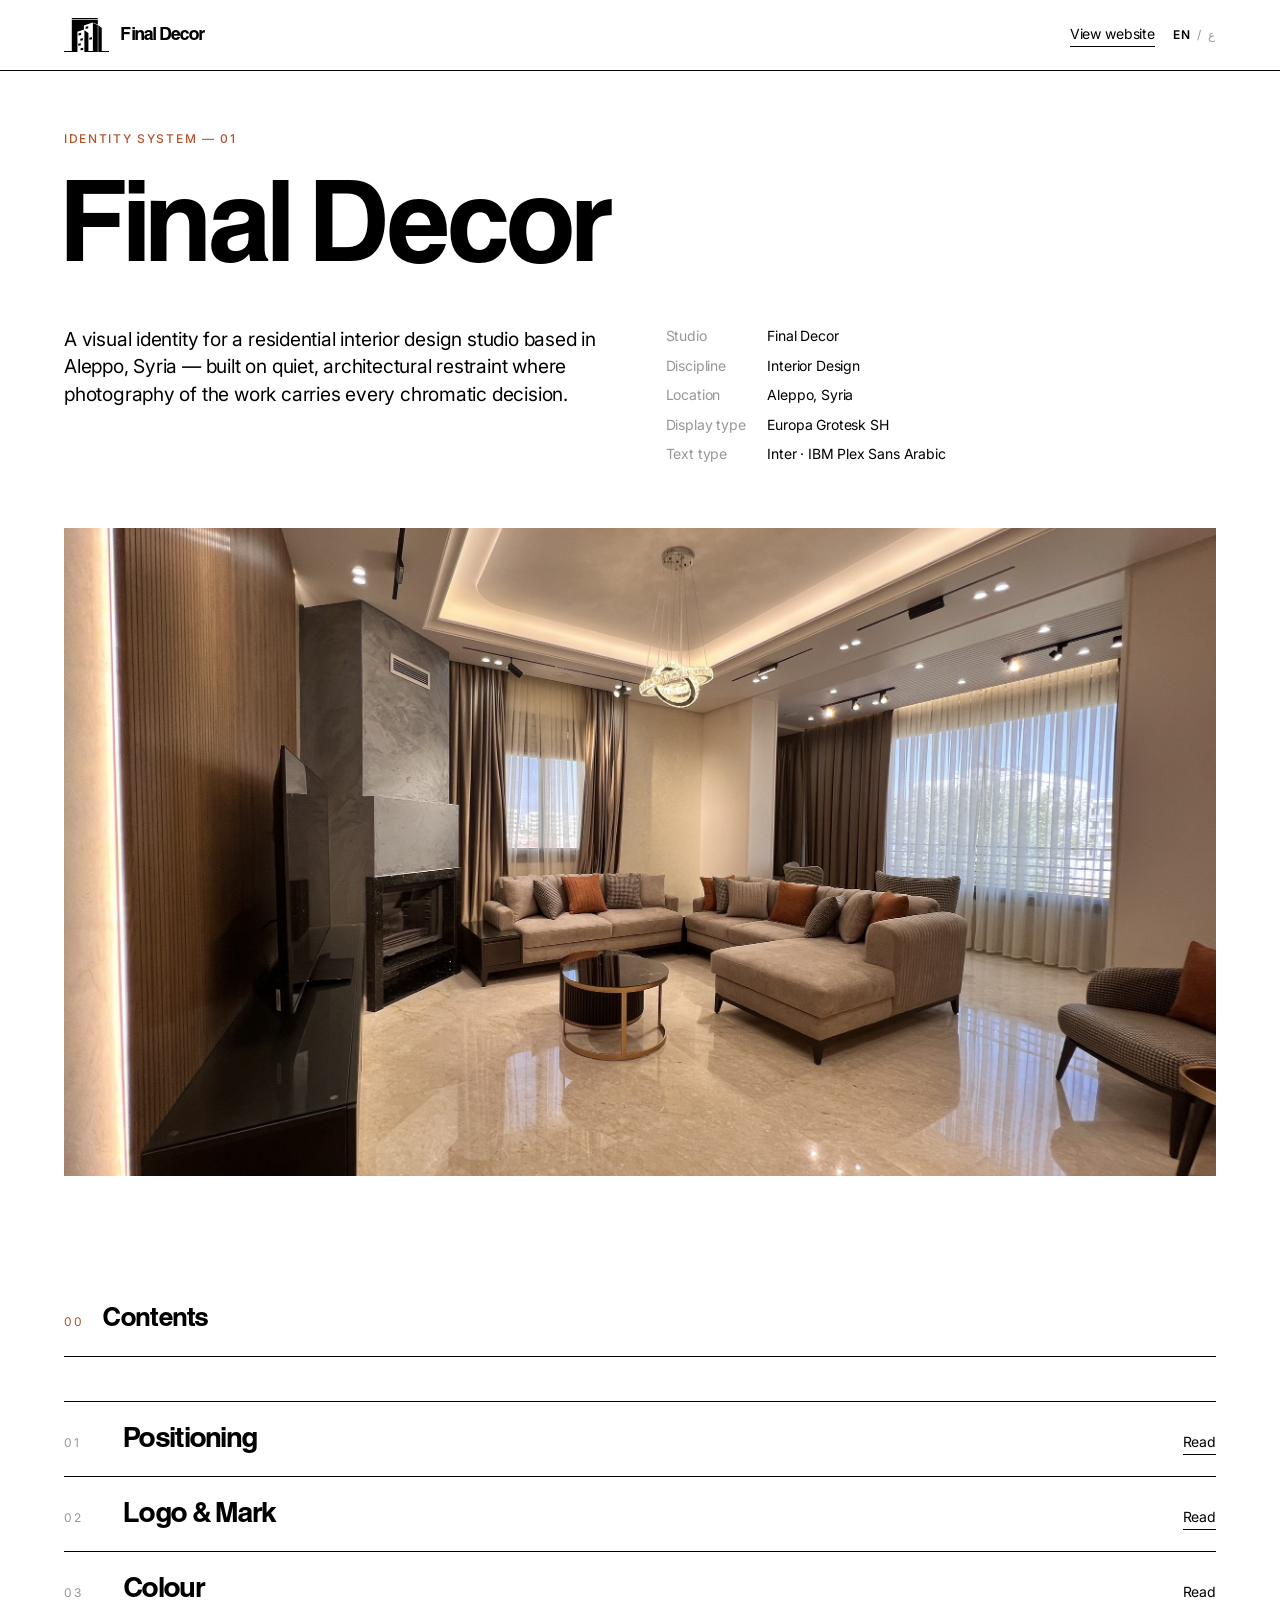
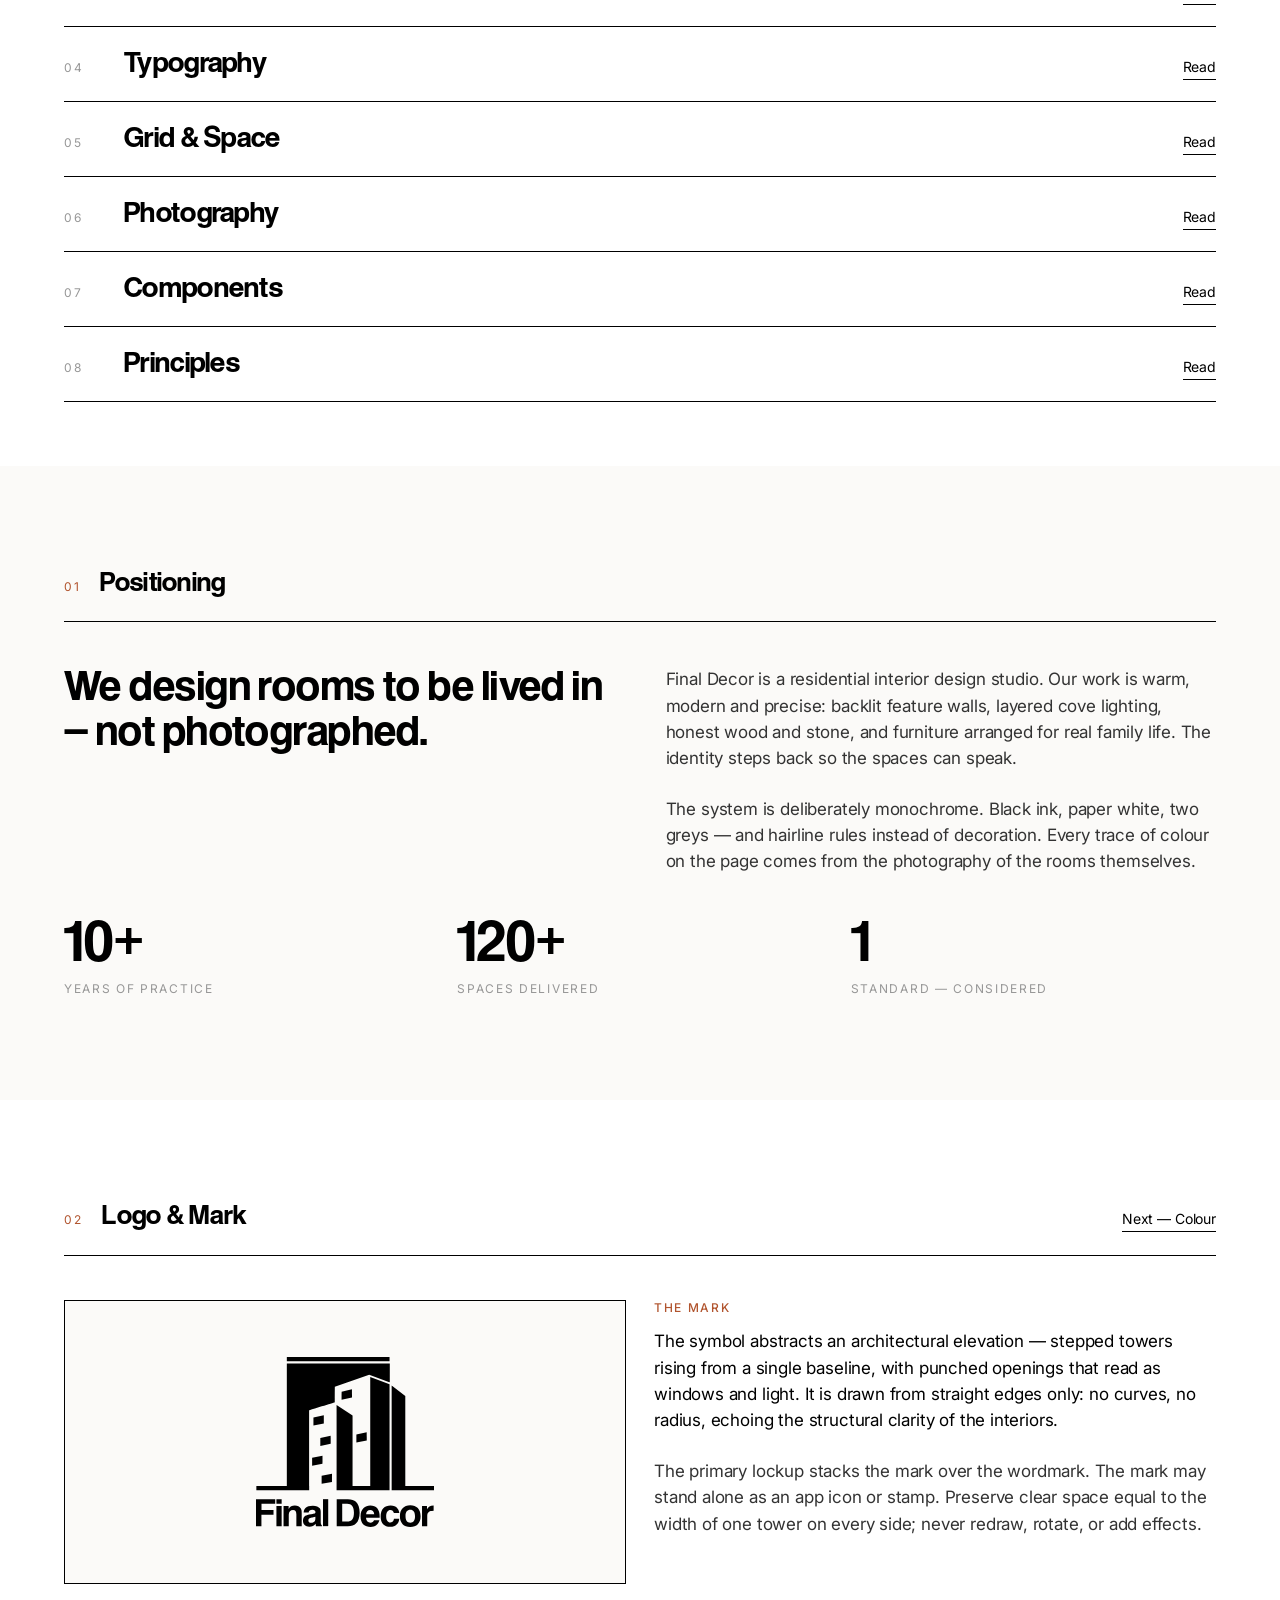
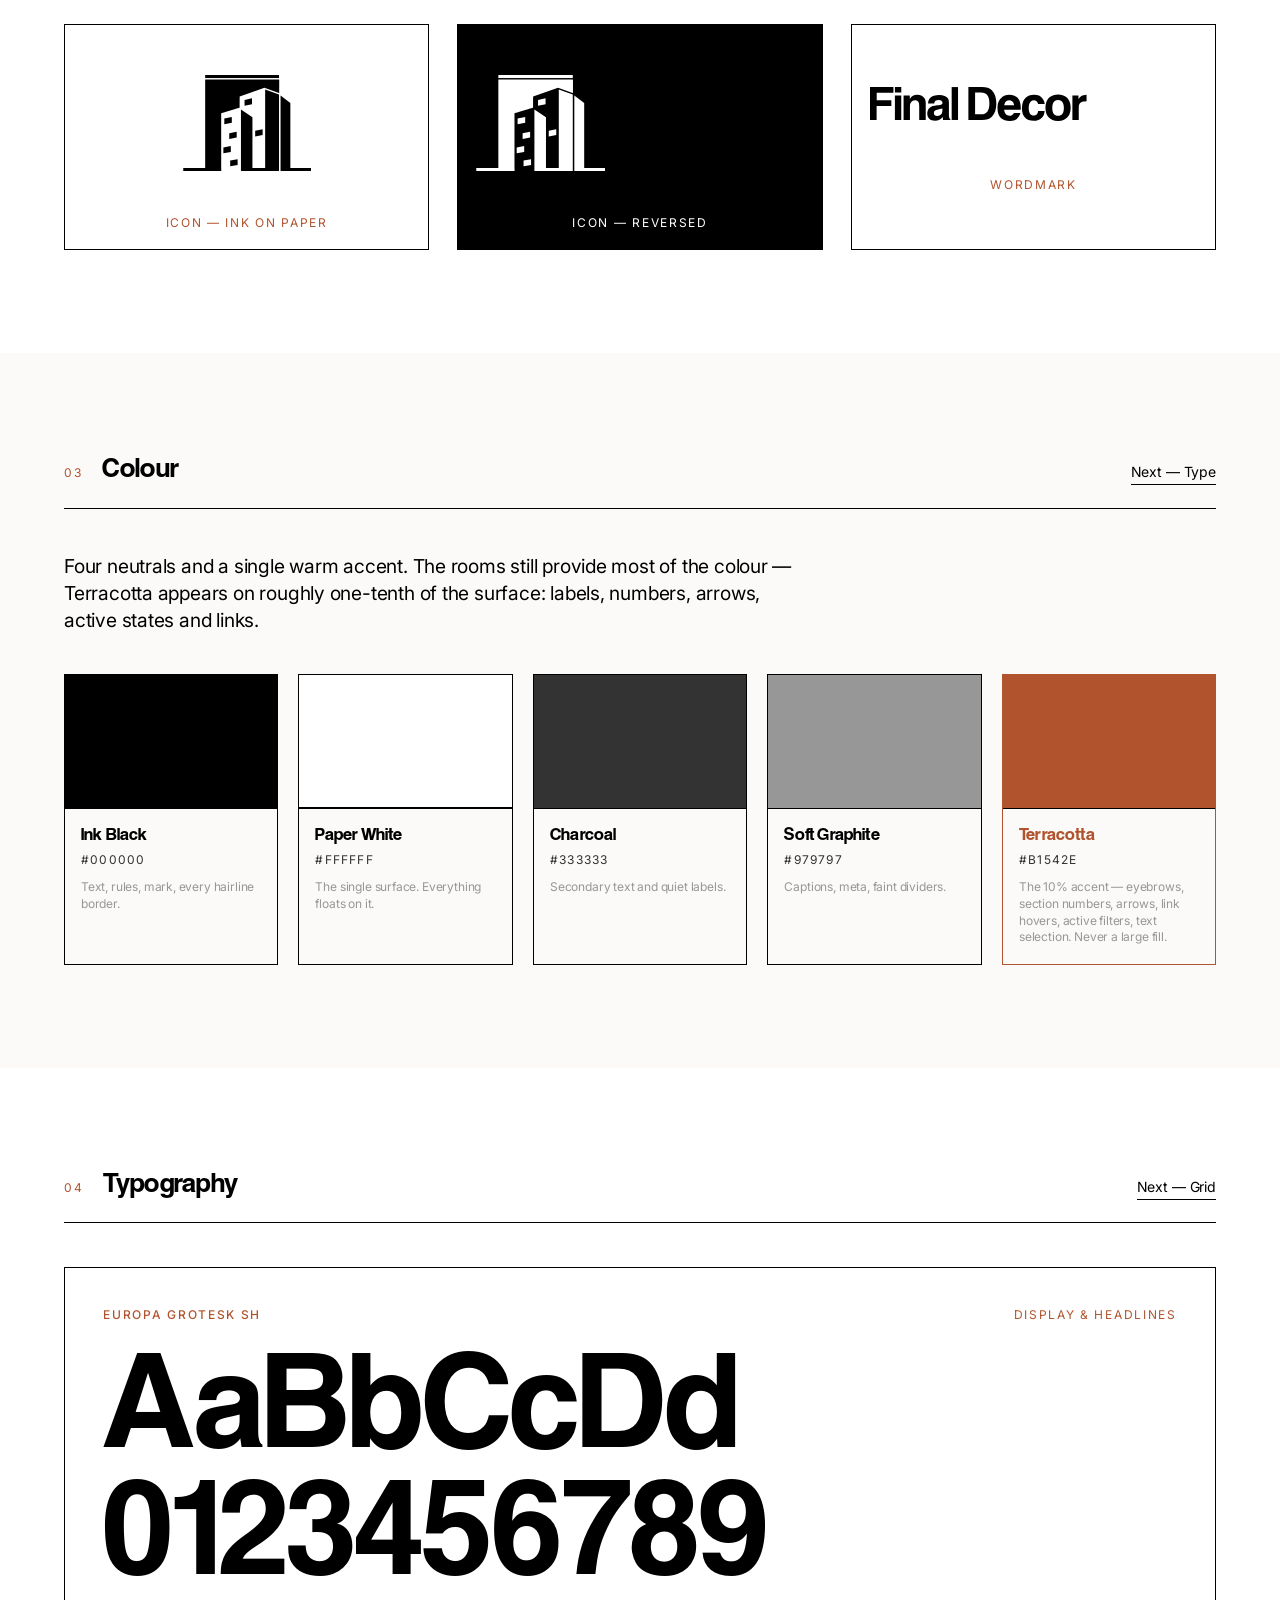
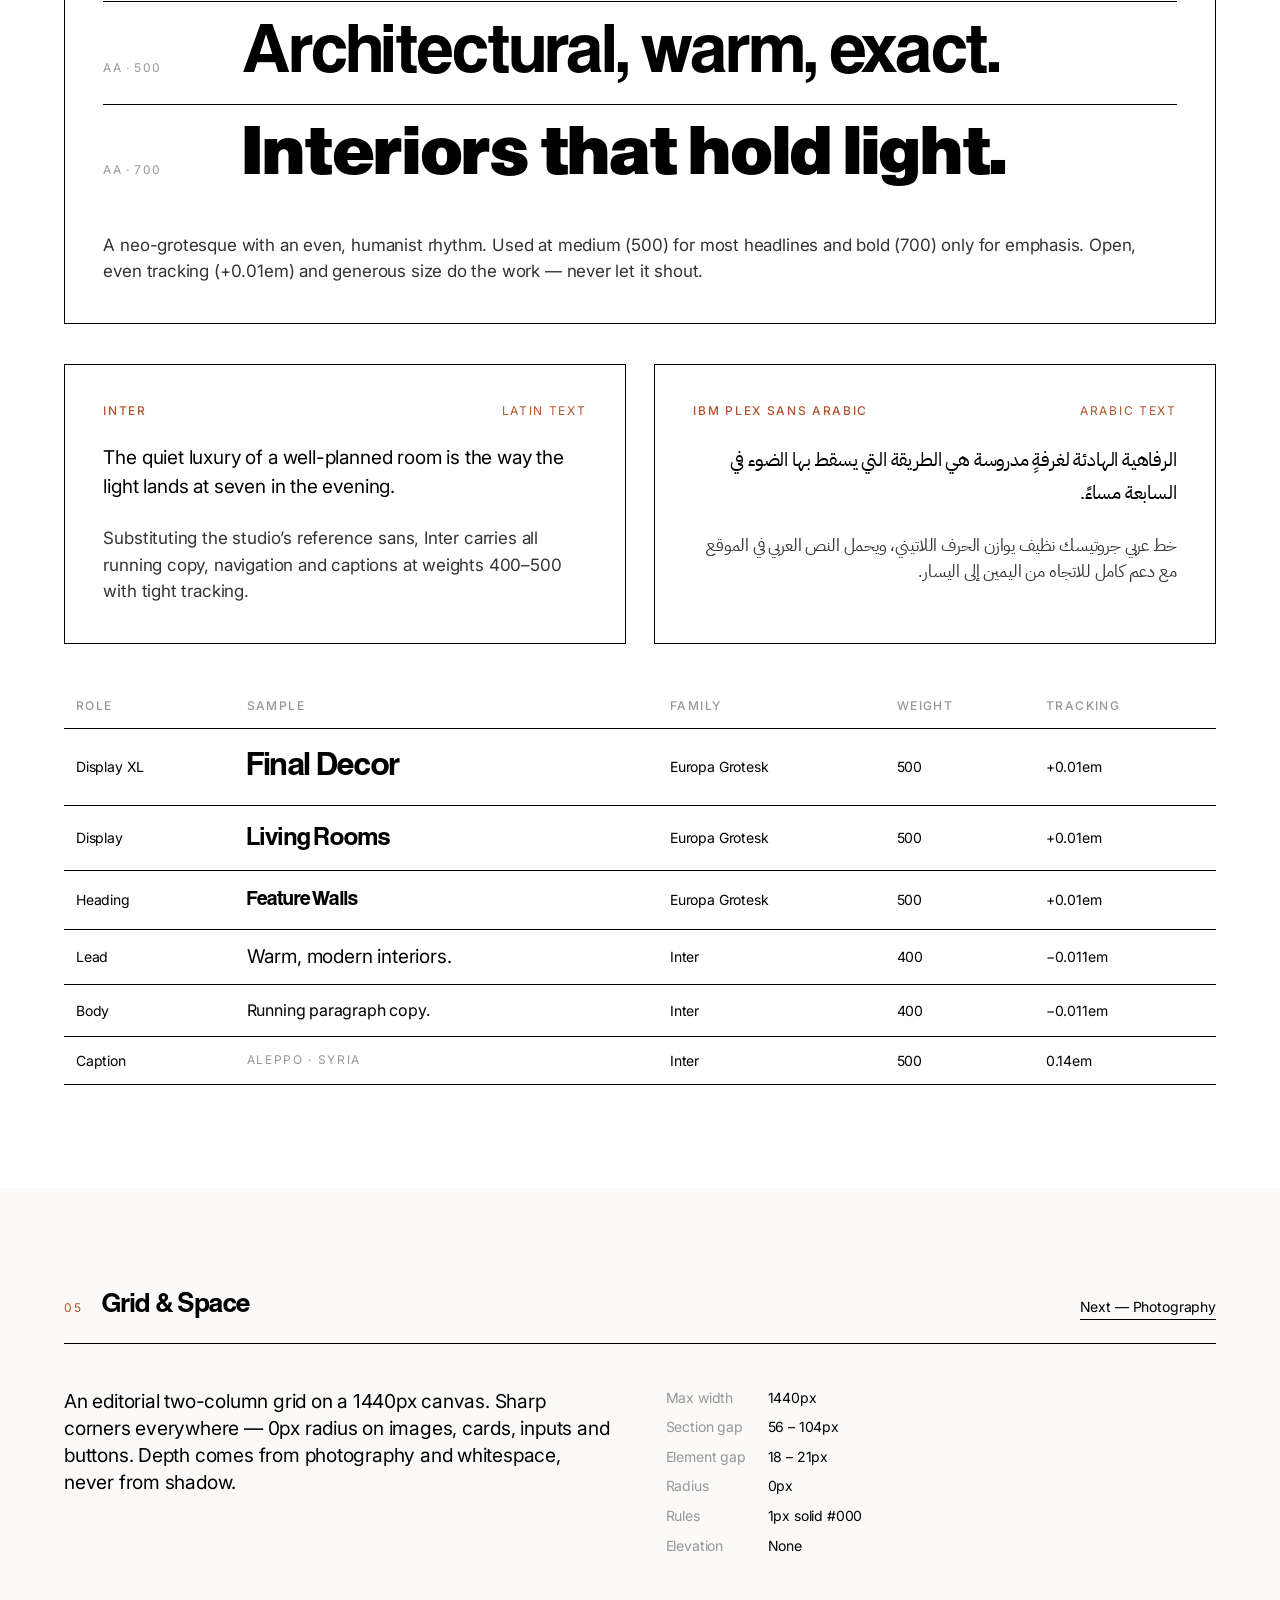
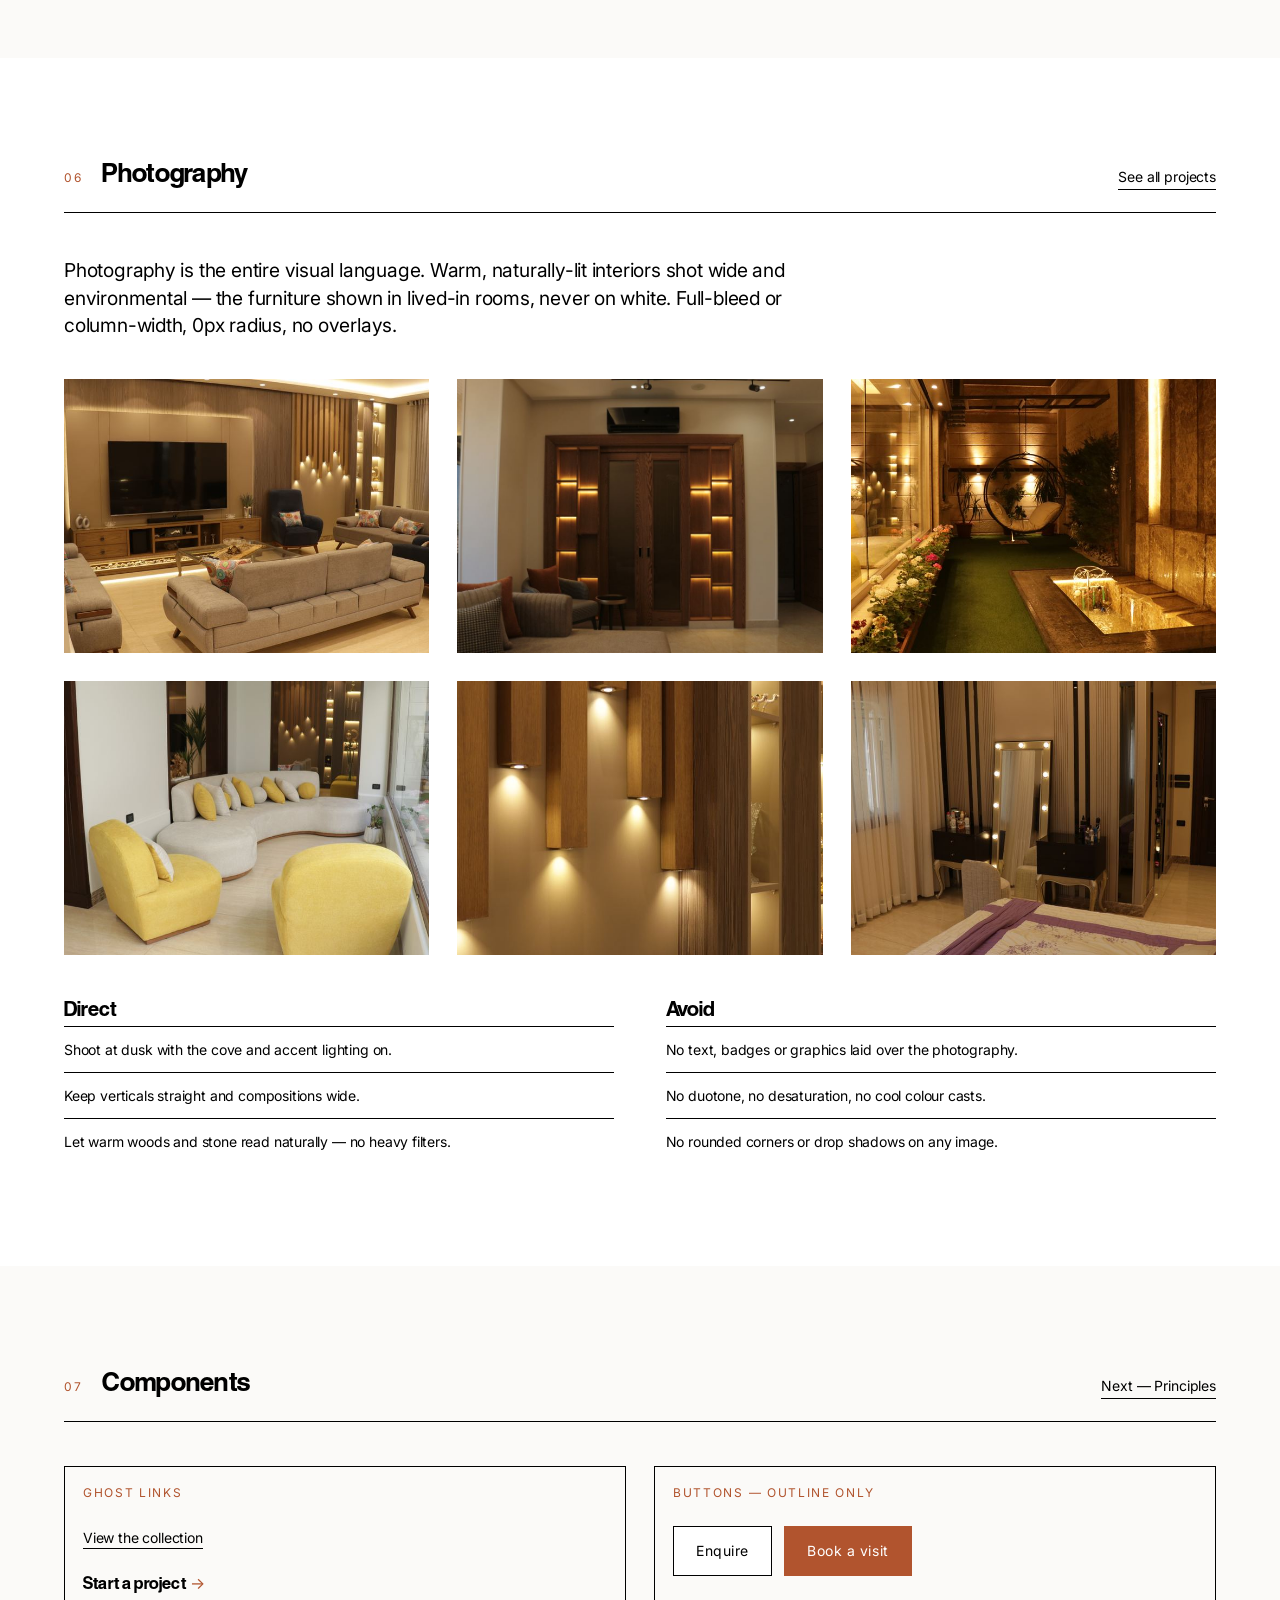
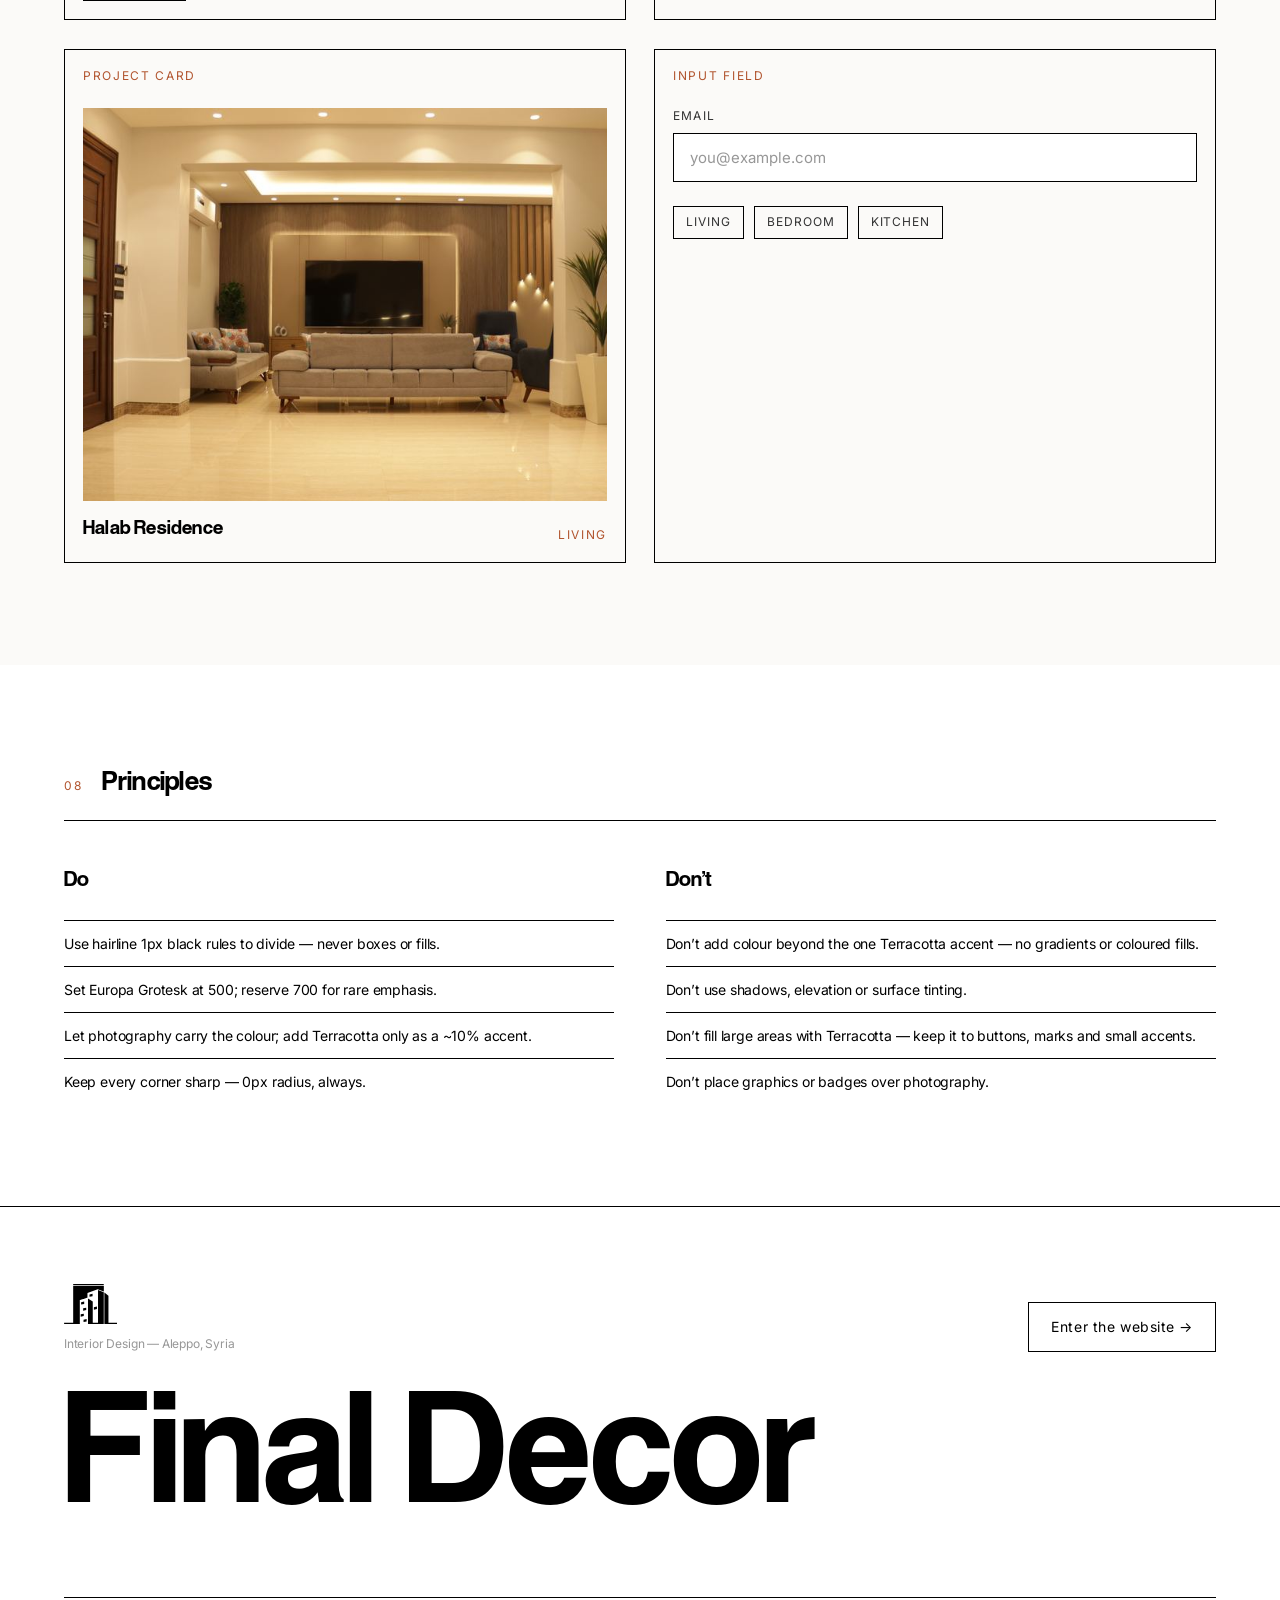
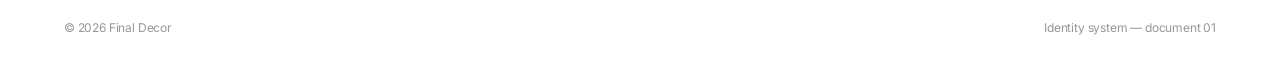
==== site/brand.html @ 67d1600f "Add Final Decor bilingual brand site and GitHub Pages deploy Static brand guidelines page + 5-page b" ====
<!DOCTYPE html>
<html lang="en" dir="ltr"
      data-title-en="Final Decor — Identity System"
      data-title-ar="فاينل ديكور — النظام البصري">
<head>
<meta charset="UTF-8">
<meta name="viewport" content="width=device-width, initial-scale=1">
<title>Final Decor — Identity System</title>
<meta name="description" content="The brand identity system for Final Decor — interior design, Aleppo, Syria.">
<link rel="preconnect" href="https://fonts.googleapis.com">
<link rel="preconnect" href="https://fonts.gstatic.com" crossorigin>
<link href="https://fonts.googleapis.com/css2?family=Inter:wght@400;500;600&family=IBM+Plex+Sans+Arabic:wght@400;500;600&display=swap" rel="stylesheet">
<link rel="icon" href="assets/logo/mark-ink.svg">
<link rel="stylesheet" href="assets/css/style.css">
<style>
  /* Page-local touches for the guidelines document */
  .doc-hero { padding-top: clamp(24px,5vw,60px); }
  .palette { display: grid; grid-template-columns: repeat(5, 1fr); gap: clamp(12px,1.6vw,24px); }
  @media (max-width: 900px){ .palette { grid-template-columns: repeat(3, 1fr); } }
  @media (max-width: 520px){ .palette { grid-template-columns: repeat(2, 1fr); } }
  .swatch { border: var(--line); }
  .swatch--accent { outline: 1px solid var(--terracotta); outline-offset: -1px; }
  .swatch__chip { aspect-ratio: 16/10; }
  .swatch__body { padding: 14px 16px 18px; border-top: var(--line); }
  .swatch__name { font-family: var(--display); font-weight:500; font-size:18px; letter-spacing:var(--track-display); }
  .swatch__hex { font-size:12px; letter-spacing:0.1em; color:var(--charcoal); text-transform:uppercase; margin-top:4px; }
  .swatch__role { font-size:12px; color:var(--graphite); margin-top:10px; line-height:1.4; }
  .specimen { border:var(--line); padding: clamp(20px,3vw,40px); }
  .specimen__big { font-family:var(--display); font-weight:500; letter-spacing:var(--track-display); line-height:.9; font-size:clamp(48px,11vw,150px); }
  .specimen__row { display:flex; align-items:baseline; gap:20px; padding-block:16px; border-top:var(--line); }
  .specimen__row:first-of-type { border-top:0; }
  .specimen__label { width:120px; flex:none; font-size:12px; letter-spacing:0.1em; text-transform:uppercase; color:var(--graphite); }
  .type-table { width:100%; border-collapse:collapse; }
  .type-table th, .type-table td { text-align:start; padding:14px 12px; border-bottom:var(--line); font-size:14px; }
  .type-table th { font-size:12px; letter-spacing:0.12em; text-transform:uppercase; color:var(--graphite); font-weight:500; }
  .type-table .sample { font-family:var(--display); font-weight:500; letter-spacing:var(--track-display); color:var(--ink); }
  .spec-box { border:var(--line); padding:18px; }
  .clearspace { position:relative; border:var(--line); padding:clamp(28px,5vw,56px); display:flex; align-items:center; justify-content:center; background:var(--paper-warm); }
  .clearspace img { height:clamp(90px,14vw,170px); }
  .dl { display:grid; grid-template-columns:auto 1fr; gap:10px 22px; font-size:14px; }
  .dl dt { color:var(--graphite); }
  .principle { border-top:var(--line); padding-top:20px; }
  .principle h3 { margin-bottom:10px; }
  .toc a { display:grid; grid-template-columns:44px 1fr auto; gap:16px; align-items:baseline; padding-block:16px; border-top:var(--line); transition:padding-inline .3s ease; }
  .toc a:hover { padding-inline-start:10px; }
  .toc a:last-child { border-bottom:var(--line); }
  .toc__n { font-size:12px; letter-spacing:0.14em; color:var(--graphite); }
  .toc__t { font-family:var(--display); font-weight:500; font-size:clamp(20px,2.4vw,30px); letter-spacing:var(--track-display); }
  .dodont { display:grid; grid-template-columns:1fr 1fr; gap:clamp(24px,4vw,56px); }
  @media (max-width:640px){ .dodont { grid-template-columns:1fr; } }
  .dodont ul li { padding-block:12px; border-top:var(--line); font-size:14px; line-height:1.5; }
  .badge-do, .badge-dont { font-family:var(--display); font-weight:500; letter-spacing:var(--track-display); font-size:22px; }
</style>
</head>
<body>

<!-- ================= HEADER ================= -->
<header class="site-header">
  <div class="wrap nav">
    <a class="nav__brand" href="index.html" aria-label="Final Decor home">
      <img src="assets/logo/mark-ink.svg" alt="Final Decor" style="height:34px">
      <span class="display-m" style="font-size:19px" data-en="Final Decor" data-ar="فاينل ديكور">Final Decor</span>
    </a>
    <div class="nav__right">
      <a class="link small" href="index.html" data-en="View website" data-ar="زيارة الموقع">View website</a>
      <button class="lang-toggle" data-lang-toggle aria-label="Switch language">
        <span data-code="en">EN</span><span class="sep">/</span><span data-code="ar">ع</span>
      </button>
    </div>
  </div>
</header>

<!-- ================= COVER ================= -->
<section class="wrap doc-hero">
  <p class="eyebrow" data-reveal data-en="Identity System — 01" data-ar="النظام البصري — ٠١">Identity System — 01</p>
  <h1 class="display-xl mt-m" data-reveal data-en="Final&nbsp;Decor" data-ar="فاينل ديكور">Final&nbsp;Decor</h1>
  <div class="editorial mt-l" data-reveal>
    <p class="lead" data-en="A visual identity for a residential interior design studio based in Aleppo, Syria — built on quiet, architectural restraint where photography of the work carries every chromatic decision."
       data-ar="نظام بصري لاستوديو تصميم داخلي سكني مقره حلب، سوريا — يقوم على الانضباط المعماري الهادئ، حيث تحمل صور الأعمال كل قرار لوني.">
      A visual identity for a residential interior design studio based in Aleppo, Syria — built on quiet, architectural restraint where photography of the work carries every chromatic decision.
    </p>
    <div>
      <dl class="dl">
        <dt data-en="Studio" data-ar="الاستوديو">Studio</dt><dd>Final Decor</dd>
        <dt data-en="Discipline" data-ar="التخصص">Discipline</dt><dd data-en="Interior Design" data-ar="التصميم الداخلي">Interior Design</dd>
        <dt data-en="Location" data-ar="الموقع">Location</dt><dd data-en="Aleppo, Syria" data-ar="حلب، سوريا">Aleppo, Syria</dd>
        <dt data-en="Display type" data-ar="خط العناوين">Display type</dt><dd>Europa Grotesk SH</dd>
        <dt data-en="Text type" data-ar="خط النص">Text type</dt><dd>Inter · IBM Plex Sans Arabic</dd>
      </dl>
    </div>
  </div>
</section>

<section class="wrap section--tight" data-reveal>
  <figure><img class="ratio-16x9 cover" src="assets/img/living-02.jpg" alt="Final Decor interior — modern living room in marble and warm wood"></figure>
</section>

<!-- ================= CONTENTS ================= -->
<section class="wrap section--tight">
  <div class="sec-head">
    <span class="sec-head__num">00</span>
    <h2 class="sec-head__title heading" data-en="Contents" data-ar="المحتويات">Contents</h2>
  </div>
  <nav class="toc">
    <a href="#positioning"><span class="toc__n">01</span><span class="toc__t" data-en="Positioning" data-ar="التموضع">Positioning</span><span class="link small" data-en="Read" data-ar="اقرأ">Read</span></a>
    <a href="#logo"><span class="toc__n">02</span><span class="toc__t" data-en="Logo &amp; Mark" data-ar="الشعار والرمز">Logo &amp; Mark</span><span class="link small" data-en="Read" data-ar="اقرأ">Read</span></a>
    <a href="#colour"><span class="toc__n">03</span><span class="toc__t" data-en="Colour" data-ar="الألوان">Colour</span><span class="link small" data-en="Read" data-ar="اقرأ">Read</span></a>
    <a href="#type"><span class="toc__n">04</span><span class="toc__t" data-en="Typography" data-ar="الطباعة">Typography</span><span class="link small" data-en="Read" data-ar="اقرأ">Read</span></a>
    <a href="#grid"><span class="toc__n">05</span><span class="toc__t" data-en="Grid &amp; Space" data-ar="الشبكة والمسافات">Grid &amp; Space</span><span class="link small" data-en="Read" data-ar="اقرأ">Read</span></a>
    <a href="#photography"><span class="toc__n">06</span><span class="toc__t" data-en="Photography" data-ar="التصوير">Photography</span><span class="link small" data-en="Read" data-ar="اقرأ">Read</span></a>
    <a href="#components"><span class="toc__n">07</span><span class="toc__t" data-en="Components" data-ar="العناصر">Components</span><span class="link small" data-en="Read" data-ar="اقرأ">Read</span></a>
    <a href="#voice"><span class="toc__n">08</span><span class="toc__t" data-en="Principles" data-ar="المبادئ">Principles</span><span class="link small" data-en="Read" data-ar="اقرأ">Read</span></a>
  </nav>
</section>

<!-- ================= 01 POSITIONING ================= -->
<section id="positioning" class="wrap section field-warm" style="padding-inline:var(--pad-x); margin-inline:0; max-width:none">
  <div class="wrap" style="padding-inline:0">
  <div class="sec-head">
    <span class="sec-head__num">01</span>
    <h2 class="sec-head__title heading" data-en="Positioning" data-ar="التموضع">Positioning</h2>
  </div>
  <div class="editorial" data-reveal>
    <div>
      <p class="display-m" data-en="We design rooms to be lived in — not photographed."
         data-ar="نصمّم مساحات لتُعاش، لا لتُصوَّر فقط.">We design rooms to be lived in — not photographed.</p>
    </div>
    <div class="body body--muted">
      <p data-en="Final Decor is a residential interior design studio. Our work is warm, modern and precise: backlit feature walls, layered cove lighting, honest wood and stone, and furniture arranged for real family life. The identity steps back so the spaces can speak."
         data-ar="فاينل ديكور استوديو تصميم داخلي سكني. أعمالنا دافئة وعصرية ودقيقة: جدران مميزة بإضاءة خلفية، وإضاءة مخفية متدرجة، وخشب وحجر صادقان، وأثاث مرتّب لحياة عائلية حقيقية. تتراجع الهوية البصرية لتترك المساحة تتحدث.">
        Final Decor is a residential interior design studio. Our work is warm, modern and precise: backlit feature walls, layered cove lighting, honest wood and stone, and furniture arranged for real family life. The identity steps back so the spaces can speak.</p>
      <p class="mt-m" data-en="The system is deliberately monochrome. Black ink, paper white, two greys — and hairline rules instead of decoration. Every trace of colour on the page comes from the photography of the rooms themselves."
         data-ar="النظام أحادي اللون عن قصد: حبر أسود، أبيض ورقي، ودرجتان من الرمادي — وخطوط رفيعة بدل الزخرفة. كل أثرٍ للون على الصفحة يأتي من صور الغرف نفسها.">
        The system is deliberately monochrome. Black ink, paper white, two greys — and hairline rules instead of decoration. Every trace of colour on the page comes from the photography of the rooms themselves.</p>
    </div>
  </div>
  <div class="grid grid-3 mt-l" data-reveal>
    <div class="metric"><span class="metric__num">10+</span><span class="metric__label" data-en="Years of practice" data-ar="سنوات الخبرة">Years of practice</span></div>
    <div class="metric"><span class="metric__num">120+</span><span class="metric__label" data-en="Spaces delivered" data-ar="مساحة منجزة">Spaces delivered</span></div>
    <div class="metric"><span class="metric__num">1</span><span class="metric__label" data-en="Standard — considered" data-ar="معيار واحد — الإتقان">Standard — considered</span></div>
  </div>
  </div>
</section>

<!-- ================= 02 LOGO ================= -->
<section id="logo" class="wrap section">
  <div class="sec-head">
    <span class="sec-head__num">02</span>
    <h2 class="sec-head__title heading" data-en="Logo &amp; Mark" data-ar="الشعار والرمز">Logo &amp; Mark</h2>
    <a class="link small" href="#colour" data-en="Next — Colour" data-ar="التالي — الألوان">Next — Colour</a>
  </div>

  <div class="grid grid-2" data-reveal>
    <div class="clearspace">
      <img src="assets/logo/final-decor-ink.svg" alt="Final Decor primary logo lockup">
    </div>
    <div>
      <p class="eyebrow" data-en="The Mark" data-ar="الرمز">The Mark</p>
      <p class="body mt-s" data-en="The symbol abstracts an architectural elevation — stepped towers rising from a single baseline, with punched openings that read as windows and light. It is drawn from straight edges only: no curves, no radius, echoing the structural clarity of the interiors."
         data-ar="يجرّد الرمز واجهةً معمارية — أبراج متدرجة تنهض من خط أساس واحد، بفتحات تُقرأ كنوافذ وضوء. رُسم من حواف مستقيمة فقط: بلا منحنيات ولا زوايا مستديرة، ليعكس الوضوح الإنشائي للمساحات الداخلية.">
        The symbol abstracts an architectural elevation — stepped towers rising from a single baseline, with punched openings that read as windows and light. It is drawn from straight edges only: no curves, no radius, echoing the structural clarity of the interiors.</p>
      <p class="body body--muted mt-m" data-en="The primary lockup stacks the mark over the wordmark. The mark may stand alone as an app icon or stamp. Preserve clear space equal to the width of one tower on every side; never redraw, rotate, or add effects."
         data-ar="يجمع الشعار الأساسي الرمز فوق الاسم. يمكن استخدام الرمز منفرداً كأيقونة أو ختم. احفظ مساحة خالية بعرض برجٍ واحد من كل جهة؛ لا تُعِد رسمه أو تُدوّره أو تُضِف إليه أي تأثيرات.">
        The primary lockup stacks the mark over the wordmark. The mark may stand alone as an app icon or stamp. Preserve clear space equal to the width of one tower on every side; never redraw, rotate, or add effects.</p>
    </div>
  </div>

  <div class="grid grid-3 mt-l" data-reveal>
    <div class="spec-box center">
      <div class="clearspace" style="border:0;padding:32px 0;background:none"><img src="assets/logo/mark-ink.svg" alt="Icon mark, ink" style="height:96px"></div>
      <p class="mono-label mt-s" data-en="Icon — Ink on paper" data-ar="الرمز — حبر على ورق">Icon — Ink on paper</p>
    </div>
    <div class="spec-box center" style="background:var(--ink)">
      <div style="padding:32px 0"><img src="assets/logo/mark-white.svg" alt="Icon mark, reversed" style="height:96px"></div>
      <p class="mono-label mt-s" style="color:var(--paper)" data-en="Icon — Reversed" data-ar="الرمز — معكوس">Icon — Reversed</p>
    </div>
    <div class="spec-box center">
      <div style="padding:44px 0"><img src="assets/logo/wordmark-ink.svg" alt="Final Decor wordmark" style="height:34px"></div>
      <p class="mono-label mt-s" data-en="Wordmark" data-ar="الاسم المكتوب">Wordmark</p>
    </div>
  </div>
</section>

<!-- ================= 03 COLOUR ================= -->
<section id="colour" class="wrap section field-warm" style="max-width:none;margin:0">
  <div class="wrap" style="padding-inline:0">
  <div class="sec-head">
    <span class="sec-head__num">03</span>
    <h2 class="sec-head__title heading" data-en="Colour" data-ar="الألوان">Colour</h2>
    <a class="link small" href="#type" data-en="Next — Type" data-ar="التالي — الطباعة">Next — Type</a>
  </div>
  <p class="lead mb-l" data-reveal data-en="Four neutrals and a single warm accent. The rooms still provide most of the colour — Terracotta appears on roughly one-tenth of the surface: labels, numbers, arrows, active states and links."
     data-ar="أربع درجات محايدة ولمسة دافئة واحدة. تبقى الغرف مصدر معظم اللون — يظهر التيراكوتا على نحو عُشر المساحة فقط: الوسوم والأرقام والأسهم والحالات النشطة والروابط.">Four neutrals and a single warm accent. The rooms still provide most of the colour — Terracotta appears on roughly one-tenth of the surface: labels, numbers, arrows, active states and links.</p>
  <div class="palette" data-reveal>
    <div class="swatch">
      <div class="swatch__chip" style="background:#000000"></div>
      <div class="swatch__body">
        <div class="swatch__name">Ink Black</div><div class="swatch__hex">#000000</div>
        <div class="swatch__role" data-en="Text, rules, mark, every hairline border." data-ar="النص، الخطوط، الرمز، وكل حد رفيع.">Text, rules, mark, every hairline border.</div>
      </div>
    </div>
    <div class="swatch">
      <div class="swatch__chip" style="background:#ffffff;border-bottom:var(--line)"></div>
      <div class="swatch__body">
        <div class="swatch__name">Paper White</div><div class="swatch__hex">#FFFFFF</div>
        <div class="swatch__role" data-en="The single surface. Everything floats on it." data-ar="السطح الوحيد. كل شيء يطفو عليه.">The single surface. Everything floats on it.</div>
      </div>
    </div>
    <div class="swatch">
      <div class="swatch__chip" style="background:#333333"></div>
      <div class="swatch__body">
        <div class="swatch__name">Charcoal</div><div class="swatch__hex">#333333</div>
        <div class="swatch__role" data-en="Secondary text and quiet labels." data-ar="النص الثانوي والوسوم الهادئة.">Secondary text and quiet labels.</div>
      </div>
    </div>
    <div class="swatch">
      <div class="swatch__chip" style="background:#979797"></div>
      <div class="swatch__body">
        <div class="swatch__name">Soft Graphite</div><div class="swatch__hex">#979797</div>
        <div class="swatch__role" data-en="Captions, meta, faint dividers." data-ar="التعليقات والبيانات الوصفية والفواصل الخفيفة.">Captions, meta, faint dividers.</div>
      </div>
    </div>
    <div class="swatch swatch--accent">
      <div class="swatch__chip" style="background:var(--terracotta)"></div>
      <div class="swatch__body">
        <div class="swatch__name" style="color:var(--terracotta)">Terracotta</div><div class="swatch__hex">#B1542E</div>
        <div class="swatch__role" data-en="The 10% accent — eyebrows, section numbers, arrows, link hovers, active filters, text selection. Never a large fill." data-ar="لمسة الـ١٠٪ — الوسوم وأرقام المقاطع والأسهم وتحويم الروابط والفلاتر النشطة وتحديد النص. لا تُستخدم كتعبئة كبيرة أبداً.">The 10% accent — eyebrows, section numbers, arrows, link hovers, active filters, text selection. Never a large fill.</div>
      </div>
    </div>
  </div>
  </div>
</section>

<!-- ================= 04 TYPOGRAPHY ================= -->
<section id="type" class="wrap section">
  <div class="sec-head">
    <span class="sec-head__num">04</span>
    <h2 class="sec-head__title heading" data-en="Typography" data-ar="الطباعة">Typography</h2>
    <a class="link small" href="#grid" data-en="Next — Grid" data-ar="التالي — الشبكة">Next — Grid</a>
  </div>

  <!-- Display specimen -->
  <div class="specimen" data-reveal>
    <div class="flex between items-end" style="flex-wrap:wrap;gap:12px">
      <p class="eyebrow">Europa Grotesk SH</p>
      <p class="mono-label" data-en="Display &amp; Headlines" data-ar="العناوين">Display &amp; Headlines</p>
    </div>
    <div class="specimen__big mt-m ltr">AaBbCcDd<br>0123456789</div>
    <div class="specimen__row"><span class="specimen__label">Aa · 500</span><span class="display-l ltr" style="font-weight:500">Architectural, warm, exact.</span></div>
    <div class="specimen__row"><span class="specimen__label">Aa · 700</span><span class="display-l ltr" style="font-weight:700">Interiors that hold light.</span></div>
    <p class="body body--muted mt-m" data-en="A neo-grotesque with an even, humanist rhythm. Used at medium (500) for most headlines and bold (700) only for emphasis. Open, even tracking (+0.01em) and generous size do the work — never let it shout."
       data-ar="خط نيو-جروتيسك بإيقاع متزن وإنساني. يُستخدم بالوزن المتوسط (٥٠٠) لأغلب العناوين، والغامق (٧٠٠) للتأكيد فقط. التتبّع المتّزن والحجم الكبير هما ما يصنعان الأثر — دون صراخ.">
      A neo-grotesque with an even, humanist rhythm. Used at medium (500) for most headlines and bold (700) only for emphasis. Open, even tracking (+0.01em) and generous size do the work — never let it shout.</p>
  </div>

  <!-- Body + Arabic specimens -->
  <div class="grid grid-2 mt-l" data-reveal>
    <div class="specimen">
      <div class="flex between items-end"><p class="eyebrow">Inter</p><p class="mono-label" data-en="Latin text" data-ar="النص اللاتيني">Latin text</p></div>
      <p class="ltr mt-m" style="font-family:var(--body);font-size:19px;line-height:1.5">The quiet luxury of a well-planned room is the way the light lands at seven in the evening.</p>
      <p class="body body--muted mt-m ltr" style="font-family:'Inter'">Substituting the studio’s reference sans, Inter carries all running copy, navigation and captions at weights 400–500 with tight tracking.</p>
    </div>
    <div class="specimen">
      <div class="flex between items-end"><p class="eyebrow">IBM Plex Sans Arabic</p><p class="mono-label" data-en="Arabic text" data-ar="النص العربي">Arabic text</p></div>
      <p dir="rtl" style="font-family:var(--arabic);font-size:19px;line-height:1.7;margin-top:24px">الرفاهية الهادئة لغرفةٍ مدروسة هي الطريقة التي يسقط بها الضوء في السابعة مساءً.</p>
      <p dir="rtl" class="body body--muted mt-m" style="font-family:var(--arabic)">خط عربي جروتيسك نظيف يوازن الحرف اللاتيني، ويحمل النص العربي في الموقع مع دعم كامل للاتجاه من اليمين إلى اليسار.</p>
    </div>
  </div>

  <!-- Type scale -->
  <div class="mt-l" data-reveal>
    <table class="type-table">
      <thead><tr>
        <th data-en="Role" data-ar="الدور">Role</th>
        <th data-en="Sample" data-ar="نموذج">Sample</th>
        <th data-en="Family" data-ar="العائلة">Family</th>
        <th data-en="Weight" data-ar="الوزن">Weight</th>
        <th data-en="Tracking" data-ar="التتبّع">Tracking</th>
      </tr></thead>
      <tbody>
        <tr><td>Display XL</td><td class="sample" style="font-size:34px">Final Decor</td><td>Europa Grotesk</td><td>500</td><td>+0.01em</td></tr>
        <tr><td>Display</td><td class="sample" style="font-size:26px">Living Rooms</td><td>Europa Grotesk</td><td>500</td><td>+0.01em</td></tr>
        <tr><td>Heading</td><td class="sample" style="font-size:21px">Feature Walls</td><td>Europa Grotesk</td><td>500</td><td>+0.01em</td></tr>
        <tr><td>Lead</td><td style="font-family:var(--body);font-size:19px">Warm, modern interiors.</td><td>Inter</td><td>400</td><td>−0.011em</td></tr>
        <tr><td>Body</td><td style="font-family:var(--body);font-size:16px">Running paragraph copy.</td><td>Inter</td><td>400</td><td>−0.011em</td></tr>
        <tr><td>Caption</td><td style="font-family:var(--body);font-size:12px;letter-spacing:0.14em;text-transform:uppercase;color:var(--graphite)">Aleppo · Syria</td><td>Inter</td><td>500</td><td>0.14em</td></tr>
      </tbody>
    </table>
  </div>
</section>

<!-- ================= 05 GRID & SPACE ================= -->
<section id="grid" class="wrap section field-warm" style="max-width:none;margin:0">
  <div class="wrap" style="padding-inline:0">
  <div class="sec-head">
    <span class="sec-head__num">05</span>
    <h2 class="sec-head__title heading" data-en="Grid &amp; Space" data-ar="الشبكة والمسافات">Grid &amp; Space</h2>
    <a class="link small" href="#photography" data-en="Next — Photography" data-ar="التالي — التصوير">Next — Photography</a>
  </div>
  <div class="editorial" data-reveal>
    <p class="lead" data-en="An editorial two-column grid on a 1440px canvas. Sharp corners everywhere — 0px radius on images, cards, inputs and buttons. Depth comes from photography and whitespace, never from shadow."
       data-ar="شبكة تحريرية من عمودين على مساحة ١٤٤٠ بكسل. زوايا حادة في كل مكان — نصف قطر صفر للصور والبطاقات والحقول والأزرار. العمق يأتي من التصوير والفراغ، لا من الظل.">An editorial two-column grid on a 1440px canvas. Sharp corners everywhere — 0px radius on images, cards, inputs and buttons. Depth comes from photography and whitespace, never from shadow.</p>
    <div class="dl" style="align-content:start">
      <dt data-en="Max width" data-ar="أقصى عرض">Max width</dt><dd>1440px</dd>
      <dt data-en="Section gap" data-ar="فراغ المقاطع">Section gap</dt><dd>56 – 104px</dd>
      <dt data-en="Element gap" data-ar="فراغ العناصر">Element gap</dt><dd>18 – 21px</dd>
      <dt data-en="Radius" data-ar="نصف القطر">Radius</dt><dd>0px</dd>
      <dt data-en="Rules" data-ar="الخطوط">Rules</dt><dd>1px solid #000</dd>
      <dt data-en="Elevation" data-ar="الارتفاع">Elevation</dt><dd data-en="None" data-ar="لا يوجد">None</dd>
    </div>
  </div>
  </div>
</section>

<!-- ================= 06 PHOTOGRAPHY ================= -->
<section id="photography" class="wrap section">
  <div class="sec-head">
    <span class="sec-head__num">06</span>
    <h2 class="sec-head__title heading" data-en="Photography" data-ar="التصوير">Photography</h2>
    <a class="link small" href="projects.html" data-en="See all projects" data-ar="كل المشاريع">See all projects</a>
  </div>
  <p class="lead mb-l" data-reveal data-en="Photography is the entire visual language. Warm, naturally-lit interiors shot wide and environmental — the furniture shown in lived-in rooms, never on white. Full-bleed or column-width, 0px radius, no overlays."
     data-ar="التصوير هو اللغة البصرية كاملةً. مساحات داخلية دافئة بإضاءة طبيعية، ملتقطة بزاوية واسعة وبيئية — الأثاث في غرفٍ معاشة، لا على خلفية بيضاء. صور ممتدة أو بعرض العمود، بلا زوايا مستديرة أو طبقات فوقية.">Photography is the entire visual language. Warm, naturally-lit interiors shot wide and environmental — the furniture shown in lived-in rooms, never on white. Full-bleed or column-width, 0px radius, no overlays.</p>
  <div class="grid grid-3" data-reveal>
    <figure><img class="ratio-4x3 cover" data-lightbox="assets/img/living-03.jpg" src="assets/img/living-03-t.jpg" alt="Warm living room with backlit feature wall"></figure>
    <figure><img class="ratio-4x3 cover" data-lightbox="assets/img/detail-01.jpg" src="assets/img/detail-01-t.jpg" alt="Wood feature wall with lit niches"></figure>
    <figure><img class="ratio-4x3 cover" data-lightbox="assets/img/garden-01.jpg" src="assets/img/garden-01-t.jpg" alt="Interior courtyard garden at golden hour"></figure>
    <figure><img class="ratio-4x3 cover" data-lightbox="assets/img/lounge-01.jpg" src="assets/img/lounge-01-t.jpg" alt="Curved sofa lounge with garden view"></figure>
    <figure><img class="ratio-4x3 cover" data-lightbox="assets/img/detail-02.jpg" src="assets/img/detail-02-t.jpg" alt="Wood slat wall with downlights"></figure>
    <figure><img class="ratio-4x3 cover" data-lightbox="assets/img/bedroom-03.jpg" src="assets/img/bedroom-03-t.jpg" alt="Bedroom vanity with framed lighting"></figure>
  </div>
  <div class="dodont mt-l" data-reveal>
    <div>
      <p class="badge-do" data-en="Direct" data-ar="نعم">Direct</p>
      <ul>
        <li data-en="Shoot at dusk with the cove and accent lighting on." data-ar="صوّر عند الغسق مع تشغيل الإضاءة المخفية والمميزة.">Shoot at dusk with the cove and accent lighting on.</li>
        <li data-en="Keep verticals straight and compositions wide." data-ar="حافظ على استقامة الخطوط الرأسية واتساع التكوين.">Keep verticals straight and compositions wide.</li>
        <li data-en="Let warm woods and stone read naturally — no heavy filters." data-ar="اترك الخشب الدافئ والحجر بلونهما الطبيعي — بلا فلاتر ثقيلة.">Let warm woods and stone read naturally — no heavy filters.</li>
      </ul>
    </div>
    <div>
      <p class="badge-dont" data-en="Avoid" data-ar="تجنّب">Avoid</p>
      <ul>
        <li data-en="No text, badges or graphics laid over the photography." data-ar="لا نصوص أو شارات أو رسومات فوق الصور.">No text, badges or graphics laid over the photography.</li>
        <li data-en="No duotone, no desaturation, no cool colour casts." data-ar="لا ثنائي اللون، ولا إزالة تشبّع، ولا صبغات باردة.">No duotone, no desaturation, no cool colour casts.</li>
        <li data-en="No rounded corners or drop shadows on any image." data-ar="لا زوايا مستديرة ولا ظلال على أي صورة.">No rounded corners or drop shadows on any image.</li>
      </ul>
    </div>
  </div>
</section>

<!-- ================= 07 COMPONENTS ================= -->
<section id="components" class="wrap section field-warm" style="max-width:none;margin:0">
  <div class="wrap" style="padding-inline:0">
  <div class="sec-head">
    <span class="sec-head__num">07</span>
    <h2 class="sec-head__title heading" data-en="Components" data-ar="العناصر">Components</h2>
    <a class="link small" href="#voice" data-en="Next — Principles" data-ar="التالي — المبادئ">Next — Principles</a>
  </div>
  <div class="grid grid-2" data-reveal>
    <div class="spec-box">
      <p class="mono-label mb-m" data-en="Ghost links" data-ar="روابط شفافة">Ghost links</p>
      <p><a class="link" href="#components" data-en="View the collection" data-ar="اطّلع على الأعمال">View the collection</a></p>
      <p class="mt-m"><span class="link-arrow" data-en="Start a project" data-ar="ابدأ مشروعاً">Start a project</span> <span class="arw">→</span></p>
    </div>
    <div class="spec-box">
      <p class="mono-label mb-m" data-en="Buttons — outline only" data-ar="أزرار — حدود فقط">Buttons — outline only</p>
      <div class="flex gap-s" style="flex-wrap:wrap">
        <button class="btn" data-en="Enquire" data-ar="استفسر">Enquire</button>
        <button class="btn btn--inverse" data-en="Book a visit" data-ar="احجز زيارة">Book a visit</button>
      </div>
    </div>
    <div class="spec-box">
      <p class="mono-label mb-m" data-en="Project card" data-ar="بطاقة مشروع">Project card</p>
      <a class="project" href="#components">
        <div class="project__media"><img class="ratio-4x3 cover" src="assets/img/living-04-t.jpg" alt="Project sample"></div>
        <div class="project__meta">
          <span class="project__name" data-en="Halab Residence" data-ar="مسكن حلب">Halab Residence</span>
          <span class="project__type" data-en="Living" data-ar="جلوس">Living</span>
        </div>
      </a>
    </div>
    <div class="spec-box">
      <p class="mono-label mb-m" data-en="Input field" data-ar="حقل إدخال">Input field</p>
      <label class="lbl" data-en="Email" data-ar="البريد الإلكتروني">Email</label>
      <input class="field" type="email" data-en-ph="you@example.com" data-ar-ph="بريدك الإلكتروني" placeholder="you@example.com">
      <div class="wrap-tags mt-m">
        <span class="tag" data-en="Living" data-ar="جلوس">Living</span>
        <span class="tag" data-en="Bedroom" data-ar="نوم">Bedroom</span>
        <span class="tag" data-en="Kitchen" data-ar="مطبخ">Kitchen</span>
      </div>
    </div>
  </div>
  </div>
</section>

<!-- ================= 08 PRINCIPLES ================= -->
<section id="voice" class="wrap section">
  <div class="sec-head">
    <span class="sec-head__num">08</span>
    <h2 class="sec-head__title heading" data-en="Principles" data-ar="المبادئ">Principles</h2>
  </div>
  <div class="dodont" data-reveal>
    <div>
      <p class="badge-do mb-m" data-en="Do" data-ar="افعل">Do</p>
      <ul>
        <li data-en="Use hairline 1px black rules to divide — never boxes or fills." data-ar="استخدم خطوطاً سوداء رفيعة ١بكسل للفصل — لا صناديق أو تعبئة.">Use hairline 1px black rules to divide — never boxes or fills.</li>
        <li data-en="Set Europa Grotesk at 500; reserve 700 for rare emphasis." data-ar="استخدم يوروبا جروتيسك بالوزن ٥٠٠؛ واحفظ ٧٠٠ لتأكيد نادر.">Set Europa Grotesk at 500; reserve 700 for rare emphasis.</li>
        <li data-en="Let photography carry the colour; add Terracotta only as a ~10% accent." data-ar="اجعل التصوير يحمل اللون؛ وأضِف التيراكوتا كلمسة بنسبة ١٠٪ فقط.">Let photography carry the colour; add Terracotta only as a ~10% accent.</li>
        <li data-en="Keep every corner sharp — 0px radius, always." data-ar="أبقِ كل زاوية حادة — نصف قطر صفر دائماً.">Keep every corner sharp — 0px radius, always.</li>
      </ul>
    </div>
    <div>
      <p class="badge-dont mb-m" data-en="Don’t" data-ar="لا تفعل">Don’t</p>
      <ul>
        <li data-en="Don’t add colour beyond the one Terracotta accent — no gradients or coloured fills." data-ar="لا تُضِف لوناً خارج لمسة التيراكوتا الواحدة — لا تدرّجات ولا تعبئة ملوّنة.">Don’t add colour beyond the one Terracotta accent — no gradients or coloured fills.</li>
        <li data-en="Don’t use shadows, elevation or surface tinting." data-ar="لا تستخدم الظلال أو الارتفاع أو تلوين الأسطح.">Don’t use shadows, elevation or surface tinting.</li>
        <li data-en="Don’t fill large areas with Terracotta — keep it to buttons, marks and small accents." data-ar="لا تملأ مساحات كبيرة بالتيراكوتا — احصره في الأزرار والعلامات واللمسات الصغيرة.">Don’t fill large areas with Terracotta — keep it to buttons, marks and small accents.</li>
        <li data-en="Don’t place graphics or badges over photography." data-ar="لا تضع رسومات أو شارات فوق الصور.">Don’t place graphics or badges over photography.</li>
      </ul>
    </div>
  </div>
</section>

<!-- ================= FOOTER ================= -->
<footer class="site-footer">
  <div class="wrap">
    <div class="flex between items-end" style="flex-wrap:wrap;gap:20px">
      <div>
        <img src="assets/logo/mark-ink.svg" alt="Final Decor" style="height:40px">
        <p class="caption mt-s" data-en="Interior Design — Aleppo, Syria" data-ar="تصميم داخلي — حلب، سوريا">Interior Design — Aleppo, Syria</p>
      </div>
      <a class="btn" href="index.html" data-en="Enter the website →" data-ar="ادخل إلى الموقع ←">Enter the website →</a>
    </div>
    <div class="footer-word ltr" aria-hidden="true">Final Decor</div>
    <div class="footer-bottom">
      <p>© <span data-year></span> Final Decor</p>
      <p data-en="Identity system — document 01" data-ar="النظام البصري — وثيقة ٠١">Identity system — document 01</p>
    </div>
  </div>
</footer>

<script src="assets/js/main.js"></script>
</body>
</html>
---- site/assets/css/style.css ----
/* =====================================================================
   FINAL DECOR — Editorial Identity System
   Aesthetic: black ink on paper white · hairline rules · 0px radius
   Display voice: Europa Grotesk SH · Body voice: Inter (MessinaSans sub)
   Photography is the sole source of colour.
   ===================================================================== */

/* ---------- Fonts ---------- */
@font-face {
  font-family: "Europa Grotesk SH";
  src: url("../fonts/EuropaGroteskSH-Med.woff2") format("woff2"),
       url("../fonts/EuropaGroteskSH-Med.otf") format("opentype");
  font-weight: 500;
  font-style: normal;
  font-display: swap;
}
@font-face {
  font-family: "Europa Grotesk SH";
  src: url("../fonts/EuropaGroteskSH-Bol.woff2") format("woff2"),
       url("../fonts/EuropaGroteskSH-Bol.otf") format("opentype");
  font-weight: 700;
  font-style: normal;
  font-display: swap;
}

/* ---------- Tokens ---------- */
:root {
  /* Colours — four neutrals, nothing more */
  --ink: #000000;
  --paper: #ffffff;
  --graphite: #979797;
  --charcoal: #333333;
  --hair: #000000;              /* hairline rule colour */
  --paper-warm: #fbfaf8;        /* barely-there warm paper for alternating fields */

  /* Single warm accent — Aleppo terracotta. Used ~10%, as accent only, never a fill. */
  --terracotta: #b1542e;
  --accent: var(--terracotta);

  /* Type families */
  --display: "Europa Grotesk SH", "Helvetica Neue", Arial, sans-serif;
  --body: "Inter", ui-sans-serif, system-ui, -apple-system, "Segoe UI", Roboto, sans-serif;
  --arabic: "IBM Plex Sans Arabic", "Inter", system-ui, sans-serif;

  /* Editorial tracking */
  --track-display: 0.01em;
  --track-body: -0.011em;

  /* Spacing rhythm */
  --gap-inline: 6px;
  --gap-el: 20px;
  --gap-section: clamp(56px, 8vw, 104px);
  --pad-x: clamp(20px, 5vw, 64px);
  --maxw: 1440px;

  --line: 1px solid var(--hair);
}

/* Arabic layer swaps the body face (display face is Latin-only) */
:root[lang="ar"] {
  --body: var(--arabic);
  --display: var(--arabic);
  --track-display: 0;
  --track-body: 0;
}

/* ---------- Reset ---------- */
*, *::before, *::after { box-sizing: border-box; }
* { margin: 0; padding: 0; }
html { -webkit-text-size-adjust: 100%; scroll-behavior: smooth; }
@media (prefers-reduced-motion: reduce) { html { scroll-behavior: auto; } }

body {
  font-family: var(--body);
  font-weight: 400;
  color: var(--ink);
  background: var(--paper);
  line-height: 1.4;
  letter-spacing: var(--track-body);
  -webkit-font-smoothing: antialiased;
  text-rendering: optimizeLegibility;
  overflow-x: hidden;
}

img { display: block; max-width: 100%; height: auto; }
a { color: inherit; text-decoration: none; }
button { font: inherit; color: inherit; background: none; border: none; cursor: pointer; }
ul { list-style: none; }

/* All corners sharp — architectural signature */
img, input, button, textarea, .card, .field { border-radius: 0; }

/* ---------- Layout helpers ---------- */
.wrap { max-width: var(--maxw); margin-inline: auto; padding-inline: var(--pad-x); }
.section { padding-block: var(--gap-section); }
.section--tight { padding-block: clamp(36px, 5vw, 64px); }
.field-warm { background: var(--paper-warm); }

.rule { border: 0; border-top: var(--line); }

.eyebrow {
  font-family: var(--body);
  font-size: 12px;
  font-weight: 500;
  letter-spacing: 0.14em;
  text-transform: uppercase;
  color: var(--accent);
}
:root[lang="ar"] .eyebrow { letter-spacing: 0; }

/* Text selection carries the accent */
::selection { background: var(--accent); color: var(--paper); }

/* ---------- Type scale (Europa Grotesk display) ---------- */
.display-xl, .display-l, .display-m, .heading, h1, h2, h3 {
  font-family: var(--display);
  font-weight: 500;
  letter-spacing: var(--track-display);
  line-height: 1.0;
}
.display-xl { font-size: clamp(44px, 9.5vw, 132px); line-height: 0.94; }
.display-l  { font-size: clamp(34px, 6vw, 72px);   line-height: 0.98; }
.display-m  { font-size: clamp(26px, 3.6vw, 44px);  line-height: 1.02; }
.heading    { font-size: clamp(21px, 2.2vw, 30px);  line-height: 1.08; }

.lead {
  font-size: clamp(18px, 1.5vw, 22px);
  line-height: 1.42;
  letter-spacing: var(--track-body);
  max-width: 62ch;
}
.body { font-size: 17px; line-height: 1.55; color: var(--ink); }
.body--muted { color: var(--charcoal); }
.small { font-size: 14px; line-height: 1.5; letter-spacing: -0.01em; }
.caption { font-size: 12px; line-height: 1.3; color: var(--graphite); }

.mono-label {
  font-family: var(--body);
  font-size: 12px;
  letter-spacing: 0.14em;
  text-transform: uppercase;
  color: var(--accent);
}
:root[lang="ar"] .mono-label { letter-spacing: 0; }

/* ---------- Ghost / underline links ---------- */
.link {
  font-family: var(--body);
  font-size: 14px;
  color: var(--ink);
  padding-bottom: 2px;
  border-bottom: var(--line);
  transition: opacity .2s ease;
}
.link:hover { color: var(--accent); border-bottom-color: var(--accent); }

.link-arrow {
  display: inline-flex;
  align-items: center;
  gap: 8px;
  font-family: var(--display);
  font-weight: 500;
  font-size: clamp(16px, 1.4vw, 19px);
  letter-spacing: var(--track-display);
  padding-bottom: 3px;
  border-bottom: var(--line);
}
.arw { color: var(--accent); }
.link-arrow .arw { transition: transform .25s ease; }
.link-arrow:hover { border-bottom-color: var(--accent); }
.link-arrow:hover .arw { transform: translateX(5px); }
:root[dir="rtl"] .link-arrow .arw { transform: scaleX(-1); }
:root[dir="rtl"] .link-arrow:hover .arw { transform: scaleX(-1) translateX(5px); }

/* ---------- Header / Nav ---------- */
.site-header {
  position: sticky; top: 0; z-index: 60;
  background: var(--paper);
  border-bottom: var(--line);
}
.nav {
  display: flex; align-items: center; justify-content: space-between;
  gap: 24px;
  padding-block: 18px;
}
.nav__brand { display: flex; align-items: center; gap: 12px; }
.nav__brand svg, .nav__brand img { height: 30px; width: auto; }
.nav__links { display: flex; align-items: center; gap: clamp(14px, 2vw, 30px); }
.nav__link {
  font-family: var(--body);
  font-size: 14px; color: var(--ink);
  padding-bottom: 2px;
  border-bottom: 1px solid transparent;
  transition: border-color .2s ease;
}
.nav__link:hover { border-bottom-color: var(--ink); }
.nav__link[aria-current="page"] { border-bottom-color: var(--accent); }
.nav__right { display: flex; align-items: center; gap: 18px; }

.lang-toggle {
  font-family: var(--body);
  font-size: 12px; letter-spacing: 0.08em;
  display: inline-flex; align-items: center; gap: 6px;
  color: var(--charcoal);
}
.lang-toggle b { color: var(--ink); font-weight: 600; }
.lang-toggle .sep { color: var(--graphite); }

.nav__burger { display: none; width: 26px; height: 14px; position: relative; }
.nav__burger span {
  position: absolute; left: 0; width: 100%; height: 1px; background: var(--ink);
  transition: transform .25s ease, opacity .2s ease;
}
.nav__burger span:nth-child(1){ top: 0; }
.nav__burger span:nth-child(2){ top: 6px; }
.nav__burger span:nth-child(3){ top: 12px; }
body.nav-open .nav__burger span:nth-child(1){ transform: translateY(6px) rotate(45deg); }
body.nav-open .nav__burger span:nth-child(2){ opacity: 0; }
body.nav-open .nav__burger span:nth-child(3){ transform: translateY(-6px) rotate(-45deg); }

@media (max-width: 860px) {
  .nav__burger { display: block; }
  .nav__links {
    position: fixed; inset: 0; top: 0;
    flex-direction: column; justify-content: center; gap: 28px;
    background: var(--paper);
    transform: translateY(-100%); transition: transform .35s cubic-bezier(.4,0,0,1);
    z-index: 55;
  }
  body.nav-open .nav__links { transform: translateY(0); }
  .nav__link { font-family: var(--display); font-size: 30px; letter-spacing: var(--track-display); }
}

/* ---------- Buttons (ghost only — no fills) ---------- */
.btn {
  display: inline-flex; align-items: center; gap: 10px;
  font-family: var(--body); font-size: 14px; letter-spacing: 0.04em;
  padding: 14px 22px;
  border: var(--line);
  background: var(--paper); color: var(--ink);
  transition: background .25s ease, color .25s ease, border-color .25s ease;
}
.btn:hover { background: var(--accent); border-color: var(--accent); color: var(--paper); }
.btn--inverse { background: var(--accent); border-color: var(--accent); color: var(--paper); }
.btn--inverse:hover { background: var(--ink); border-color: var(--ink); color: var(--paper); }

/* ---------- Hero ---------- */
.hero { padding-top: clamp(28px, 5vw, 56px); }
.hero__head {
  display: grid; grid-template-columns: 1fr auto; align-items: end;
  gap: 24px; margin-bottom: clamp(28px, 4vw, 48px);
}
.hero__title { grid-column: 1 / -1; }
.hero__media { position: relative; }
.hero__media img { width: 100%; object-fit: cover; }

/* ---------- Editorial figure / image ---------- */
figure { position: relative; }
figure img { width: 100%; object-fit: cover; }
.figcap {
  display: flex; justify-content: space-between; gap: 16px;
  margin-top: 12px;
}
.ratio-4x3 { aspect-ratio: 4 / 3; }
.ratio-16x9 { aspect-ratio: 16 / 9; }
.ratio-3x4 { aspect-ratio: 3 / 4; }
.ratio-1x1 { aspect-ratio: 1 / 1; }
.cover { width: 100%; height: 100%; object-fit: cover; }

/* ---------- Grids ---------- */
.grid { display: grid; gap: clamp(16px, 2.2vw, 32px); }
.grid-2 { grid-template-columns: repeat(2, 1fr); }
.grid-3 { grid-template-columns: repeat(3, 1fr); }
.cols-2 { columns: 2; }
@media (max-width: 860px) {
  .grid-3 { grid-template-columns: repeat(2, 1fr); }
}
@media (max-width: 560px) {
  .grid-2, .grid-3 { grid-template-columns: 1fr; }
}

/* Two-column editorial text block */
.editorial {
  display: grid; grid-template-columns: 1fr 1fr; gap: clamp(24px, 4vw, 56px);
}
@media (max-width: 720px) { .editorial { grid-template-columns: 1fr; } }

/* Section header row */
.sec-head {
  display: grid; grid-template-columns: auto 1fr auto; align-items: baseline;
  gap: 20px; padding-bottom: 22px; margin-bottom: clamp(28px, 4vw, 44px);
  border-bottom: var(--line);
}
.sec-head__num { font-family: var(--body); font-size: 12px; letter-spacing: 0.14em; color: var(--accent); }
.sec-head__title { grid-column: 2; }
@media (max-width: 640px){
  .sec-head { grid-template-columns: 1fr; }
  .sec-head__title { grid-column: 1; }
  .sec-head__num, .sec-head > .link { justify-self: start; }
}

/* ---------- Project card ---------- */
.project { display: block; }
.project__media { overflow: hidden; }
.project__media img { transition: transform .8s cubic-bezier(.2,0,0,1); }
.project:hover .project__media img { transform: scale(1.04); }
.project__meta { display: flex; justify-content: space-between; gap: 16px; margin-top: 14px; }
.project__name { font-family: var(--display); font-weight: 500; font-size: clamp(18px,1.6vw,22px); letter-spacing: var(--track-display); }
.project__type { font-size: 12px; letter-spacing: 0.14em; text-transform: uppercase; color: var(--accent); align-self: flex-end; }
:root[lang="ar"] .project__type { letter-spacing: 0; }

/* ---------- Marquee (services / capabilities strip) ---------- */
.strip { border-block: var(--line); overflow: hidden; }
.strip__track {
  display: flex; gap: 48px; white-space: nowrap;
  padding-block: 16px;
  font-family: var(--display); font-weight: 500;
  font-size: clamp(22px, 3vw, 40px); letter-spacing: var(--track-display);
  animation: marquee 34s linear infinite;
}
.strip__track span { display: inline-flex; align-items: center; gap: 48px; }
.strip__track .dot { color: var(--accent); }
@keyframes marquee { to { transform: translateX(-50%); } }
@media (prefers-reduced-motion: reduce){ .strip__track { animation: none; } }

/* ---------- Stat / index rows ---------- */
.index-row {
  display: grid; grid-template-columns: 60px 1fr auto auto; align-items: center;
  gap: 24px; padding-block: 22px; border-bottom: var(--line);
  transition: padding-inline .3s ease;
}
.index-row:first-child { border-top: var(--line); }
.index-row:hover { padding-inline-start: 12px; }
.index-row__num { font-size: 12px; letter-spacing: 0.14em; color: var(--accent); }
.index-row__title { font-family: var(--display); font-weight: 500; font-size: clamp(20px,2.4vw,30px); letter-spacing: var(--track-display); }
.index-row__desc { color: var(--charcoal); font-size: 14px; max-width: 40ch; }
@media (max-width: 720px){
  .index-row { grid-template-columns: 40px 1fr; }
  .index-row__desc, .index-row__year { display: none; }
}

.metric { display: flex; flex-direction: column; gap: 6px; }
.metric__num { font-family: var(--display); font-weight: 500; font-size: clamp(34px,5vw,60px); letter-spacing: var(--track-display); line-height: 1; }
.metric__label { font-size: 12px; letter-spacing: 0.14em; text-transform: uppercase; color: var(--graphite); }
:root[lang="ar"] .metric__label { letter-spacing: 0; }

/* ---------- Forms ---------- */
.field {
  width: 100%; background: var(--paper); border: var(--line);
  padding: 14px 16px; font-family: var(--body); font-size: 15px; color: var(--ink);
  transition: border-color .2s ease;
}
.field::placeholder { color: var(--graphite); }
.field:focus { outline: none; border-color: var(--accent); box-shadow: inset 0 0 0 1px var(--accent); }
textarea.field { resize: vertical; min-height: 140px; }
.form-row { display: grid; gap: 16px; }
.form-2 { grid-template-columns: 1fr 1fr; }
@media (max-width: 560px){ .form-2 { grid-template-columns: 1fr; } }
label.lbl { display: block; font-size: 12px; letter-spacing: 0.1em; text-transform: uppercase; color: var(--charcoal); margin-bottom: 8px; }
:root[lang="ar"] label.lbl { letter-spacing: 0; }

/* ---------- Footer ---------- */
.site-footer { border-top: var(--line); padding-block: clamp(48px, 6vw, 88px) 28px; }
.footer-grid { display: grid; grid-template-columns: 1.4fr 1fr 1fr 1fr; gap: 32px; }
@media (max-width: 860px){ .footer-grid { grid-template-columns: 1fr 1fr; } }
@media (max-width: 480px){ .footer-grid { grid-template-columns: 1fr; } }
.footer-col h4 { font-size: 12px; letter-spacing: 0.14em; text-transform: uppercase; color: var(--graphite); margin-bottom: 18px; font-family: var(--body); font-weight: 500; }
:root[lang="ar"] .footer-col h4 { letter-spacing: 0; }
.footer-col a, .footer-col p { display: block; font-size: 14px; color: var(--ink); margin-bottom: 10px; }
.footer-col a:hover { opacity: .55; }
.footer-bottom { display: flex; justify-content: space-between; gap: 16px; flex-wrap: wrap; margin-top: clamp(40px,6vw,72px); padding-top: 22px; border-top: var(--line); }
.footer-bottom p { font-size: 12px; color: var(--graphite); }
.footer-word { font-family: var(--display); font-weight: 500; letter-spacing: var(--track-display); font-size: clamp(48px, 13vw, 200px); line-height: .8; margin-top: 40px; color: var(--ink); }

/* ---------- Lightbox ---------- */
.lb { position: fixed; inset: 0; z-index: 100; background: rgba(0,0,0,.94); display: none; align-items: center; justify-content: center; padding: 5vh 4vw; }
.lb.open { display: flex; }
.lb img { max-width: 100%; max-height: 90vh; object-fit: contain; }
.lb__close { position: absolute; top: 22px; right: 28px; color: #fff; font-size: 13px; letter-spacing: 0.1em; text-transform: uppercase; border-bottom: 1px solid #fff; padding-bottom: 2px; }
.lb__nav { position: absolute; top: 50%; transform: translateY(-50%); color: #fff; font-size: 34px; padding: 20px; user-select: none; opacity: .7; }
.lb__nav:hover { opacity: 1; }
.lb__prev { left: 10px; } .lb__next { right: 10px; }

/* ---------- Reveal animation ---------- */
[data-reveal] { opacity: 0; transform: translateY(18px); transition: opacity .8s cubic-bezier(.2,0,0,1), transform .8s cubic-bezier(.2,0,0,1); }
[data-reveal].in { opacity: 1; transform: none; }
@media (prefers-reduced-motion: reduce){ [data-reveal] { opacity: 1; transform: none; } }

/* ---------- Utilities ---------- */
.mt-s { margin-top: 12px; } .mt-m { margin-top: 24px; } .mt-l { margin-top: 40px; }
.mb-m { margin-bottom: 24px; } .mb-l { margin-bottom: 40px; }
.flex { display: flex; } .between { justify-content: space-between; } .items-end { align-items: flex-end; } .items-center { align-items: center; }
.gap-s { gap: 12px; } .gap-m { gap: 24px; }
.wrap-tags { display: flex; flex-wrap: wrap; gap: 10px; }
.tag { font-size: 12px; letter-spacing: 0.08em; text-transform: uppercase; color: var(--charcoal); border: var(--line); padding: 7px 12px; }
:root[lang="ar"] .tag { letter-spacing: 0; }
.hide { display: none !important; }

/* Filter bar */
.filterbar { display: flex; flex-wrap: wrap; gap: 8px 6px; border-block: var(--line); padding-block: 16px; }
.filterbar button {
  font-family: var(--body); font-size: 13px; letter-spacing: 0.02em;
  padding: 8px 15px; border: var(--line); color: var(--charcoal);
  transition: background .2s ease, color .2s ease;
}
.filterbar button:hover { color: var(--accent); border-color: var(--accent); }
.filterbar button[aria-current="true"] { background: var(--accent); color: var(--paper); border-color: var(--accent); }
.center { text-align: center; }
.spanfull { grid-column: 1 / -1; }
:root[lang="ar"] body { font-feature-settings: "liga" 1; }

/* Arabic: keep Latin brand marks LTR inline where needed */
.ltr { direction: ltr; unicode-bidi: isolate; }
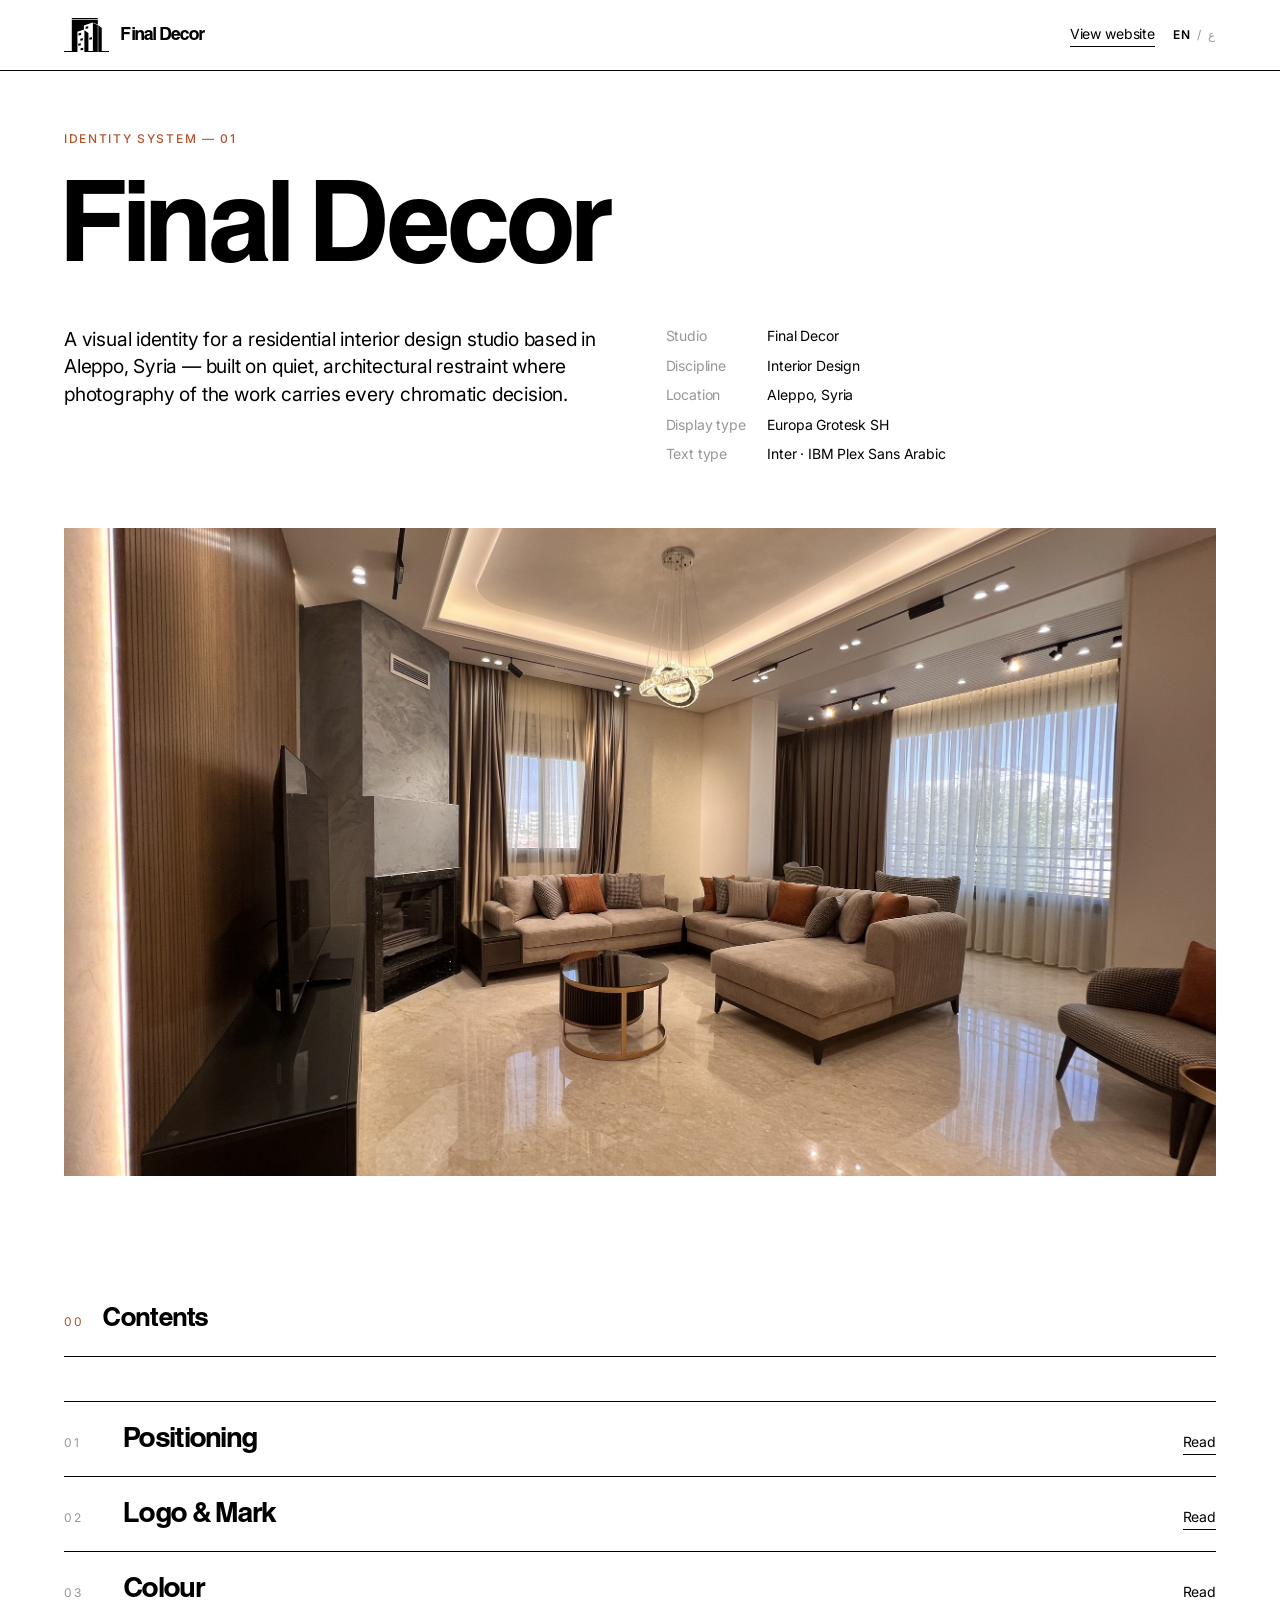
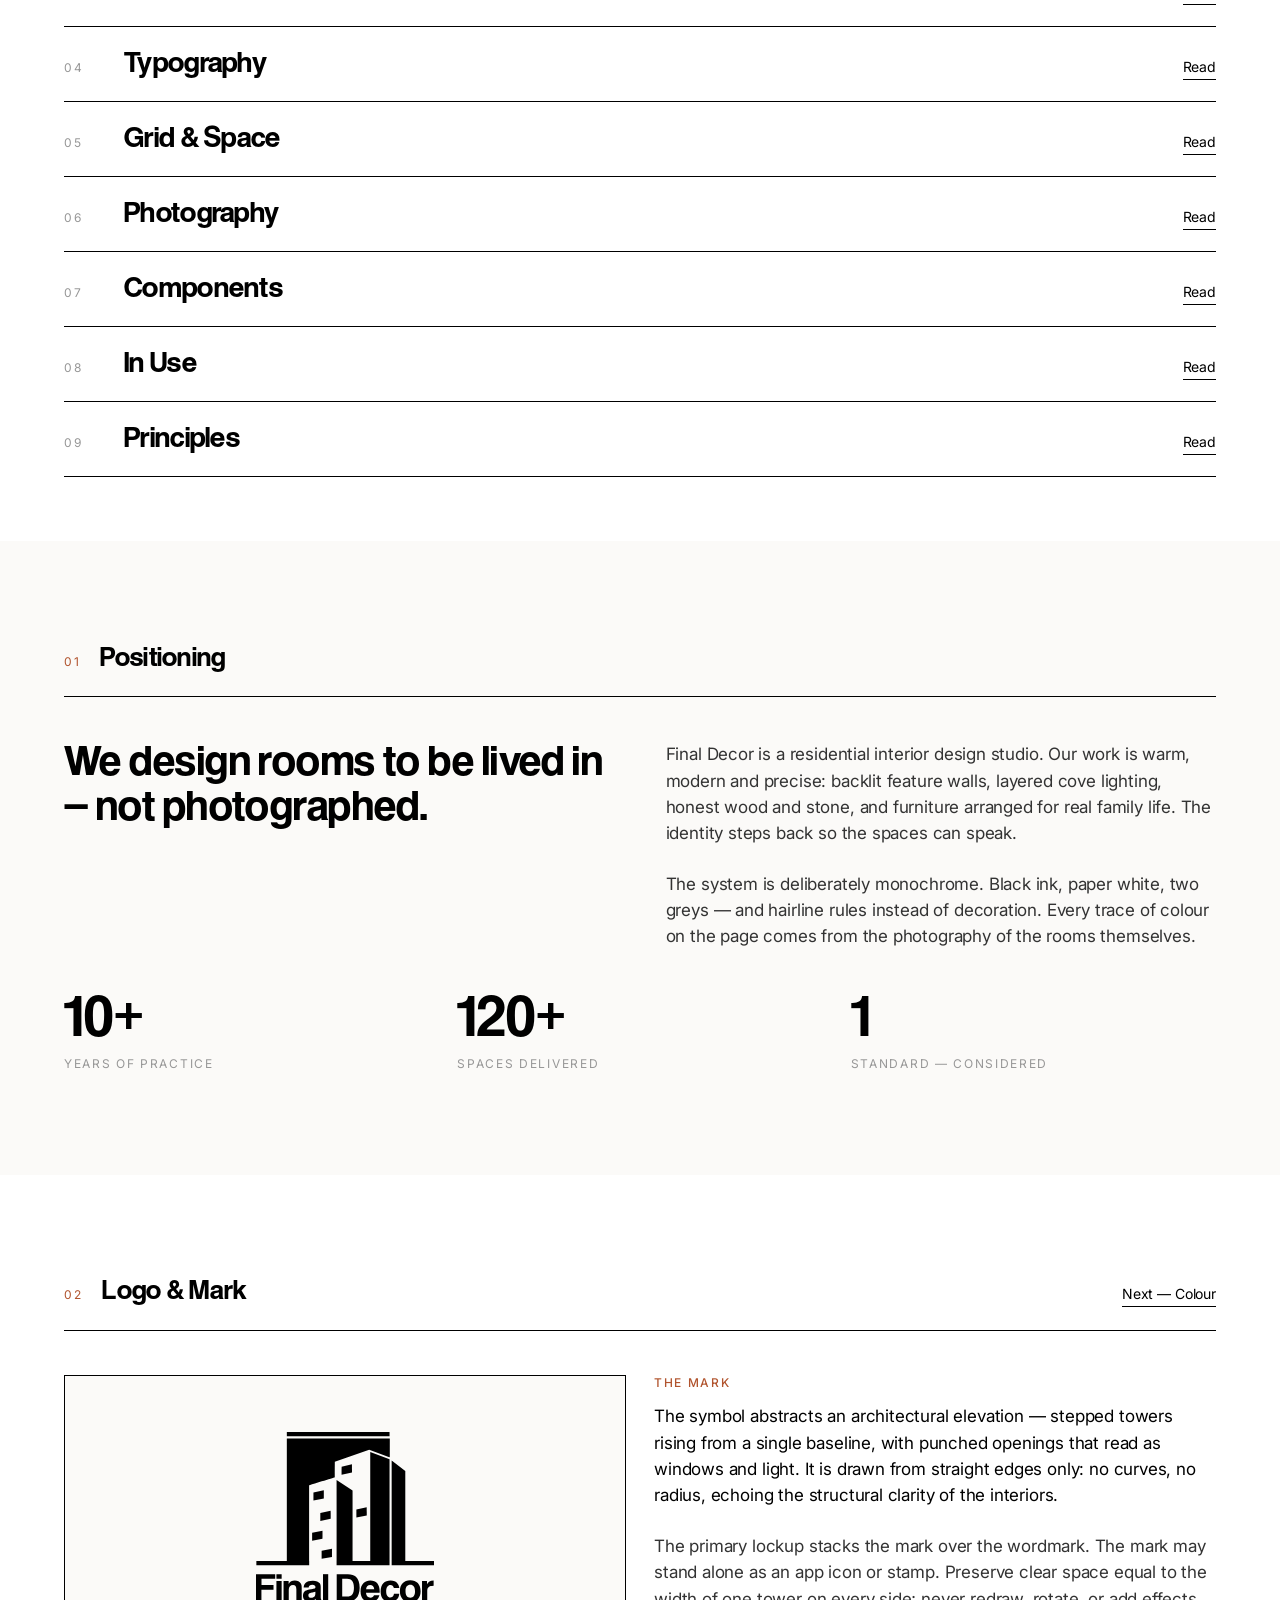
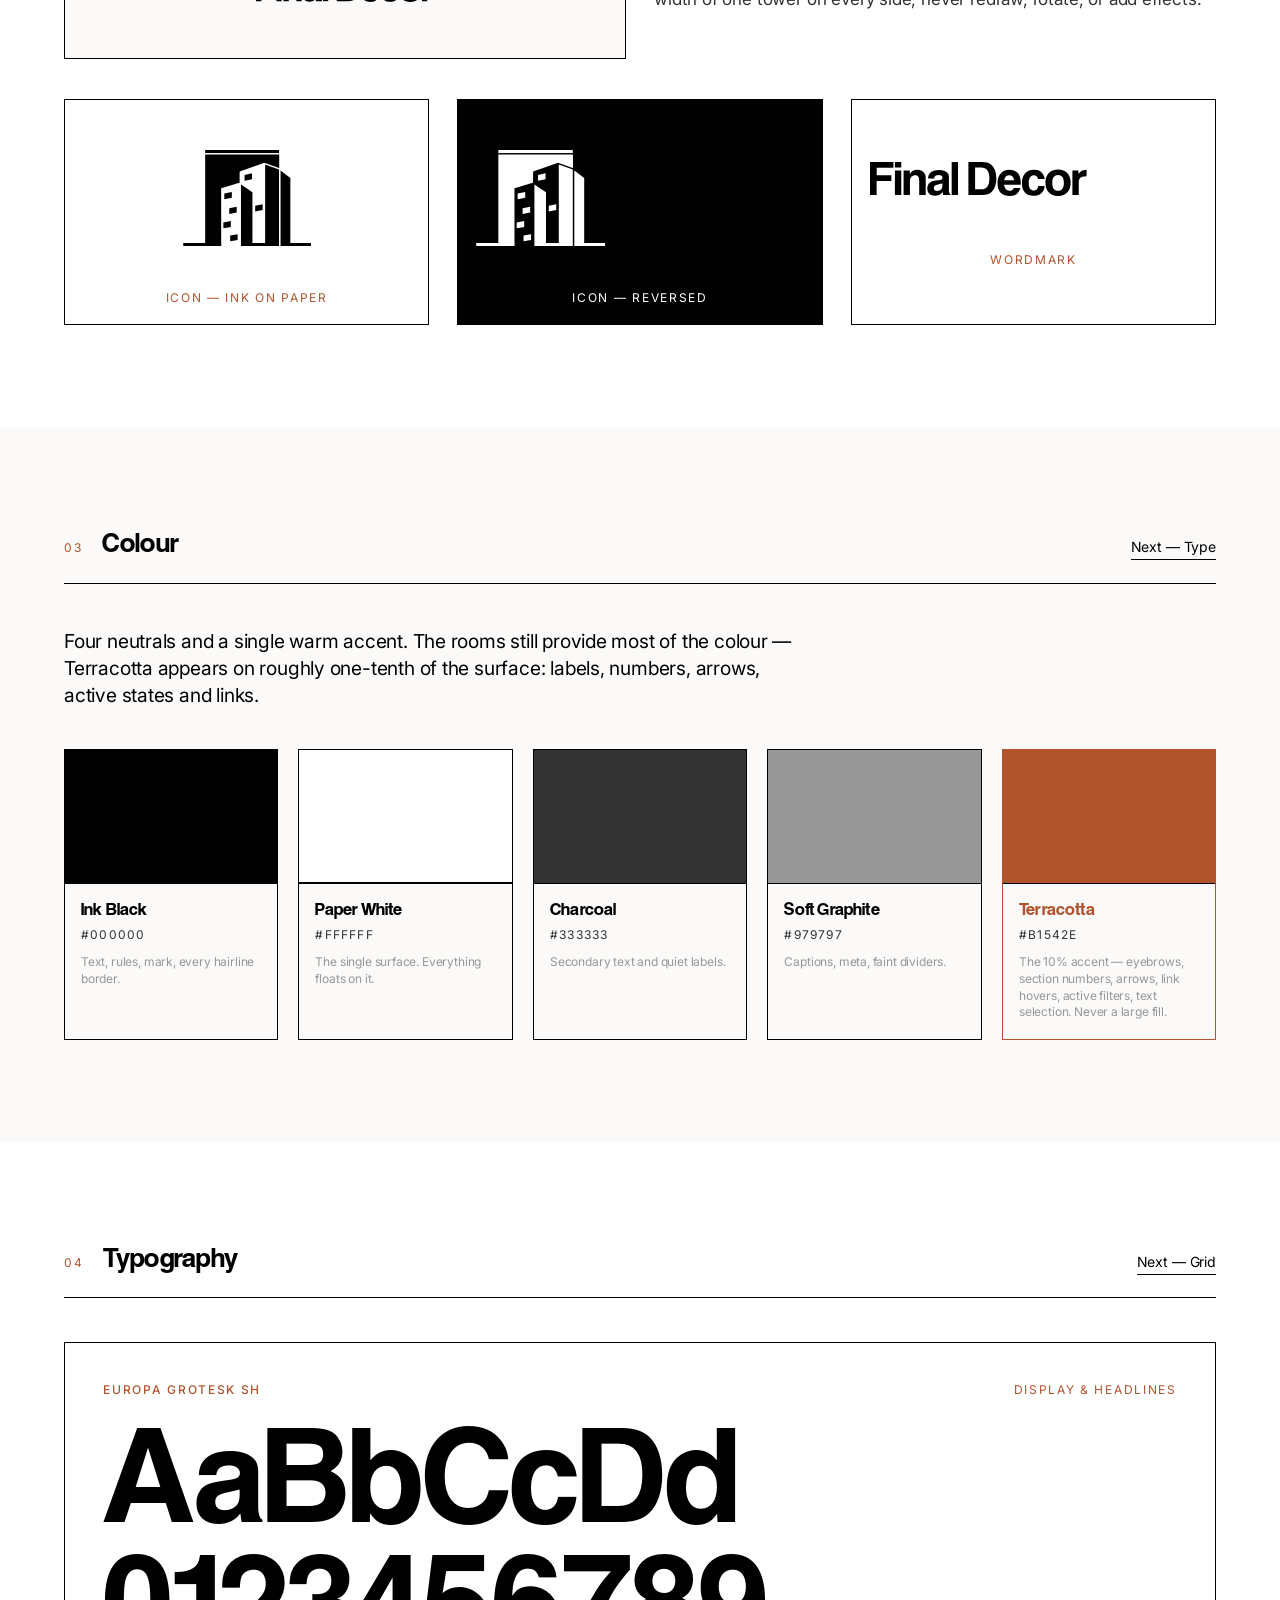
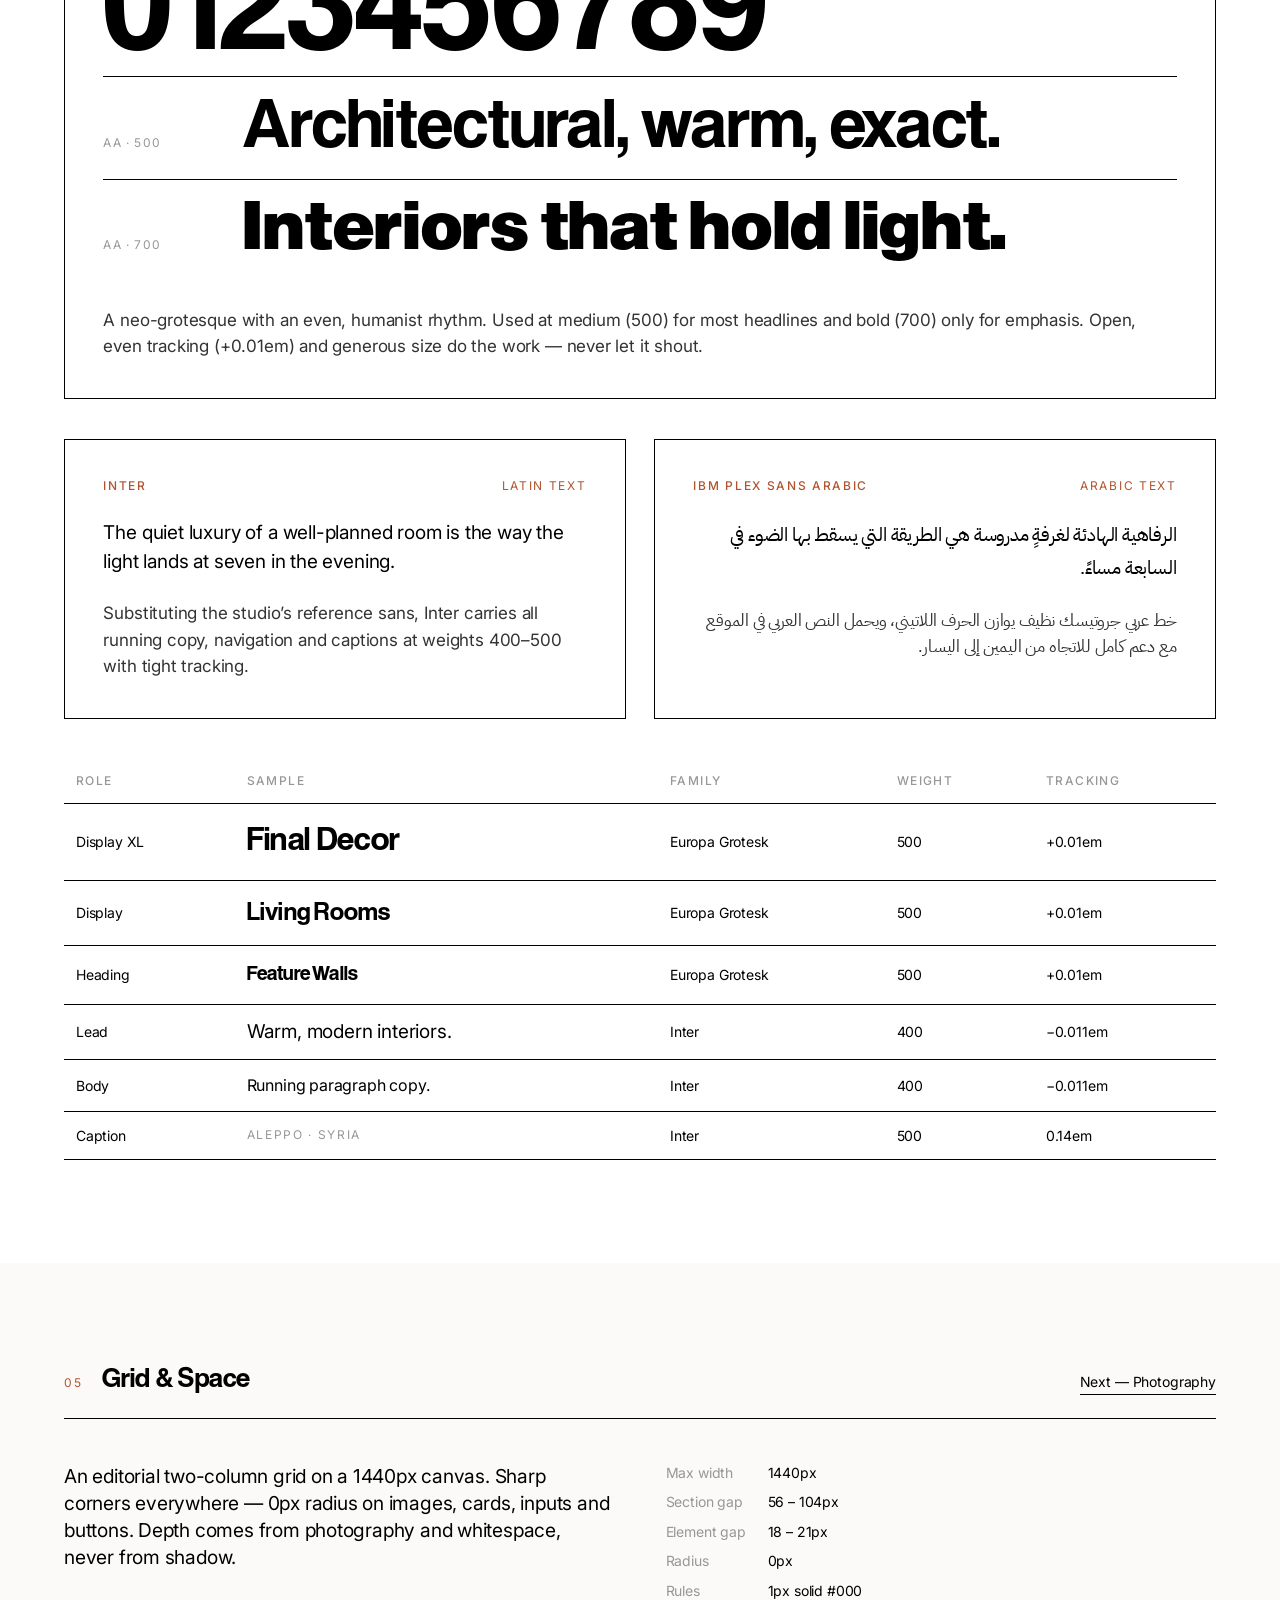
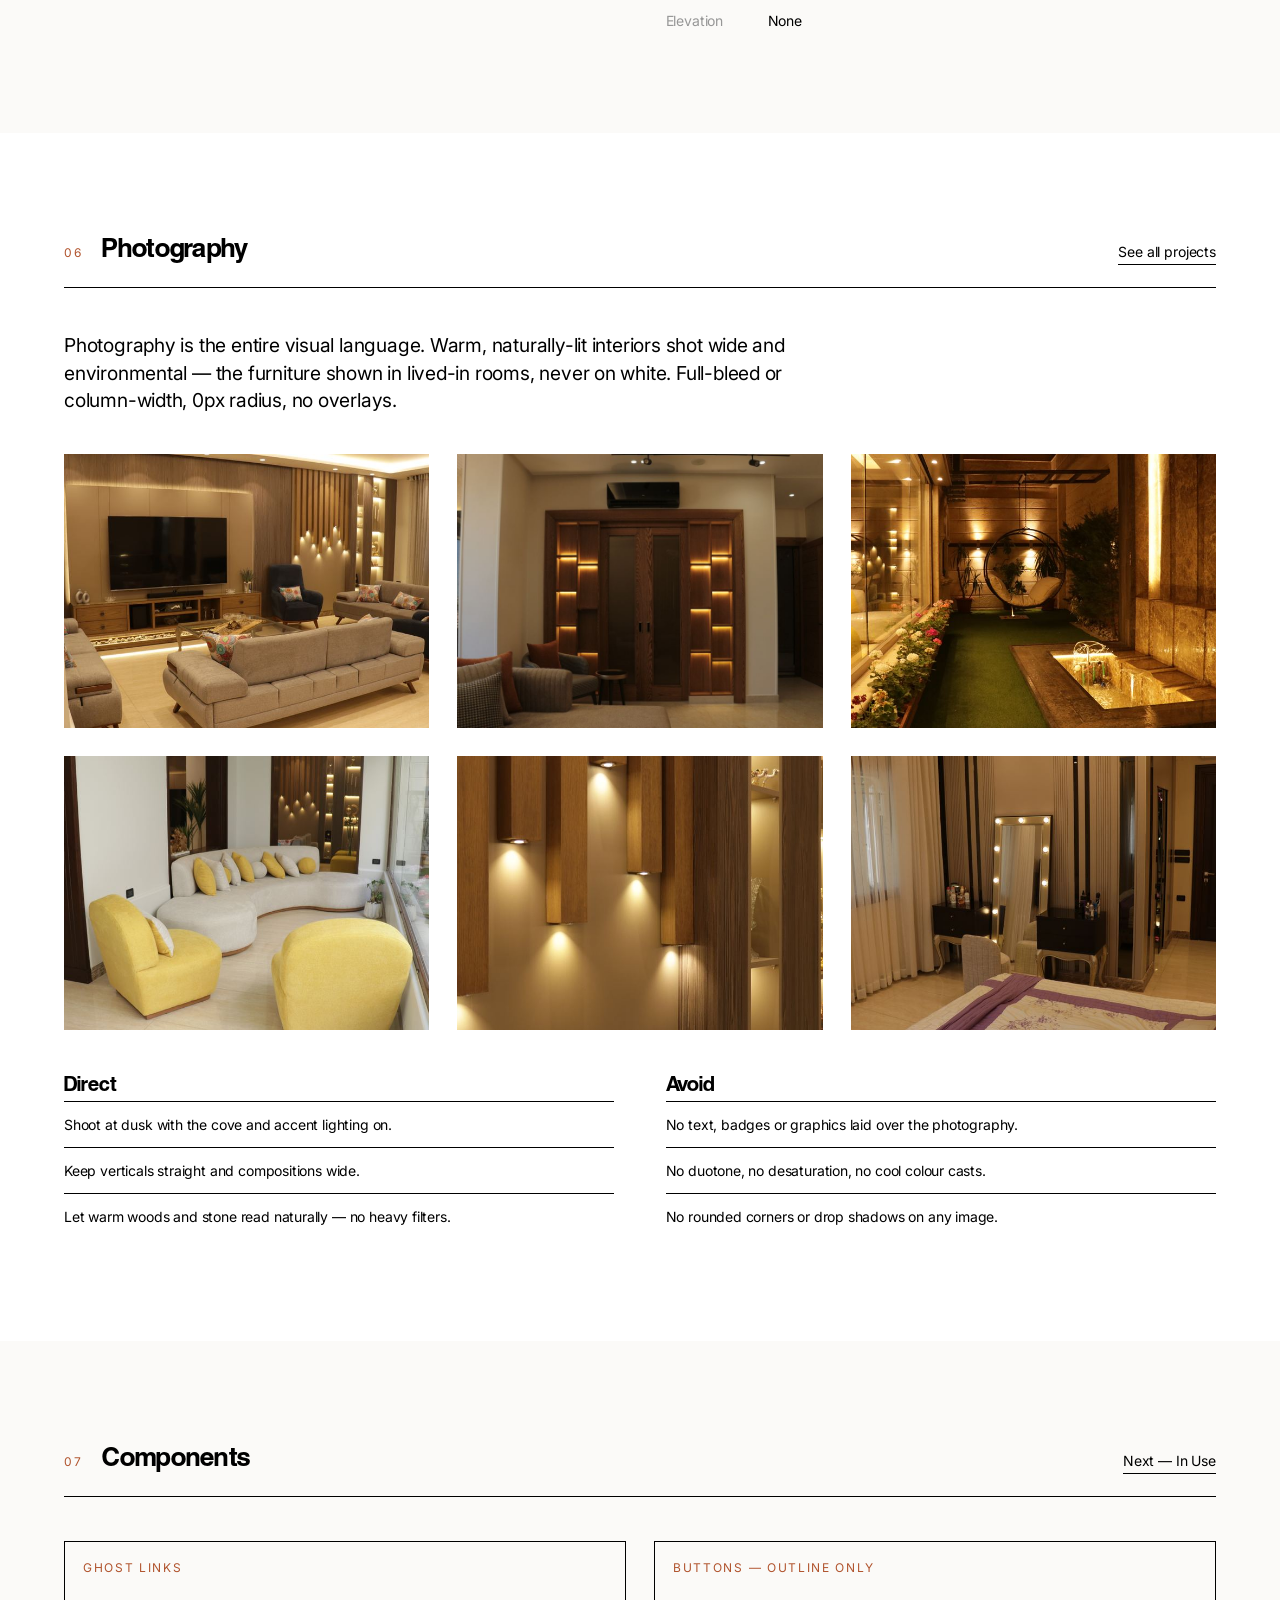
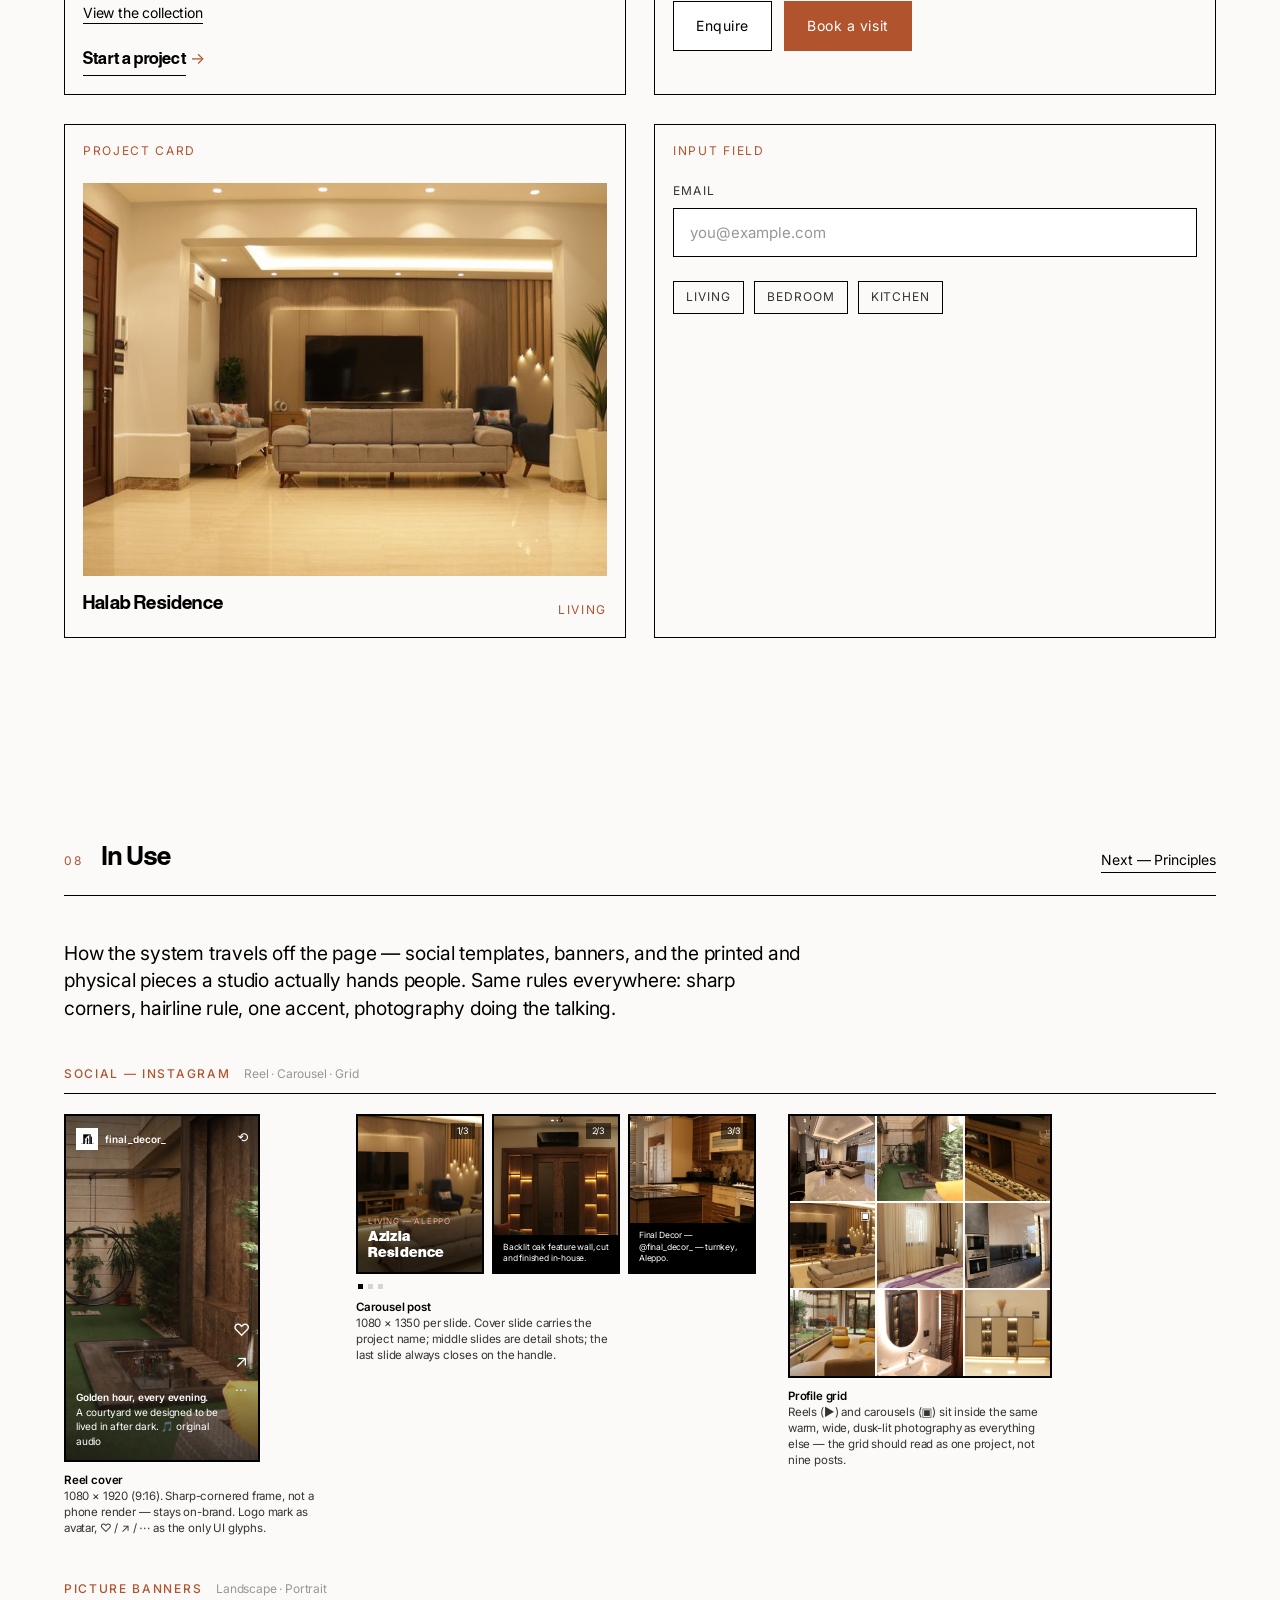
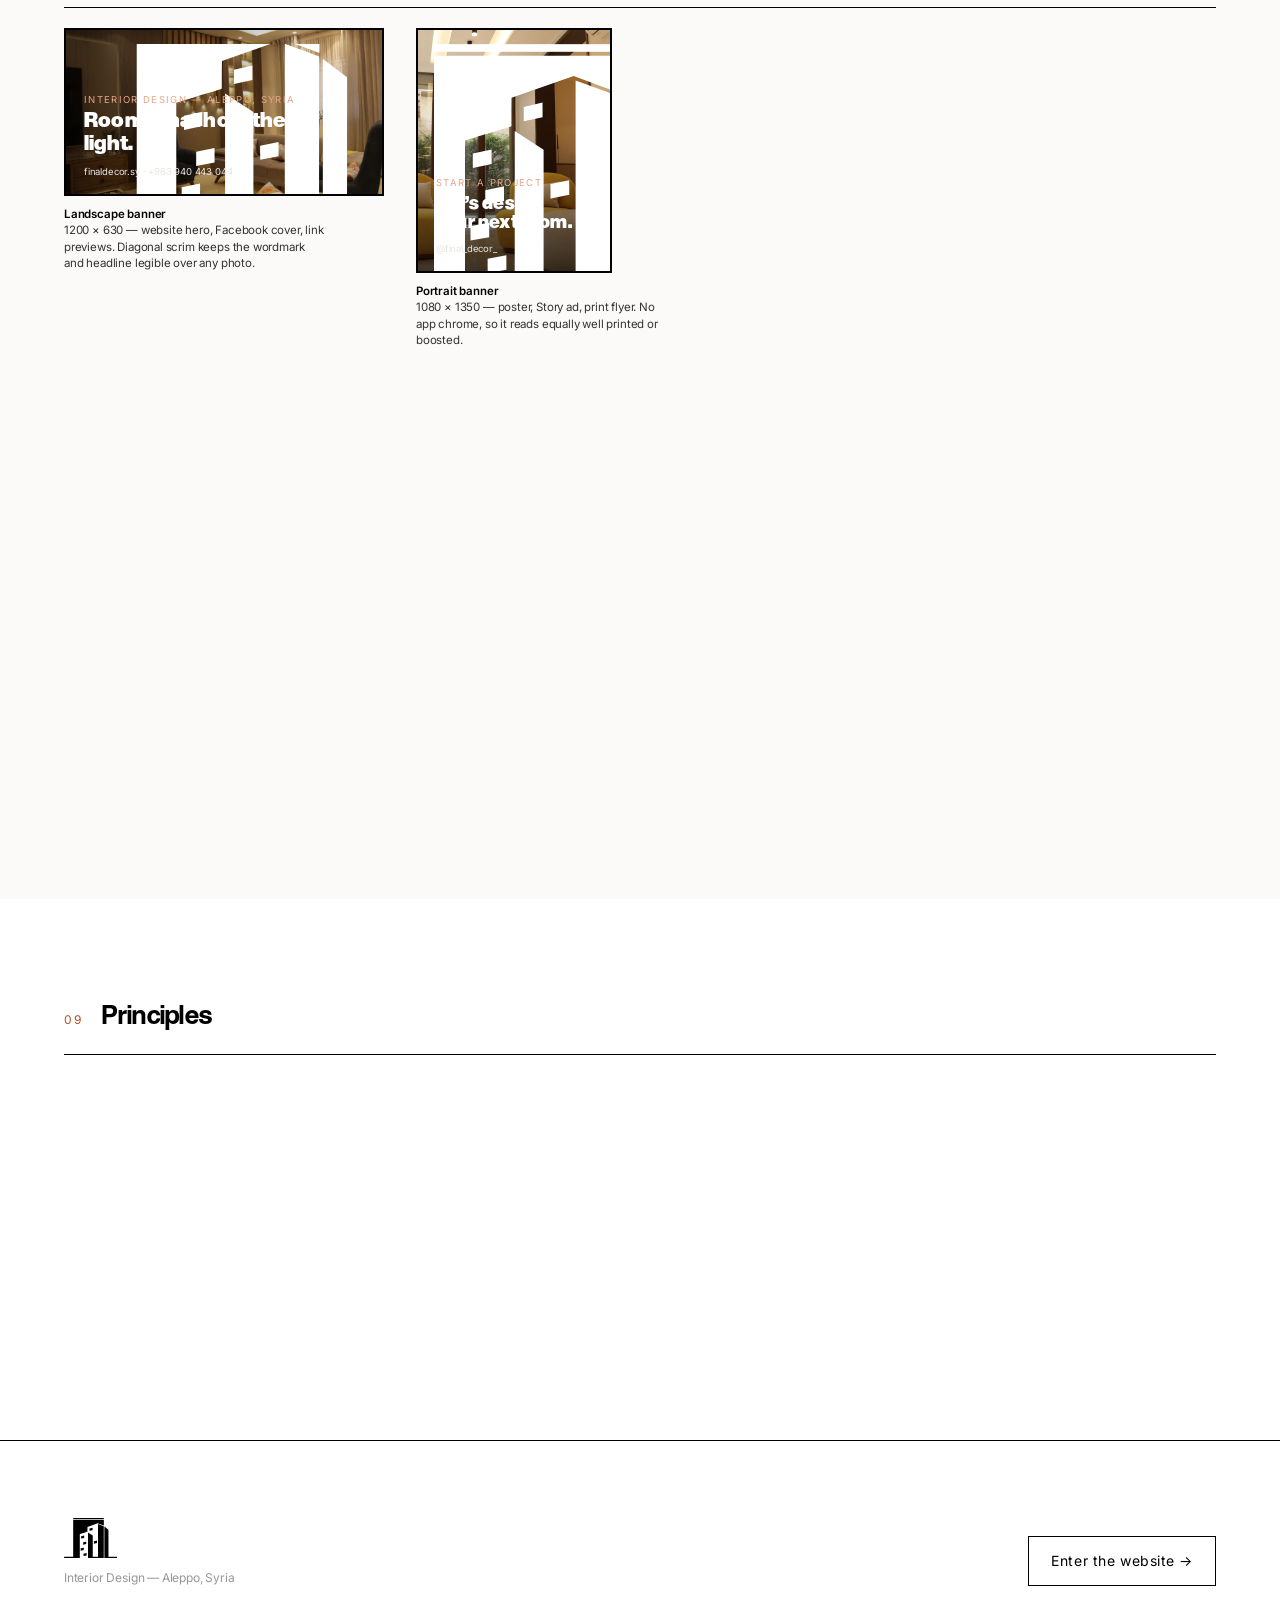
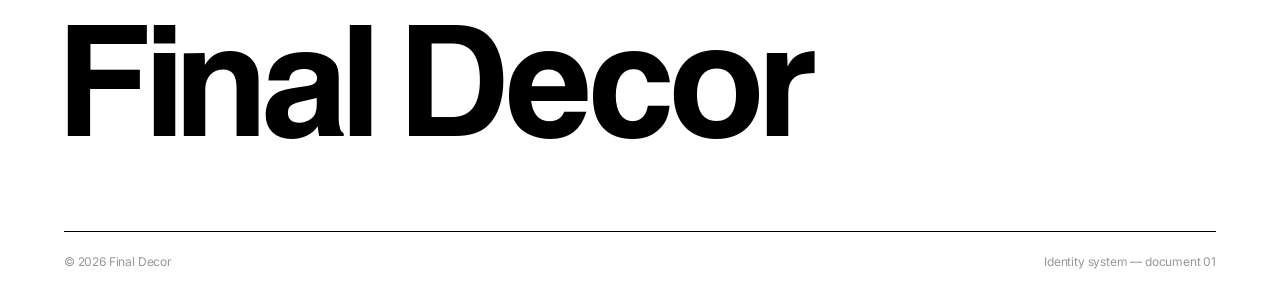
==== commit 1faf21d1: "Add In Use section to brand book — social, banner and print mockups Adds Instagram Reel, carousel an" ====
--- a/site/brand.html
+++ b/site/brand.html
@@ -50,6 +50,106 @@
   @media (max-width:640px){ .dodont { grid-template-columns:1fr; } }
   .dodont ul li { padding-block:12px; border-top:var(--line); font-size:14px; line-height:1.5; }
   .badge-do, .badge-dont { font-family:var(--display); font-weight:500; letter-spacing:var(--track-display); font-size:22px; }
+
+  /* ---------------- 08 — In Use: mockups ---------------- */
+  .app-group { margin-top: clamp(28px,4vw,44px); }
+  .app-group:first-child { margin-top: 0; }
+  .app-group__label { display:flex; align-items:baseline; gap:14px; border-bottom:var(--line); padding-bottom:10px; margin-bottom:20px; }
+  .app-group__label .eyebrow { margin:0; }
+  .app-group__label .note { font-size:12px; color:var(--graphite); }
+  .app-row { display:flex; flex-wrap:wrap; align-items:flex-start; gap:clamp(18px,3vw,32px); }
+  .app-item { display:flex; flex-direction:column; gap:10px; }
+  .app-item__cap { font-size:11.5px; color:var(--charcoal); max-width:260px; line-height:1.4; }
+  .app-item__cap b { color:var(--ink); font-weight:600; }
+
+  /* Social frame — Reel / Story (sharp corners, on-brand — no skeuomorphic phone chrome) */
+  .social-frame { border:2px solid var(--ink); position:relative; overflow:hidden; background:var(--ink); width:196px; aspect-ratio:9/16; flex:none; }
+  .social-frame img { width:100%; height:100%; object-fit:cover; display:block; }
+  .sf-top, .sf-bottom { position:absolute; left:0; right:0; z-index:1; pointer-events:none; }
+  .sf-top { top:0; height:34%; background:linear-gradient(180deg, rgba(0,0,0,.6), transparent); }
+  .sf-bottom { bottom:0; height:42%; background:linear-gradient(0deg, rgba(0,0,0,.7), transparent); }
+  .sf-profile { position:absolute; top:12px; left:10px; right:34px; z-index:2; display:flex; align-items:center; gap:7px; }
+  .sf-avatar { width:22px; height:22px; flex:none; background:var(--paper); display:flex; align-items:center; justify-content:center; }
+  .sf-avatar img { width:13px; height:13px; object-fit:contain; }
+  .sf-uname { color:var(--paper); font-family:var(--body); font-size:10px; font-weight:600; letter-spacing:.01em; }
+  .sf-icons { position:absolute; right:8px; bottom:64px; z-index:2; display:flex; flex-direction:column; align-items:center; gap:14px; }
+  .sf-icons span { display:block; color:var(--paper); font-size:17px; line-height:1; text-align:center; }
+  .sf-icons .sf-more { font-size:12px; letter-spacing:.12em; }
+  .sf-caption { position:absolute; left:10px; right:34px; bottom:12px; z-index:2; color:var(--paper); font-family:var(--body); font-size:10px; line-height:1.45; }
+  .sf-caption b { font-weight:600; }
+  .sf-badge { position:absolute; top:12px; right:10px; z-index:2; color:var(--paper); font-size:13px; }
+
+  /* Carousel */
+  .carousel-col { display:flex; flex-direction:column; gap:10px; }
+  .carousel-row { display:flex; gap:8px; }
+  .carousel-card { border:2px solid var(--ink); position:relative; overflow:hidden; width:128px; aspect-ratio:4/5; flex:none; }
+  .carousel-card img { width:100%; height:100%; object-fit:cover; display:block; }
+  .cc-badge { position:absolute; top:7px; right:7px; z-index:2; background:rgba(0,0,0,.55); color:var(--paper); font-family:var(--body); font-size:9px; padding:2px 6px; }
+  .cc-cover { position:absolute; inset:0; z-index:1; display:flex; flex-direction:column; justify-content:flex-end; padding:10px; background:linear-gradient(0deg, rgba(0,0,0,.75) 10%, transparent 60%); }
+  .cc-cover .eb { font-size:8px; letter-spacing:.1em; text-transform:uppercase; color:#e3a688; }
+  .cc-cover .ti { font-family:var(--display); font-weight:700; font-size:15px; line-height:1.05; color:var(--paper); letter-spacing:var(--track-display); margin-top:3px; }
+  .cc-strip { position:absolute; left:0; right:0; bottom:0; z-index:1; background:var(--ink); color:var(--paper); font-family:var(--body); font-size:8.5px; padding:7px 9px; line-height:1.35; }
+  .carousel-dots { display:flex; gap:5px; padding-inline-start:2px; }
+  .carousel-dots span { width:5px; height:5px; background:#d8d3cd; }
+  .carousel-dots span.on { background:var(--ink); }
+
+  /* Instagram grid */
+  .ig-grid { display:grid; grid-template-columns:repeat(3,1fr); gap:2px; width:264px; border:2px solid var(--ink); flex:none; }
+  .ig-grid div { position:relative; aspect-ratio:1/1; overflow:hidden; background:var(--ink); }
+  .ig-grid img { width:100%; height:100%; object-fit:cover; display:block; }
+  .ig-grid .gi { position:absolute; top:5px; right:5px; z-index:1; color:var(--paper); font-size:11px; text-shadow:0 1px 3px rgba(0,0,0,.7); }
+
+  /* Banners */
+  .banner { position:relative; overflow:hidden; border:2px solid var(--ink); }
+  .banner img { width:100%; height:100%; object-fit:cover; display:block; }
+  .banner--landscape { width:320px; aspect-ratio:1200/630; }
+  .banner--portrait { width:196px; aspect-ratio:1080/1350; }
+  .banner__scrim { position:absolute; inset:0; z-index:1; }
+  .banner--landscape .banner__scrim { background:linear-gradient(100deg, rgba(0,0,0,.68) 0%, rgba(0,0,0,.25) 48%, rgba(0,0,0,0) 78%); }
+  .banner--portrait .banner__scrim { background:linear-gradient(0deg, rgba(0,0,0,.72) 0%, rgba(0,0,0,.1) 55%, rgba(0,0,0,0) 78%); }
+  .banner__content { position:absolute; inset:0; z-index:2; padding:16px 18px; display:flex; flex-direction:column; justify-content:flex-end; }
+  .banner__eyebrow { font-size:9.5px; letter-spacing:.14em; text-transform:uppercase; color:#e3a688; margin-bottom:5px; }
+  .banner__title { font-family:var(--display); font-weight:700; letter-spacing:var(--track-display); color:var(--paper); line-height:1.04; }
+  .banner--landscape .banner__title { font-size:22px; max-width:78%; }
+  .banner--portrait .banner__title { font-size:19px; max-width:92%; }
+  .banner__meta { margin-top:8px; font-size:9.5px; color:#e8e6e2; }
+  .banner__mark { position:absolute; top:14px; left:16px; z-index:2; height:18px; }
+
+  /* Business card */
+  .biz-card { width:280px; aspect-ratio:85.6/53.98; border:2px solid var(--ink); position:relative; padding:18px 20px; display:flex; flex-direction:column; justify-content:space-between; flex:none; }
+  .biz-card--front { background:var(--ink); color:var(--paper); }
+  .biz-card--back { background:var(--paper); color:var(--ink); }
+  .biz-card__mark img { height:22px; }
+  .biz-card--front .biz-card__mark img { filter:invert(1) brightness(2); }
+  .biz-card__word { font-family:var(--display); font-weight:500; font-size:14px; letter-spacing:var(--track-display); margin-top:8px; }
+  .biz-card__tag { font-size:8.5px; letter-spacing:.1em; text-transform:uppercase; color:#c9c9c9; }
+  .biz-card--back .biz-card__tag { color:var(--graphite); }
+  .biz-card__rule { border:0; border-top:2px solid var(--terracotta); width:26px; margin-block:8px; }
+  .biz-card__contact { font-size:9.5px; line-height:1.7; }
+  .biz-card__contact b { display:block; font-family:var(--display); font-weight:500; font-size:12.5px; letter-spacing:var(--track-display); margin-bottom:2px; }
+
+  /* Site sign */
+  .site-sign { border:2px solid var(--ink); background:var(--paper); padding:clamp(20px,3vw,30px); width:340px; aspect-ratio:4/3; display:flex; flex-direction:column; justify-content:space-between; flex:none; }
+  .site-sign__mark img { height:30px; }
+  .site-sign__title { font-family:var(--display); font-weight:700; font-size:clamp(19px,2.4vw,25px); line-height:1.08; letter-spacing:var(--track-display); max-width:86%; }
+  .site-sign__rule { border:0; border-top:3px solid var(--terracotta); width:48px; margin-block:10px; }
+  .site-sign__meta { font-size:10.5px; color:var(--charcoal); line-height:1.6; }
+  .site-sign__meta b { color:var(--ink); }
+
+  /* ---------------- Print — brand book PDF ---------------- */
+  @media print {
+    * { -webkit-print-color-adjust:exact; print-color-adjust:exact; color-adjust:exact; }
+    .site-header, a.link.small, .toc a > .link.small { display:none !important; }
+    [data-reveal] { opacity:1 !important; transform:none !important; }
+    section[id] { page-break-before:always; }
+    .site-footer { page-break-before:always; }
+    .grid-2, .grid-3, .dodont, .palette, .editorial { grid-template-columns:1fr !important; }
+    .spec-box, .swatch, .specimen, .app-item, .social-frame, .carousel-card, .banner, .biz-card, .site-sign, .ig-grid, figure {
+      break-inside:avoid; page-break-inside:avoid;
+    }
+    .app-row { gap:22px; }
+    body { background:#fff; }
+  }
 </style>
 </head>
 <body>
@@ -109,7 +209,8 @@
     <a href="#grid"><span class="toc__n">05</span><span class="toc__t" data-en="Grid &amp; Space" data-ar="الشبكة والمسافات">Grid &amp; Space</span><span class="link small" data-en="Read" data-ar="اقرأ">Read</span></a>
     <a href="#photography"><span class="toc__n">06</span><span class="toc__t" data-en="Photography" data-ar="التصوير">Photography</span><span class="link small" data-en="Read" data-ar="اقرأ">Read</span></a>
     <a href="#components"><span class="toc__n">07</span><span class="toc__t" data-en="Components" data-ar="العناصر">Components</span><span class="link small" data-en="Read" data-ar="اقرأ">Read</span></a>
-    <a href="#voice"><span class="toc__n">08</span><span class="toc__t" data-en="Principles" data-ar="المبادئ">Principles</span><span class="link small" data-en="Read" data-ar="اقرأ">Read</span></a>
+    <a href="#applications"><span class="toc__n">08</span><span class="toc__t" data-en="In Use" data-ar="قيد الاستخدام">In Use</span><span class="link small" data-en="Read" data-ar="اقرأ">Read</span></a>
+    <a href="#voice"><span class="toc__n">09</span><span class="toc__t" data-en="Principles" data-ar="المبادئ">Principles</span><span class="link small" data-en="Read" data-ar="اقرأ">Read</span></a>
   </nav>
 </section>
 
@@ -355,7 +456,7 @@
   <div class="sec-head">
     <span class="sec-head__num">07</span>
     <h2 class="sec-head__title heading" data-en="Components" data-ar="العناصر">Components</h2>
-    <a class="link small" href="#voice" data-en="Next — Principles" data-ar="التالي — المبادئ">Next — Principles</a>
+    <a class="link small" href="#applications" data-en="Next — In Use" data-ar="التالي — قيد الاستخدام">Next — In Use</a>
   </div>
   <div class="grid grid-2" data-reveal>
     <div class="spec-box">
@@ -394,10 +495,190 @@
   </div>
 </section>
 
-<!-- ================= 08 PRINCIPLES ================= -->
+<!-- ================= 08 IN USE ================= -->
+<section id="applications" class="wrap section field-warm" style="padding-inline:var(--pad-x); margin-inline:0; max-width:none">
+  <div class="wrap" style="padding-inline:0">
+  <div class="sec-head">
+    <span class="sec-head__num">08</span>
+    <h2 class="sec-head__title heading" data-en="In Use" data-ar="قيد الاستخدام">In Use</h2>
+    <a class="link small" href="#voice" data-en="Next — Principles" data-ar="التالي — المبادئ">Next — Principles</a>
+  </div>
+  <p class="lead mb-l" data-reveal data-en="How the system travels off the page — social templates, banners, and the printed and physical pieces a studio actually hands people. Same rules everywhere: sharp corners, hairline rule, one accent, photography doing the talking."
+     data-ar="كيف ينتقل النظام خارج الصفحة — قوالب التواصل الاجتماعي، واللافتات، والمطبوعات والقطع المادية التي يسلّمها الاستوديو فعلياً. القواعد نفسها في كل مكان: زوايا حادة، خط رفيع، لمسة واحدة، والصور هي التي تتحدث.">
+    How the system travels off the page — social templates, banners, and the printed and physical pieces a studio actually hands people. Same rules everywhere: sharp corners, hairline rule, one accent, photography doing the talking.</p>
+
+  <!-- Social — Instagram -->
+  <div class="app-group" data-reveal>
+    <div class="app-group__label">
+      <p class="eyebrow" data-en="Social — Instagram" data-ar="التواصل — إنستغرام">Social — Instagram</p>
+      <span class="note" data-en="Reel · Carousel · Grid" data-ar="ريل · كاروسيل · الشبكة">Reel · Carousel · Grid</span>
+    </div>
+    <div class="app-row">
+
+      <!-- Reel -->
+      <div class="app-item">
+        <div class="social-frame">
+          <img src="assets/img/garden-02.jpg" alt="Instagram Reel template — courtyard garden with hanging chair">
+          <div class="sf-top"></div><div class="sf-bottom"></div>
+          <div class="sf-profile">
+            <span class="sf-avatar"><img src="assets/logo/mark-ink.svg" alt=""></span>
+            <span class="sf-uname">final_decor_</span>
+          </div>
+          <span class="sf-badge">⟲</span>
+          <div class="sf-icons"><span>♡</span><span>↗</span><span class="sf-more">⋯</span></div>
+          <div class="sf-caption"><b data-en="Golden hour, every evening." data-ar="ساعة ذهبية كل مساء.">Golden hour, every evening.</b><br>
+            <span data-en="A courtyard we designed to be lived in after dark. 🎵 original audio" data-ar="فناء صممناه ليُعاش بعد حلول الظلام. 🎵 صوت أصلي">A courtyard we designed to be lived in after dark. 🎵 original audio</span>
+          </div>
+        </div>
+        <p class="app-item__cap"><b data-en="Reel cover" data-ar="غلاف الريل">Reel cover</b><br>
+          <span data-en="1080 × 1920 (9:16). Sharp-cornered frame, not a phone render — stays on-brand. Logo mark as avatar, ♡ / ↗ / ⋯ as the only UI glyphs." data-ar="١٠٨٠ × ١٩٢٠ (٩:١٦). إطار حاد الزوايا لا تمثيل هاتف — يبقى ضمن الهوية. رمز الشعار كصورة حساب، و♡ / ↗ / ⋯ هي رموز الواجهة الوحيدة.">1080 × 1920 (9:16). Sharp-cornered frame, not a phone render — stays on-brand. Logo mark as avatar, ♡ / ↗ / ⋯ as the only UI glyphs.</span>
+        </p>
+      </div>
+
+      <!-- Carousel -->
+      <div class="app-item">
+        <div class="carousel-col">
+          <div class="carousel-row">
+            <div class="carousel-card">
+              <img src="assets/img/living-03.jpg" alt="Carousel slide 1 — Azizia Residence living room">
+              <span class="cc-badge">1/3</span>
+              <div class="cc-cover">
+                <span class="eb" data-en="Living — Aleppo" data-ar="جلوس — حلب">Living — Aleppo</span>
+                <span class="ti" data-en="Azizia Residence" data-ar="مسكن العزيزية">Azizia Residence</span>
+              </div>
+            </div>
+            <div class="carousel-card">
+              <img src="assets/img/detail-01.jpg" alt="Carousel slide 2 — lit oak feature wall">
+              <span class="cc-badge">2/3</span>
+              <div class="cc-strip" data-en="Backlit oak feature wall, cut and finished in-house." data-ar="جدار سنديان بإضاءة خلفية، قُصّ ونُفّذ داخل الاستوديو.">Backlit oak feature wall, cut and finished in-house.</div>
+            </div>
+            <div class="carousel-card">
+              <img src="assets/img/kitchen-01.jpg" alt="Carousel slide 3 — walnut kitchen">
+              <span class="cc-badge">3/3</span>
+              <div class="cc-strip" data-en="Final Decor — @final_decor_ — turnkey, Aleppo." data-ar="فاينل ديكور — @final_decor_ — تنفيذ متكامل، حلب.">Final Decor — @final_decor_ — turnkey, Aleppo.</div>
+            </div>
+          </div>
+          <div class="carousel-dots"><span class="on"></span><span></span><span></span></div>
+        </div>
+        <p class="app-item__cap"><b data-en="Carousel post" data-ar="منشور كاروسيل">Carousel post</b><br>
+          <span data-en="1080 × 1350 per slide. Cover slide carries the project name; middle slides are detail shots; the last slide always closes on the handle." data-ar="١٠٨٠ × ١٣٥٠ لكل شريحة. الشريحة الأولى تحمل اسم المشروع؛ الشرائح الوسطى صور تفصيلية؛ والأخيرة تُختم دائماً باسم الحساب.">1080 × 1350 per slide. Cover slide carries the project name; middle slides are detail shots; the last slide always closes on the handle.</span>
+        </p>
+      </div>
+
+      <!-- Grid -->
+      <div class="app-item">
+        <div class="ig-grid">
+          <div><img src="assets/img/living-02-t.jpg" alt=""></div>
+          <div><img src="assets/img/garden-02-t.jpg" alt=""><span class="gi">▶</span></div>
+          <div><img src="assets/img/detail-05-t.jpg" alt=""></div>
+          <div><img src="assets/img/living-03-t.jpg" alt=""><span class="gi">▣</span></div>
+          <div><img src="assets/img/bedroom-02-t.jpg" alt=""></div>
+          <div><img src="assets/img/kitchen-02-t.jpg" alt=""></div>
+          <div><img src="assets/img/lounge-02-t.jpg" alt=""></div>
+          <div><img src="assets/img/bath-01-t.jpg" alt=""></div>
+          <div><img src="assets/img/detail-04-t.jpg" alt=""></div>
+        </div>
+        <p class="app-item__cap"><b data-en="Profile grid" data-ar="شبكة الحساب">Profile grid</b><br>
+          <span data-en="Reels (▶) and carousels (▣) sit inside the same warm, wide, dusk-lit photography as everything else — the grid should read as one project, not nine posts." data-ar="الريلز (▶) والكاروسيل (▣) تندرج ضمن التصوير الدافئ الواسع نفسه عند الغسق — يجب أن تُقرأ الشبكة كمشروع واحد، لا كتسع منشورات متفرقة.">Reels (▶) and carousels (▣) sit inside the same warm, wide, dusk-lit photography as everything else — the grid should read as one project, not nine posts.</span>
+        </p>
+      </div>
+
+    </div>
+  </div>
+
+  <!-- Banners -->
+  <div class="app-group" data-reveal>
+    <div class="app-group__label">
+      <p class="eyebrow" data-en="Picture Banners" data-ar="لافتات الصور">Picture Banners</p>
+      <span class="note" data-en="Landscape · Portrait" data-ar="أفقي · عمودي">Landscape · Portrait</span>
+    </div>
+    <div class="app-row">
+      <div class="app-item">
+        <div class="banner banner--landscape">
+          <img src="assets/img/living-06.jpg" alt="Landscape banner — living room with curved sofa">
+          <div class="banner__scrim"></div>
+          <img class="banner__mark" src="assets/logo/mark-white.svg" alt="">
+          <div class="banner__content">
+            <span class="banner__eyebrow" data-en="Interior Design — Aleppo, Syria" data-ar="تصميم داخلي — حلب، سوريا">Interior Design — Aleppo, Syria</span>
+            <span class="banner__title" data-en="Rooms that hold the light." data-ar="مساحاتٌ تحتضن الضوء.">Rooms that hold the light.</span>
+            <span class="banner__meta" data-en="finaldecor.sy · +963 940 443 044" data-ar="finaldecor.sy · ٠٩٤٠ ٤٤٣ ٠٩٦٣+">finaldecor.sy · +963 940 443 044</span>
+          </div>
+        </div>
+        <p class="app-item__cap"><b data-en="Landscape banner" data-ar="لافتة أفقية">Landscape banner</b><br>
+          <span data-en="1200 × 630 — website hero, Facebook cover, link previews. Diagonal scrim keeps the wordmark and headline legible over any photo." data-ar="١٢٠٠ × ٦٣٠ — لغلاف الموقع وفيسبوك ومعاينات الروابط. التظليل القطري يُبقي الاسم والعنوان واضحين فوق أي صورة.">1200 × 630 — website hero, Facebook cover, link previews. Diagonal scrim keeps the wordmark and headline legible over any photo.</span>
+        </p>
+      </div>
+      <div class="app-item">
+        <div class="banner banner--portrait">
+          <img src="assets/img/lounge-03.jpg" alt="Portrait banner — glass sunroom lounge">
+          <div class="banner__scrim"></div>
+          <img class="banner__mark" src="assets/logo/mark-white.svg" alt="">
+          <div class="banner__content">
+            <span class="banner__eyebrow" data-en="Start a project" data-ar="ابدأ مشروعاً">Start a project</span>
+            <span class="banner__title" data-en="Let’s design your next room." data-ar="لنصمّم غرفتك القادمة.">Let’s design your next room.</span>
+            <span class="banner__meta" data-en="@final_decor_" data-ar="final_decor_@">@final_decor_</span>
+          </div>
+        </div>
+        <p class="app-item__cap"><b data-en="Portrait banner" data-ar="لافتة عمودية">Portrait banner</b><br>
+          <span data-en="1080 × 1350 — poster, Story ad, print flyer. No app chrome, so it reads equally well printed or boosted." data-ar="١٠٨٠ × ١٣٥٠ — ملصق، إعلان ستوري، منشور مطبوع. بلا واجهة تطبيق، فيبدو جيداً مطبوعاً أو كإعلان.">1080 × 1350 — poster, Story ad, print flyer. No app chrome, so it reads equally well printed or boosted.</span>
+        </p>
+      </div>
+    </div>
+  </div>
+
+  <!-- Print & Signage -->
+  <div class="app-group" data-reveal>
+    <div class="app-group__label">
+      <p class="eyebrow" data-en="Print &amp; Signage" data-ar="المطبوعات واللافتات">Print &amp; Signage</p>
+      <span class="note" data-en="Business Card · Site Sign" data-ar="بطاقة عمل · لافتة موقع">Business Card · Site Sign</span>
+    </div>
+    <div class="app-row">
+      <div class="app-item">
+        <div class="app-row" style="gap:14px">
+          <div class="biz-card biz-card--front">
+            <div><span class="biz-card__mark"><img src="assets/logo/mark-ink.svg" alt=""></span><div class="biz-card__word">Final Decor</div></div>
+            <div class="biz-card__tag" data-en="Interior Design — Aleppo, Syria" data-ar="تصميم داخلي — حلب، سوريا">Interior Design — Aleppo, Syria</div>
+          </div>
+          <div class="biz-card biz-card--back">
+            <div class="biz-card__tag" data-en="Founder" data-ar="المؤسس">Founder</div>
+            <div>
+              <hr class="biz-card__rule">
+              <div class="biz-card__contact">
+                <b data-en="Mario Arslan" data-ar="ماريو أرسلان">Mario Arslan</b>
+                <span class="ltr">+963 940 443 044</span><br>
+                <span>@final_decor_</span><br>
+                <span>finaldecor.sy</span>
+              </div>
+            </div>
+          </div>
+        </div>
+        <p class="app-item__cap mt-s"><b data-en="Business card" data-ar="بطاقة العمل">Business card</b><br>
+          <span data-en="85.6 × 54 mm. Ink front carries only the mark; every contact detail lives on the paper-white back, right where a hand expects to find it." data-ar="٨٥٫٦ × ٥٤ ملم. الوجه الأسود يحمل الرمز فقط؛ كل تفاصيل التواصل على الخلف الأبيض، حيث تتوقعها اليد تماماً.">85.6 × 54 mm. Ink front carries only the mark; every contact detail lives on the paper-white back, right where a hand expects to find it.</span>
+        </p>
+      </div>
+      <div class="app-item">
+        <div class="site-sign">
+          <div class="site-sign__mark"><img src="assets/logo/mark-ink.svg" alt=""></div>
+          <div>
+            <p class="site-sign__title" data-en="This home is being designed by Final Decor." data-ar="هذا المنزل قيد التصميم من فاينل ديكور.">This home is being designed by Final Decor.</p>
+            <hr class="site-sign__rule">
+            <p class="site-sign__meta" data-en="Project — Azizia Residence<br>Completion — Q3 2026" data-ar="المشروع — مسكن العزيزية<br>الإنجاز — الربع الثالث ٢٠٢٦">Project — Azizia Residence<br>Completion — Q3 2026</p>
+          </div>
+          <p class="site-sign__meta"><b class="ltr">+963 940 443 044</b> <span data-en="· @final_decor_" data-ar="· final_decor_@">· @final_decor_</span></p>
+        </div>
+        <p class="app-item__cap mt-s"><b data-en="Site hoarding board" data-ar="لافتة موقع العمل">Site hoarding board</b><br>
+          <span data-en="Vinyl-printed sign for the project entrance while work is underway — type-led and legible from the street, the terracotta rule doing the only colour work." data-ar="لافتة فينيل تُطبع لمدخل المشروع أثناء التنفيذ — طباعية وواضحة من الشارع، وخط التيراكوتا هو مصدر اللون الوحيد.">Vinyl-printed sign for the project entrance while work is underway — type-led and legible from the street, the terracotta rule doing the only colour work.</span>
+        </p>
+      </div>
+    </div>
+  </div>
+  </div>
+</section>
+
+<!-- ================= 09 PRINCIPLES ================= -->
 <section id="voice" class="wrap section">
   <div class="sec-head">
-    <span class="sec-head__num">08</span>
+    <span class="sec-head__num">09</span>
     <h2 class="sec-head__title heading" data-en="Principles" data-ar="المبادئ">Principles</h2>
   </div>
   <div class="dodont" data-reveal>
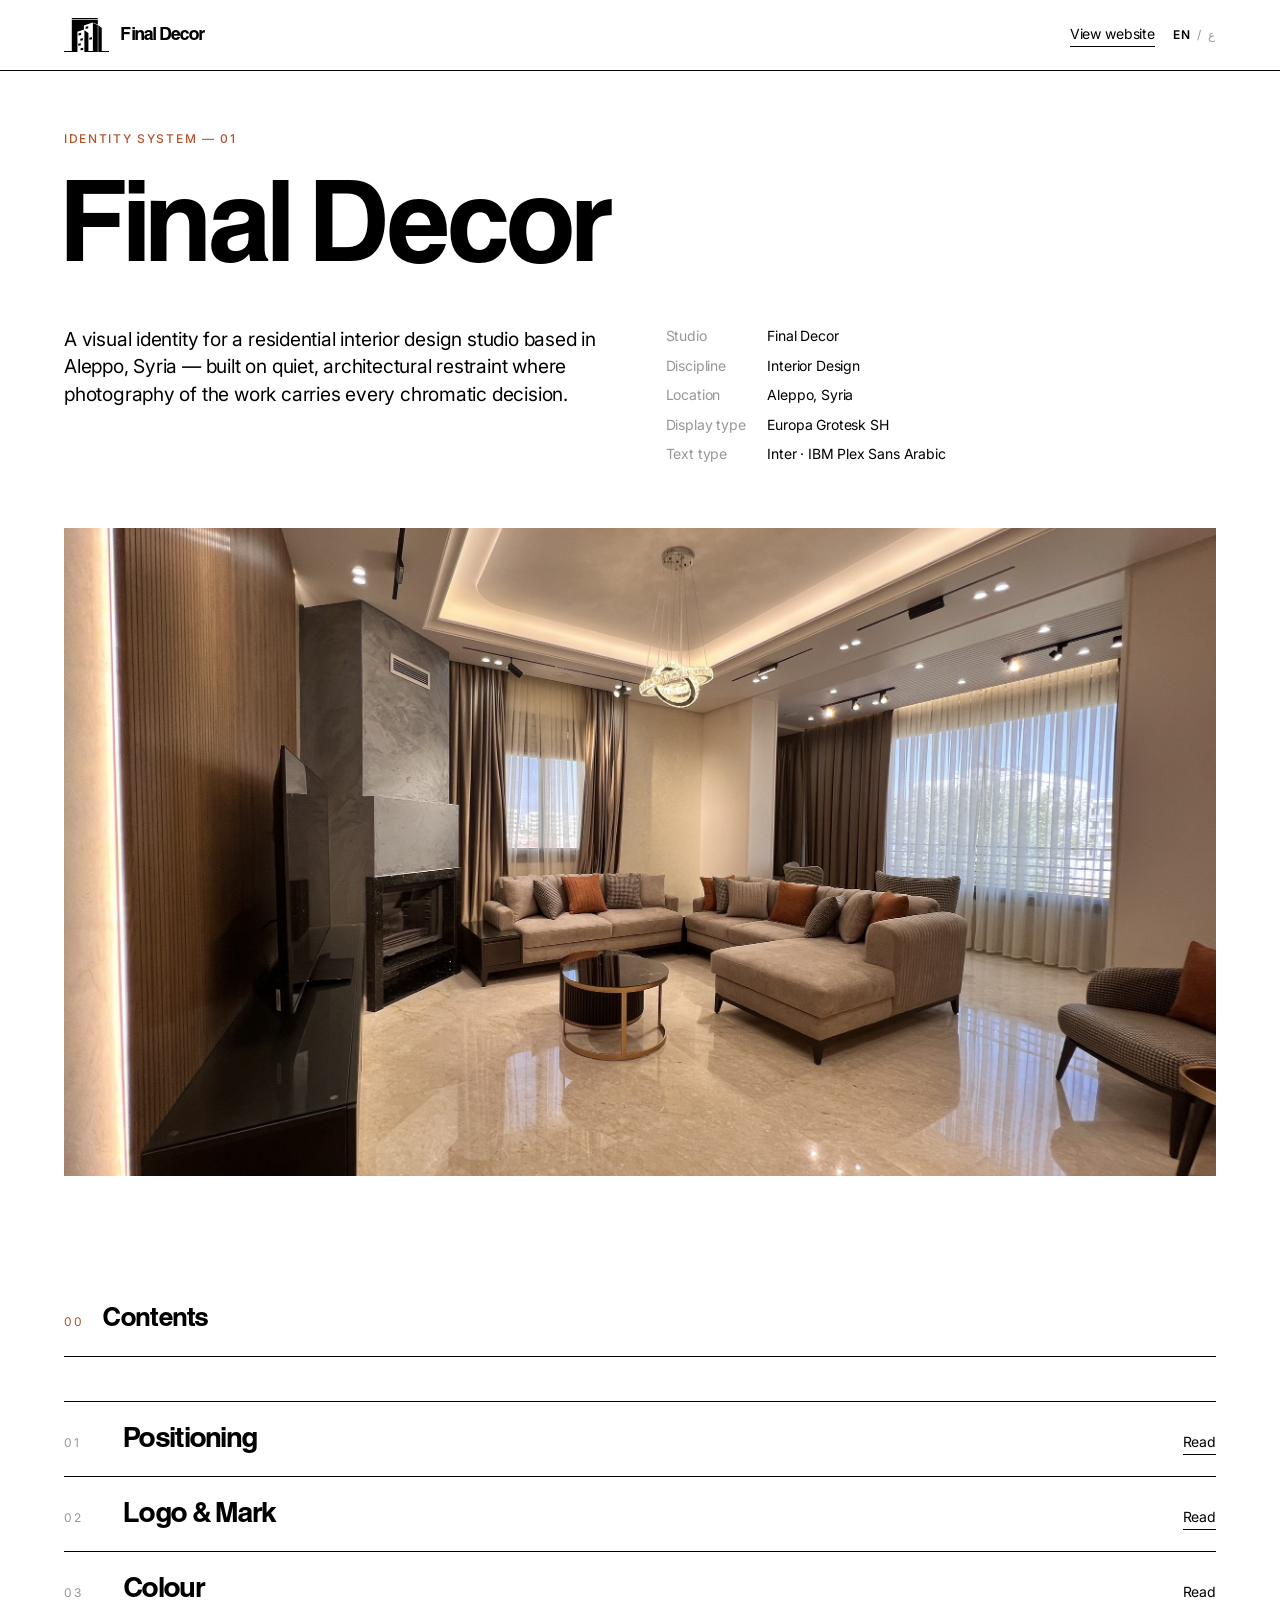
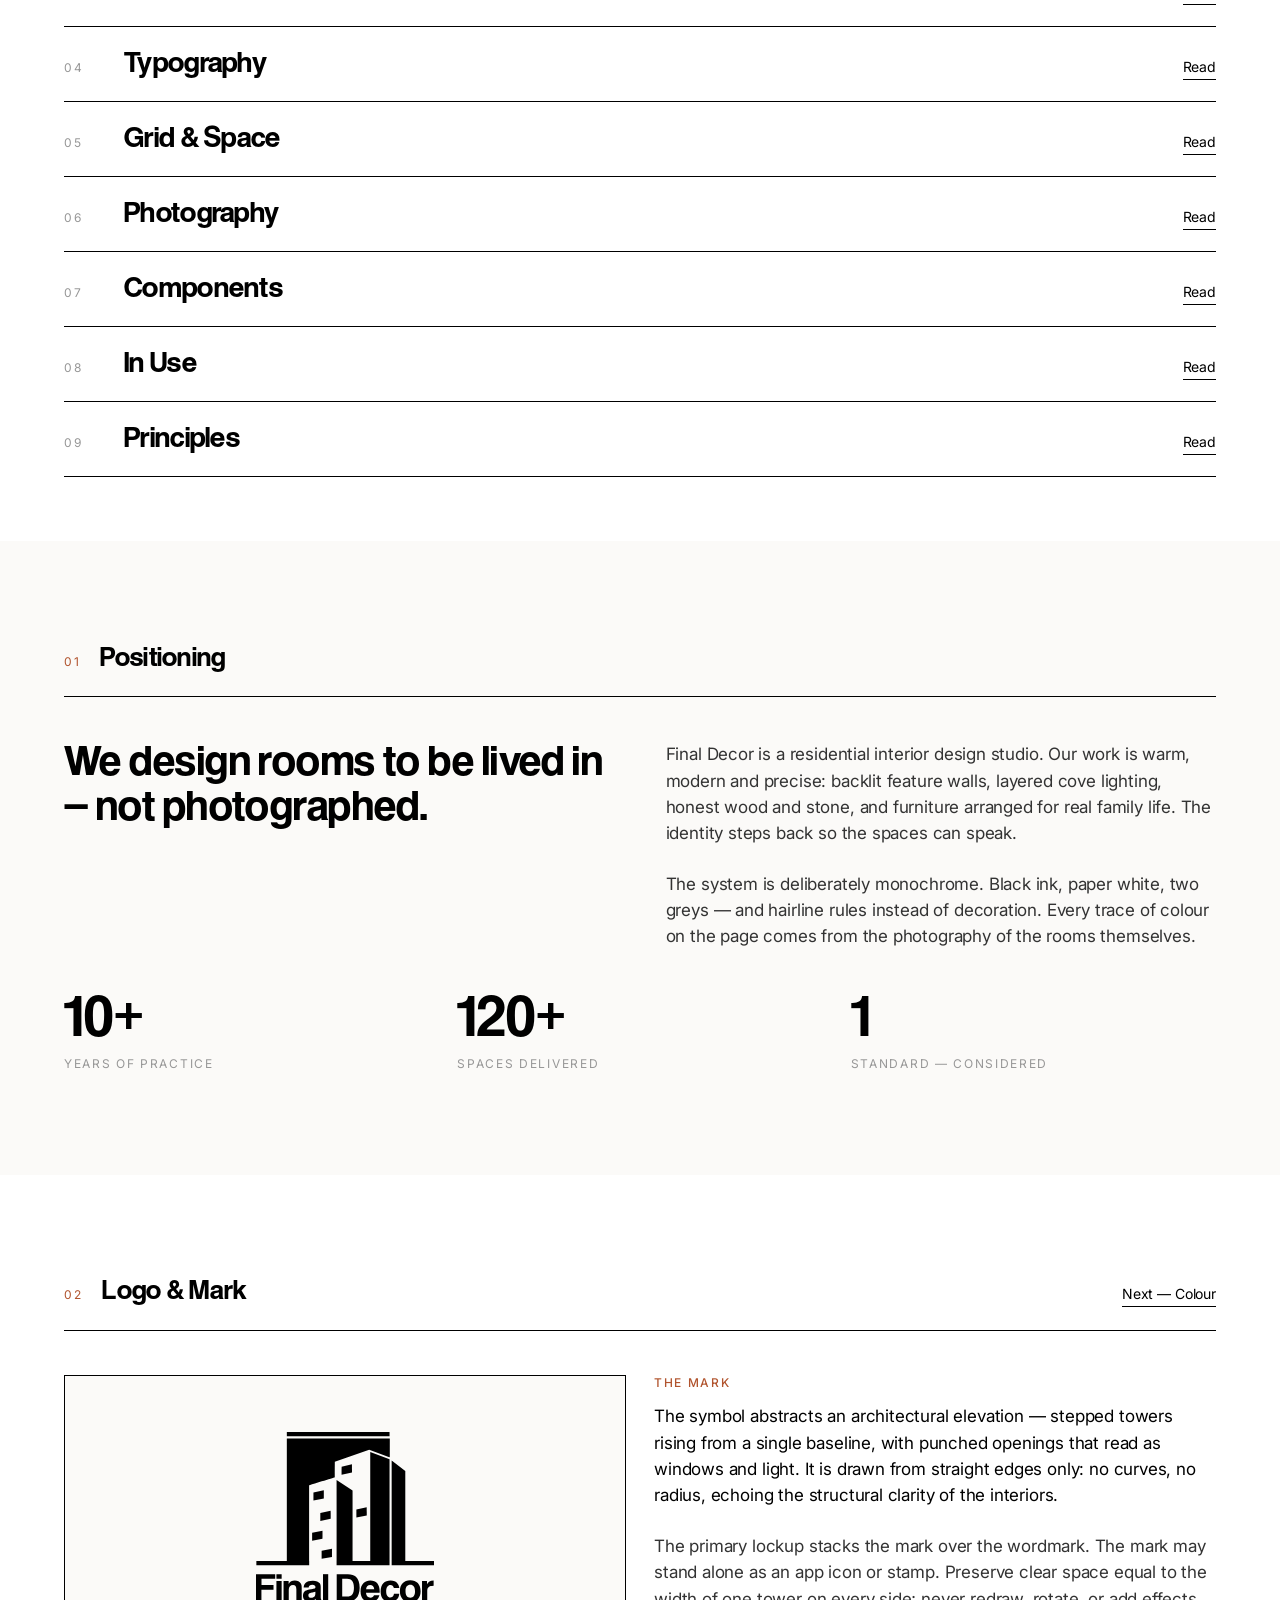
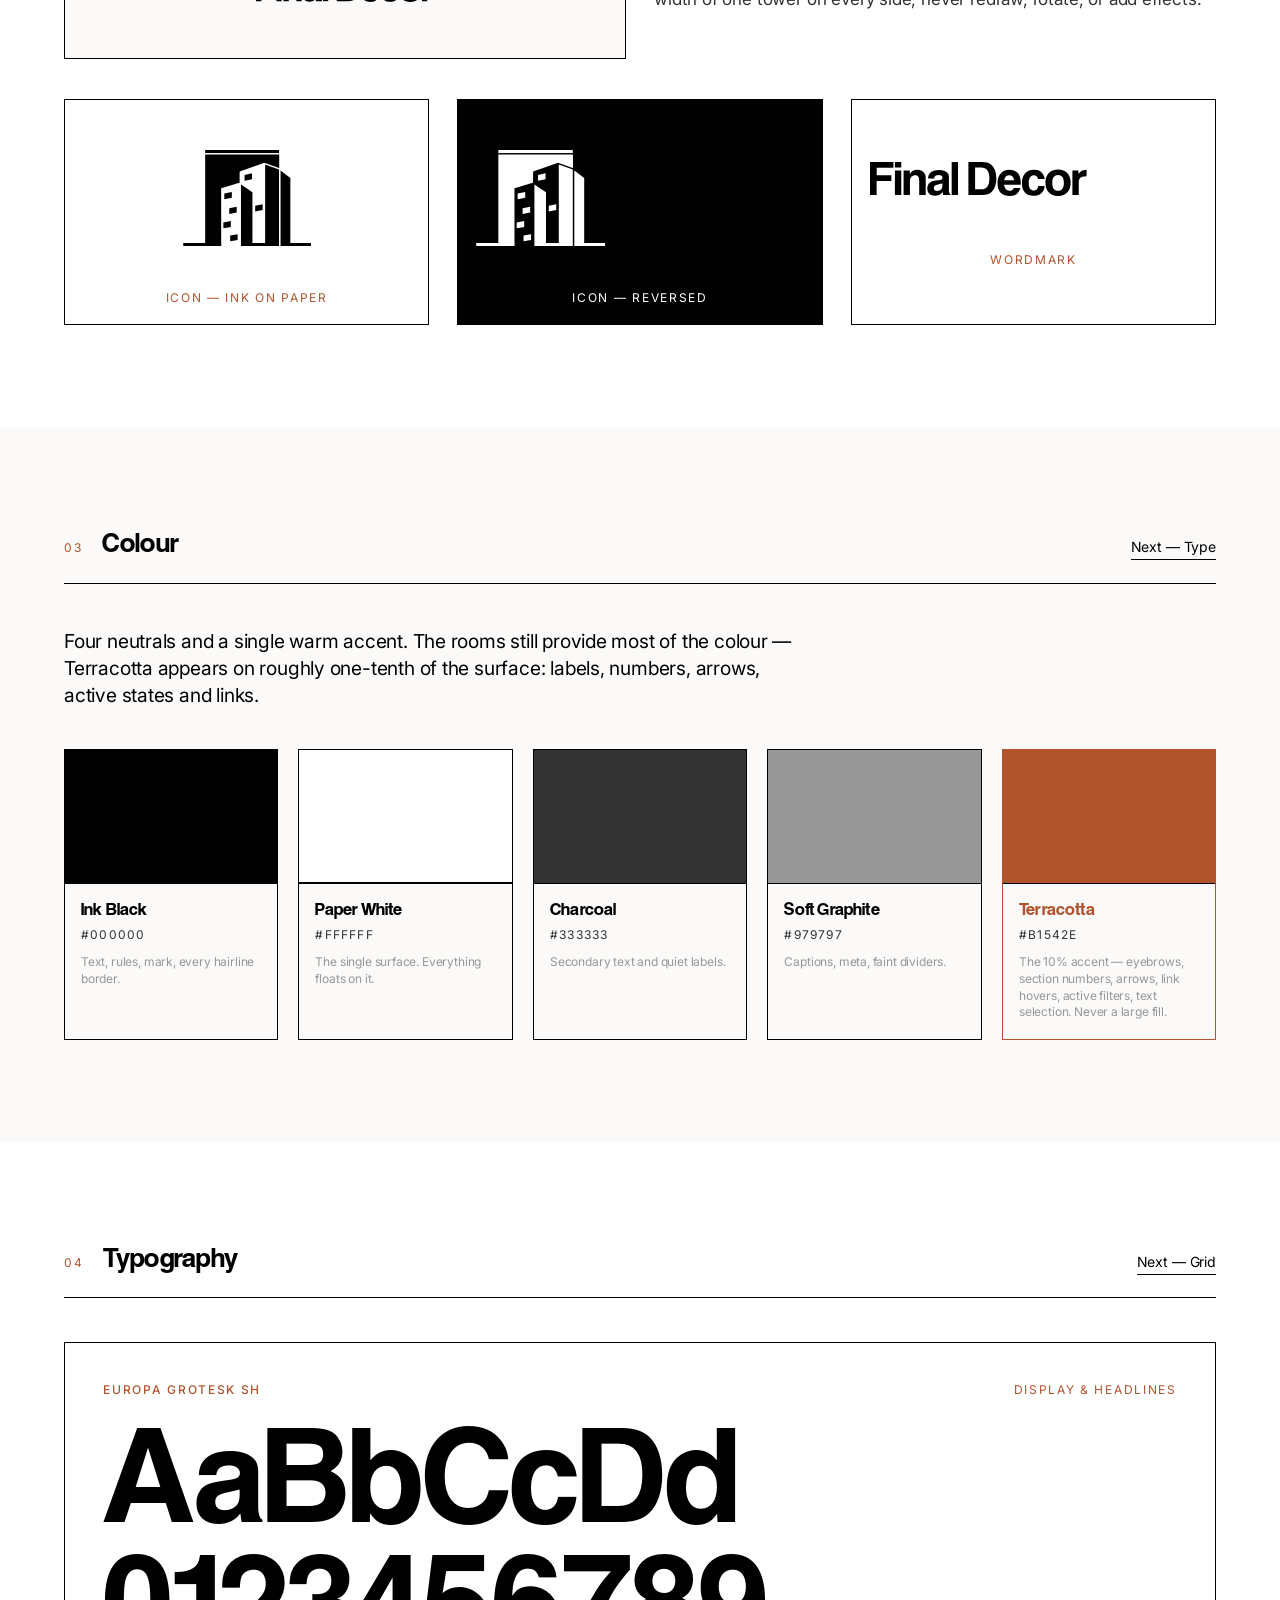
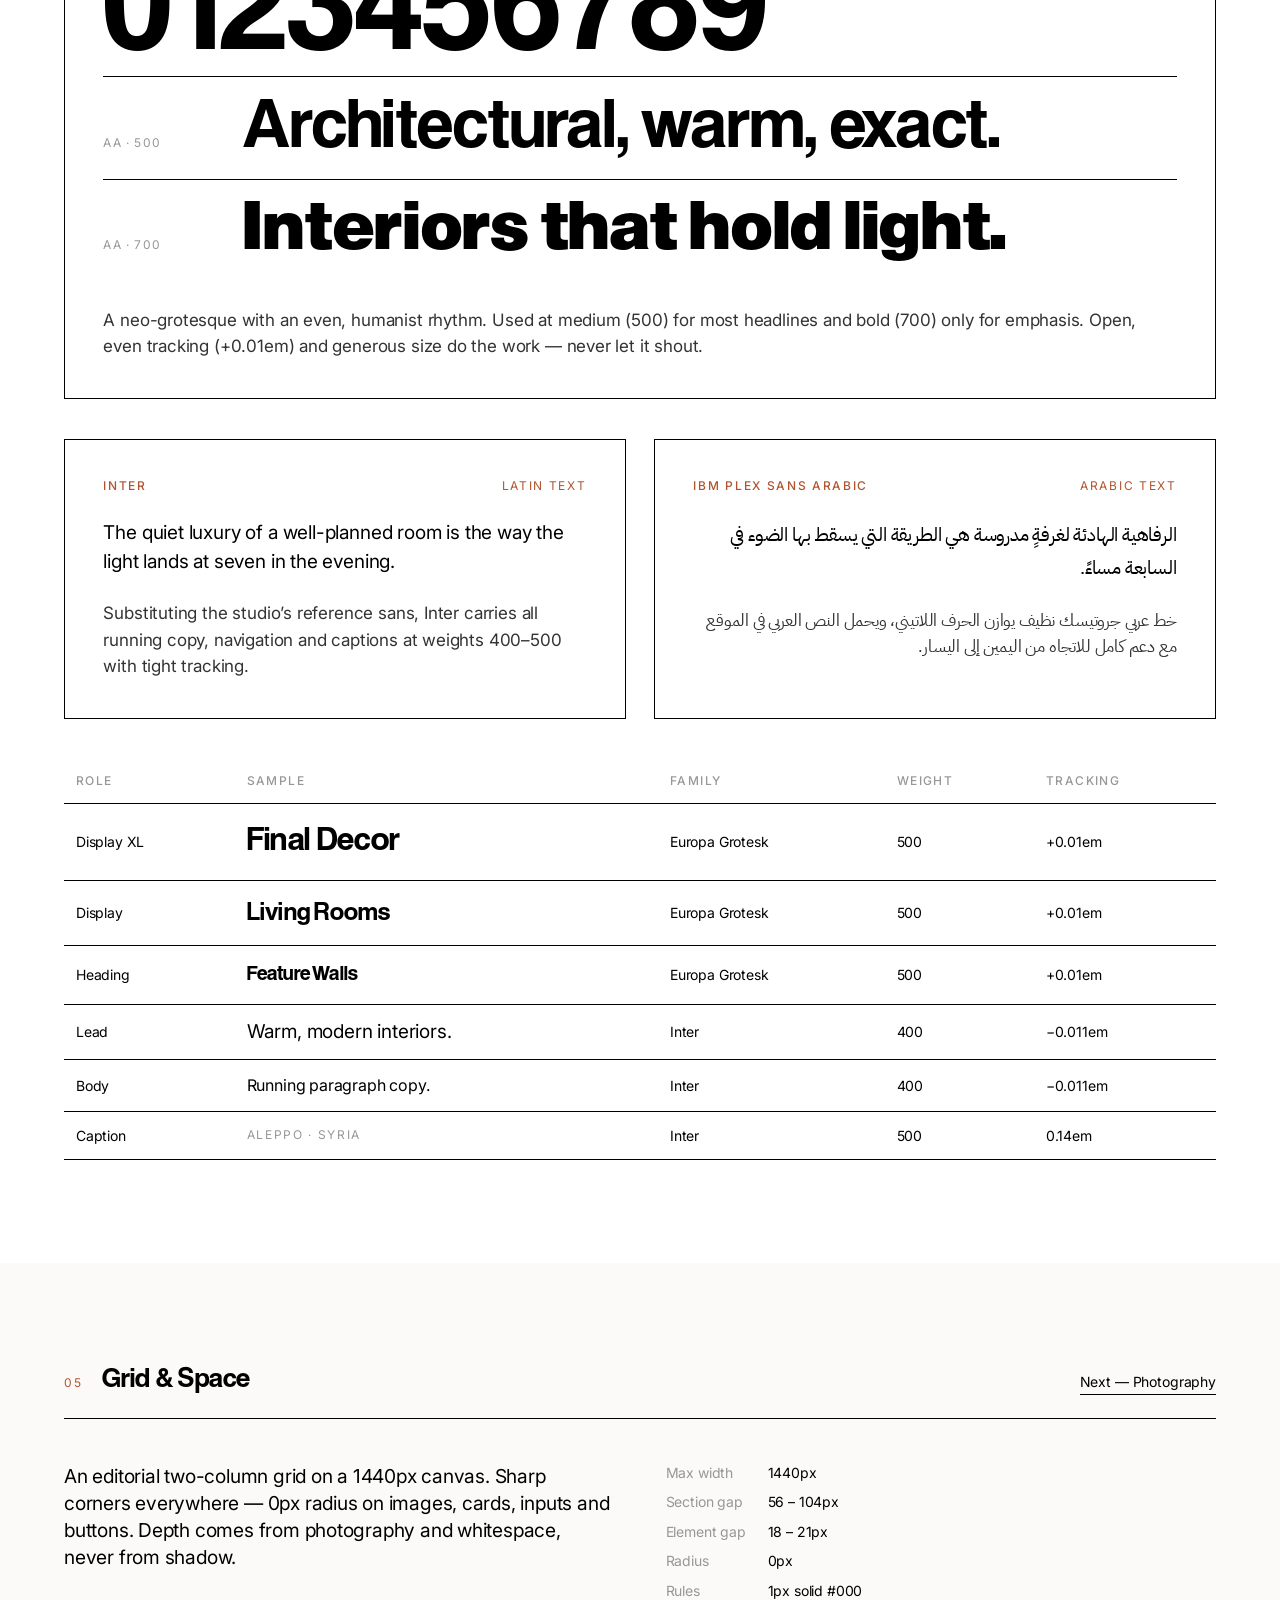
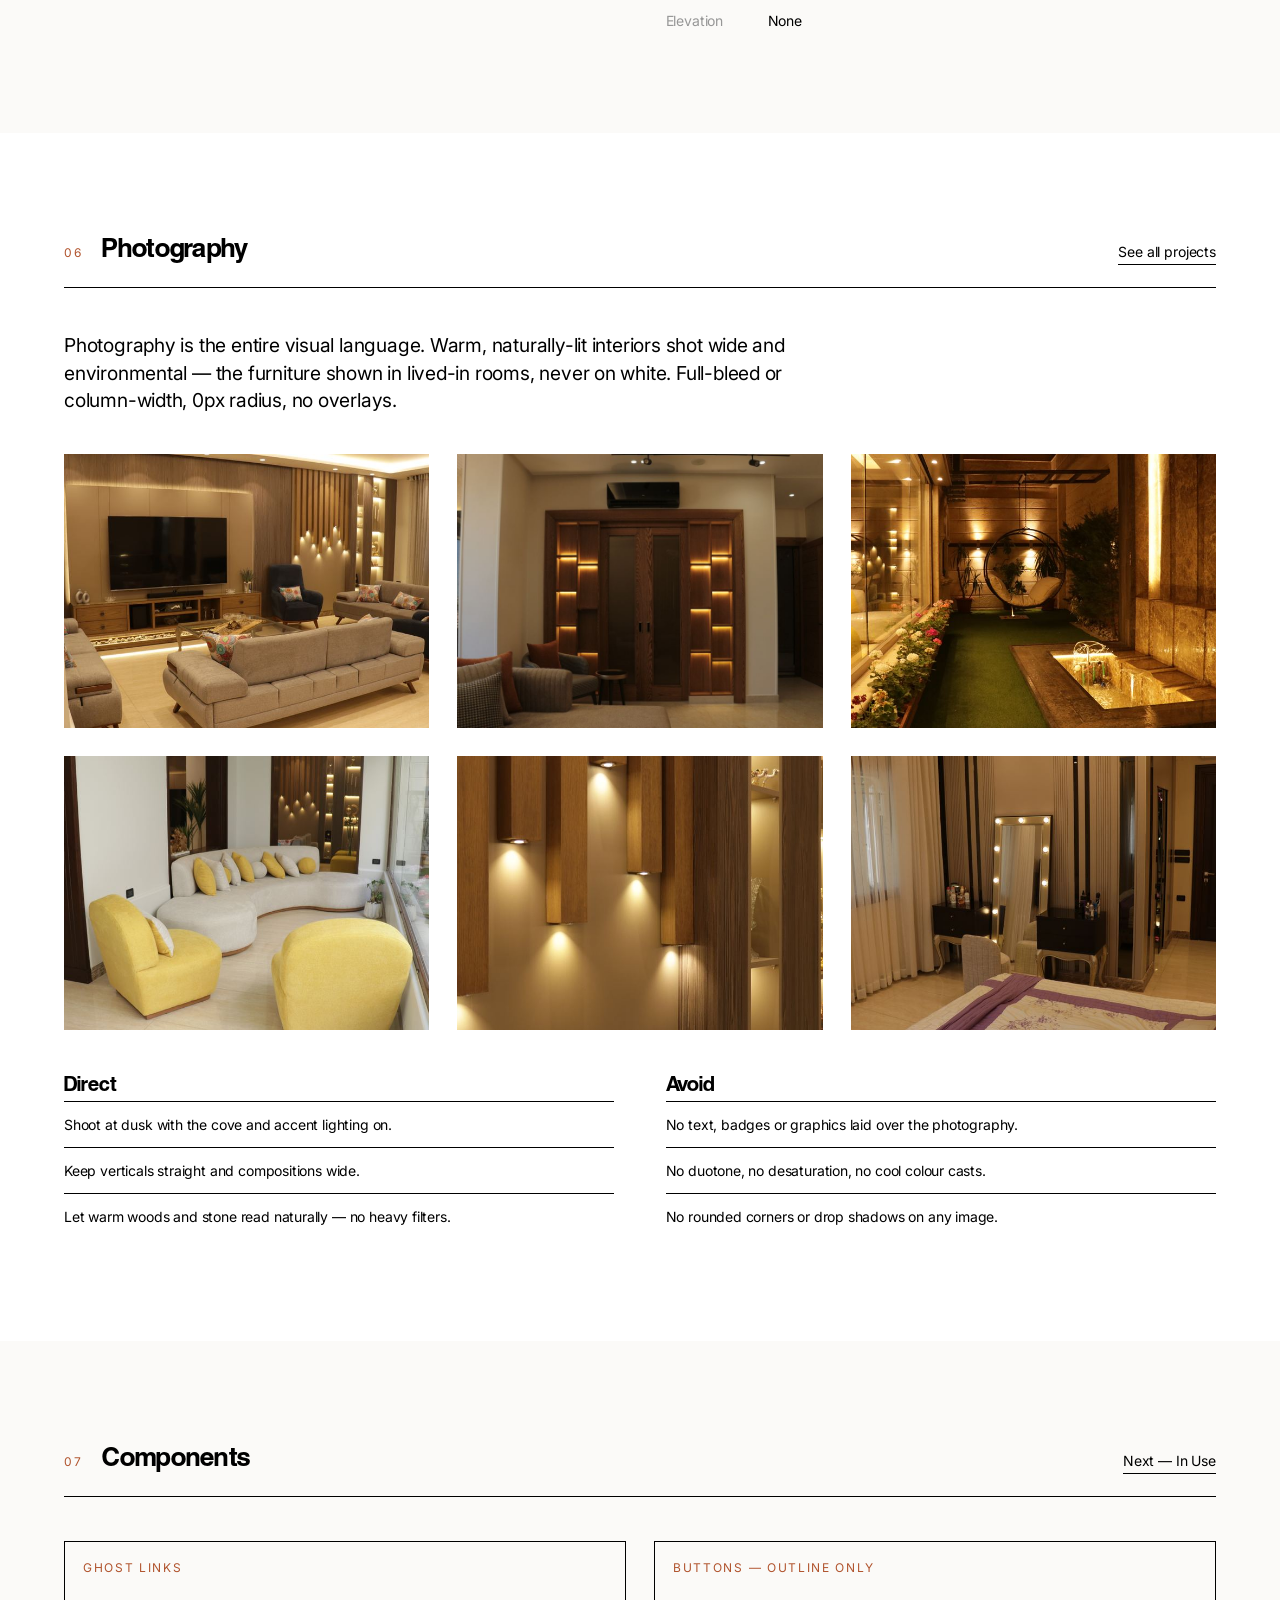
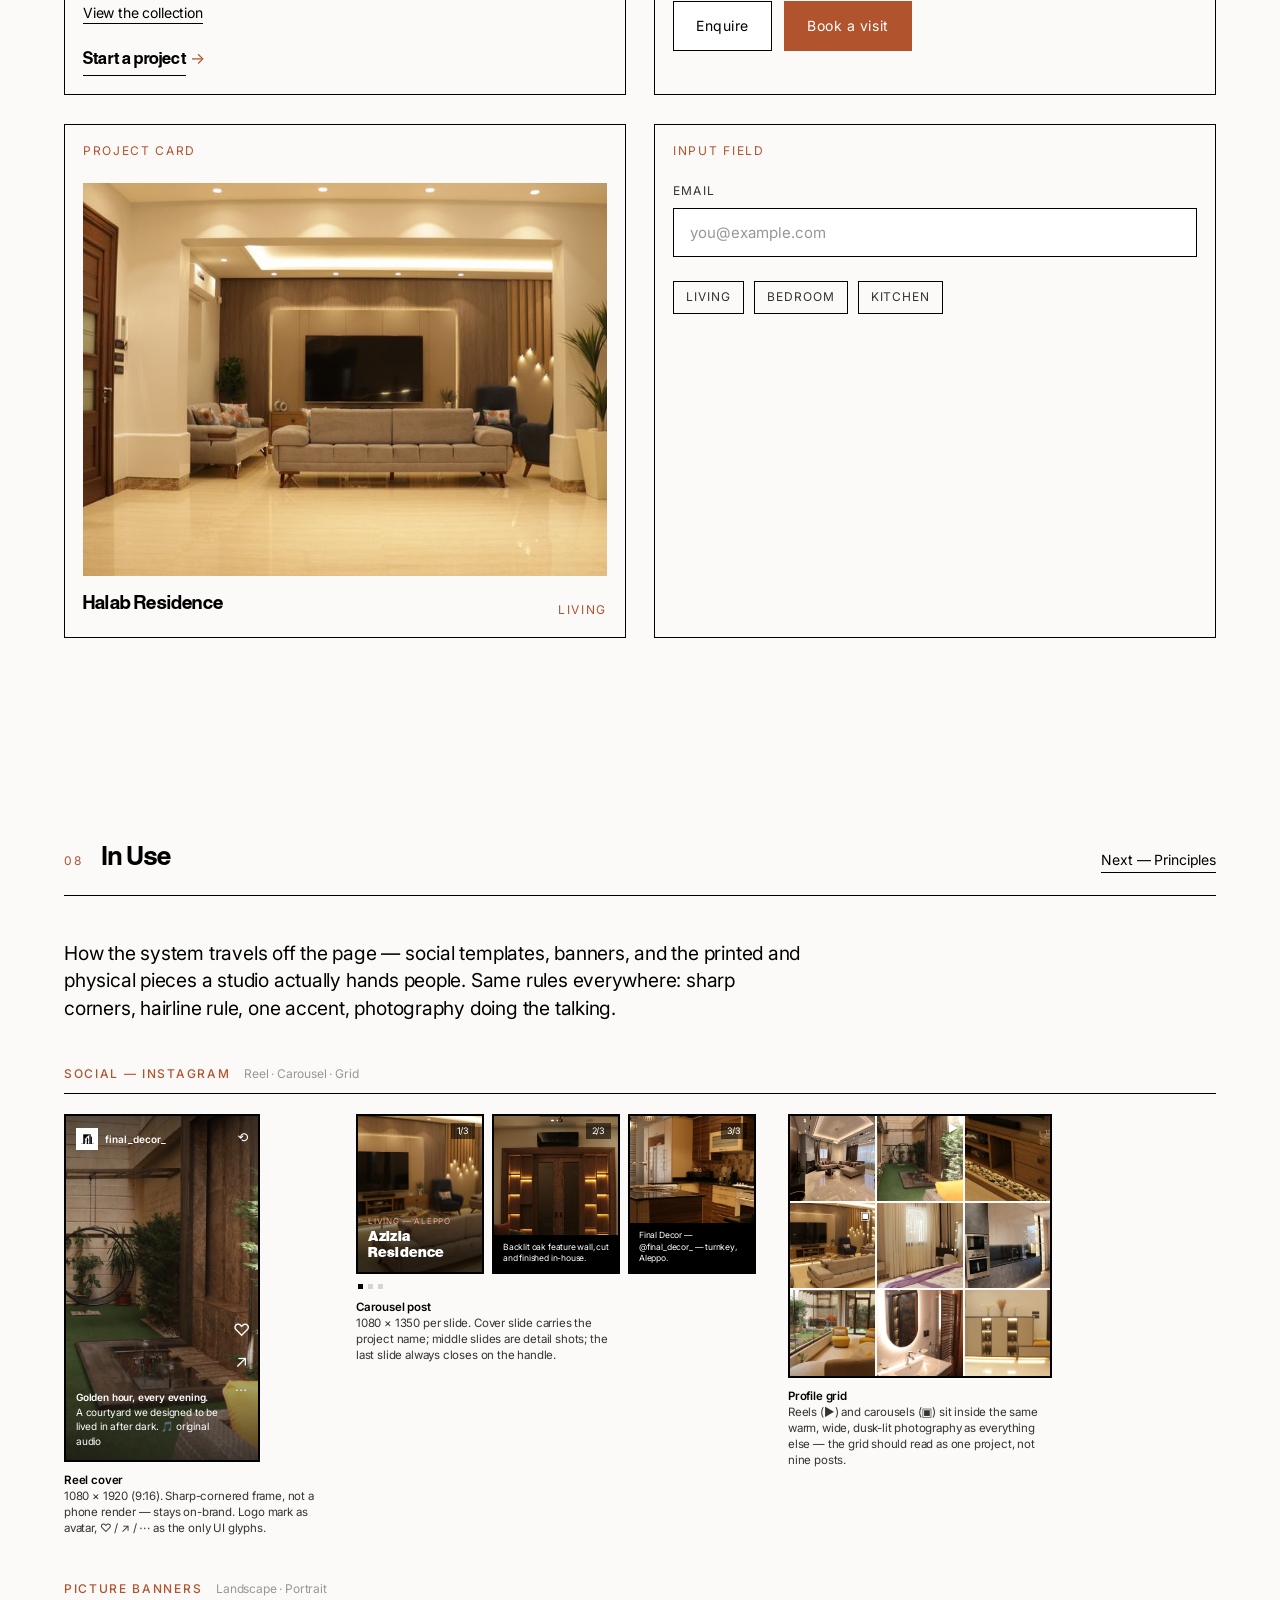
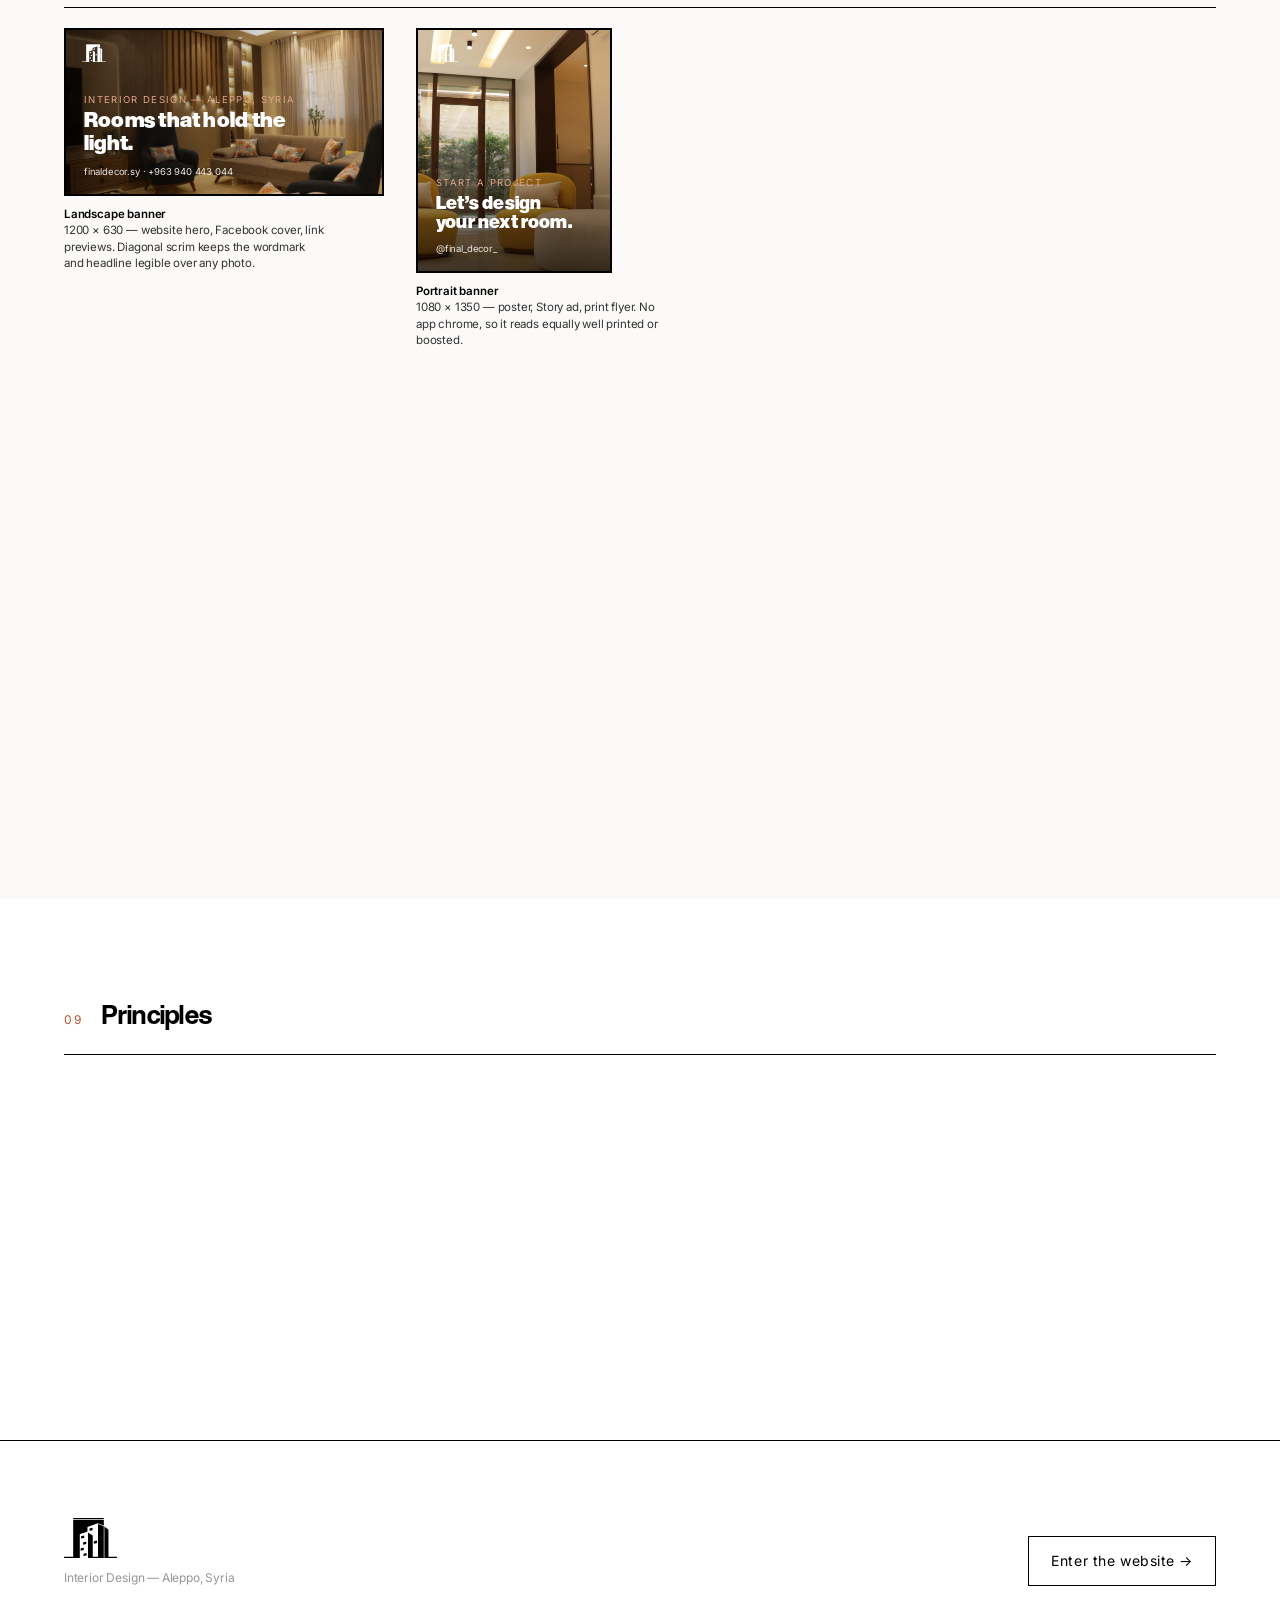
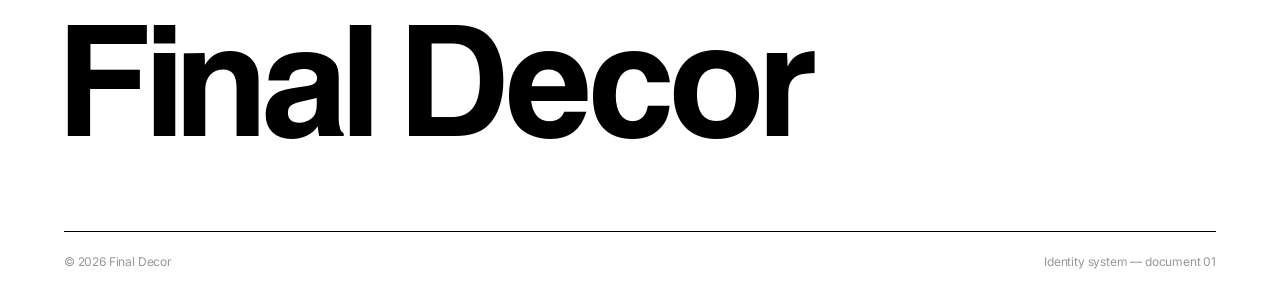
==== commit 68827b5e: "Fix banner logo mark being stretched full-size by a CSS specificity clash" ====
--- a/site/brand.html
+++ b/site/brand.html
@@ -113,7 +113,7 @@
   .banner--landscape .banner__title { font-size:22px; max-width:78%; }
   .banner--portrait .banner__title { font-size:19px; max-width:92%; }
   .banner__meta { margin-top:8px; font-size:9.5px; color:#e8e6e2; }
-  .banner__mark { position:absolute; top:14px; left:16px; z-index:2; height:18px; }
+  .banner .banner__mark { position:absolute; top:14px; left:16px; z-index:2; width:auto; height:18px; }
 
   /* Business card */
   .biz-card { width:280px; aspect-ratio:85.6/53.98; border:2px solid var(--ink); position:relative; padding:18px 20px; display:flex; flex-direction:column; justify-content:space-between; flex:none; }
@@ -143,12 +143,19 @@
     [data-reveal] { opacity:1 !important; transform:none !important; }
     section[id] { page-break-before:always; }
     .site-footer { page-break-before:always; }
-    .grid-2, .grid-3, .dodont, .palette, .editorial { grid-template-columns:1fr !important; }
+    /* Text-heavy blocks read better full-width in print; small card/visual
+       grids (palette, logo variants, photography, mockups) keep their
+       natural multi-column layout — forcing those to 1fr stacked pages
+       of near-empty whitespace between sections. */
+    .editorial, .dodont { grid-template-columns:1fr !important; }
     .spec-box, .swatch, .specimen, .app-item, .social-frame, .carousel-card, .banner, .biz-card, .site-sign, .ig-grid, figure {
       break-inside:avoid; page-break-inside:avoid;
     }
     .app-row { gap:22px; }
     body { background:#fff; }
+    .section { padding-block:28px; }
+    .section--tight { padding-block:20px; }
+    .app-group { margin-top:22px; }
   }
 </style>
 </head>
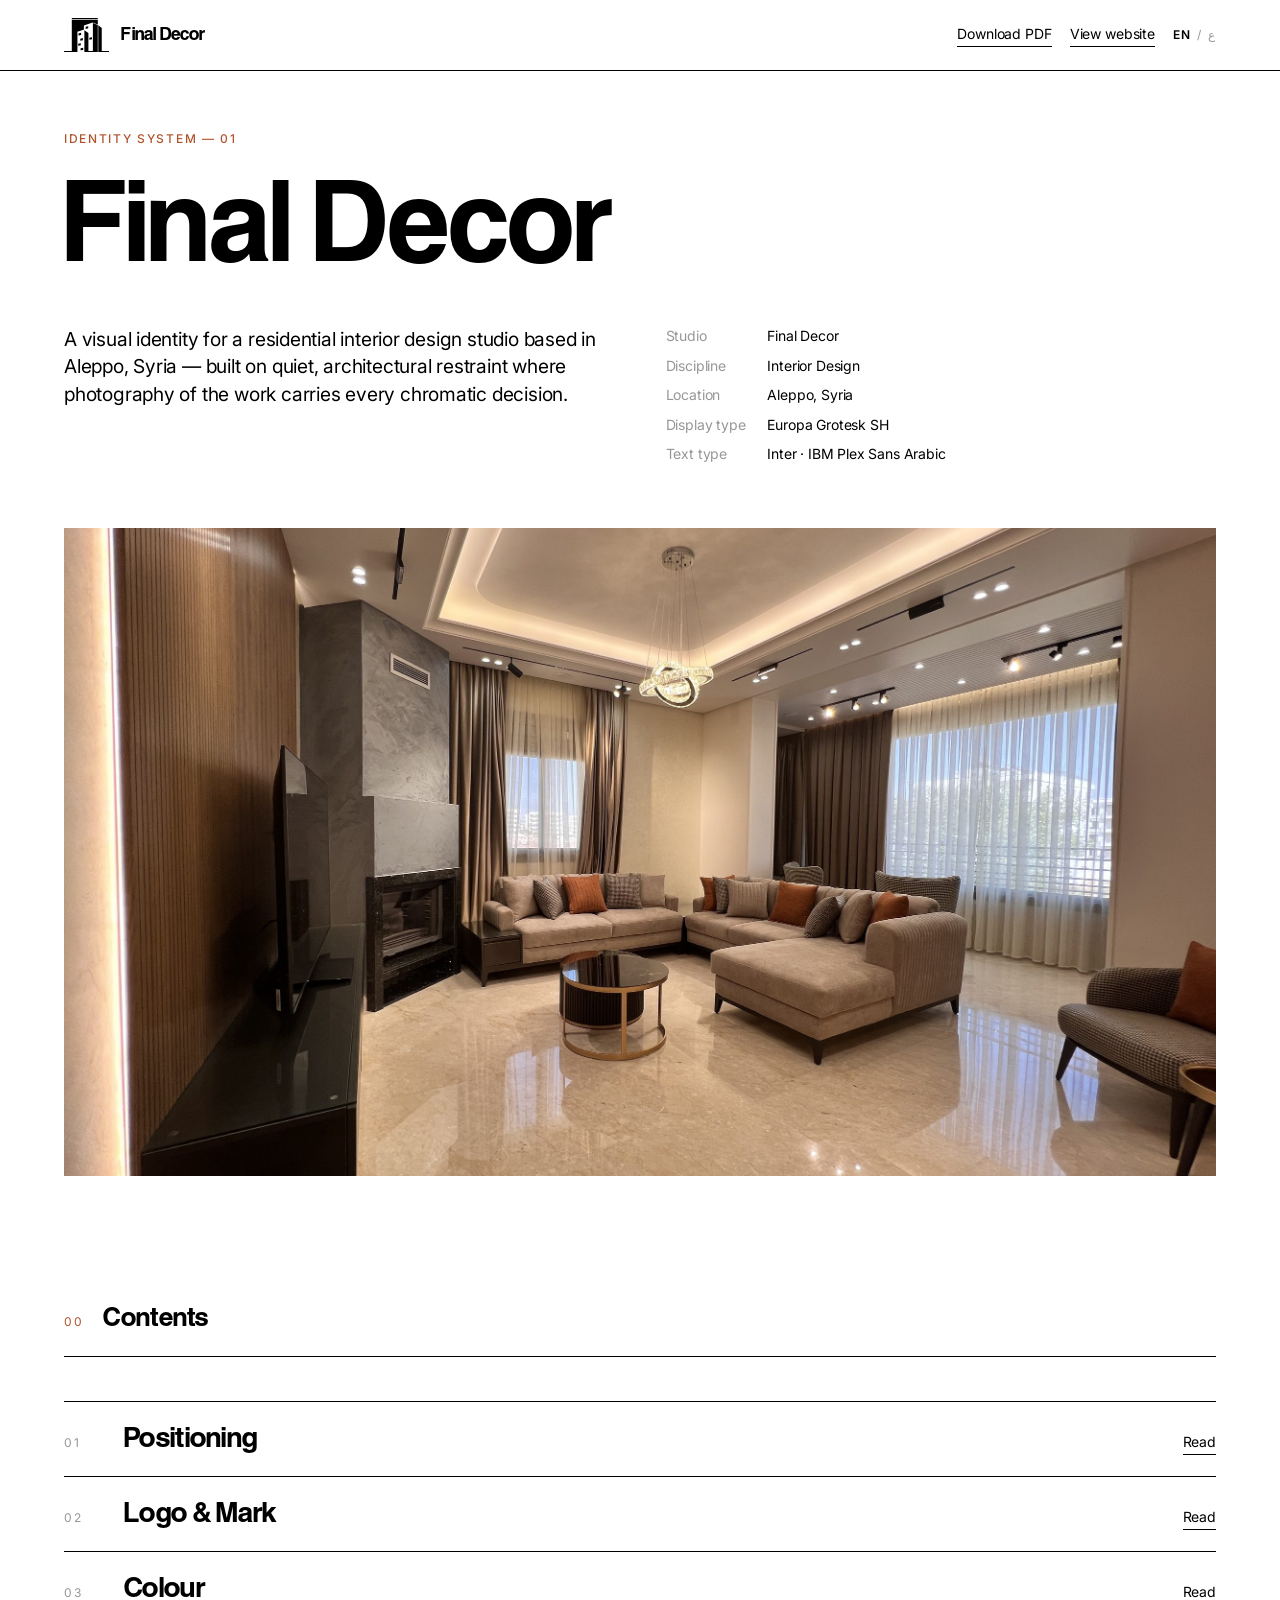
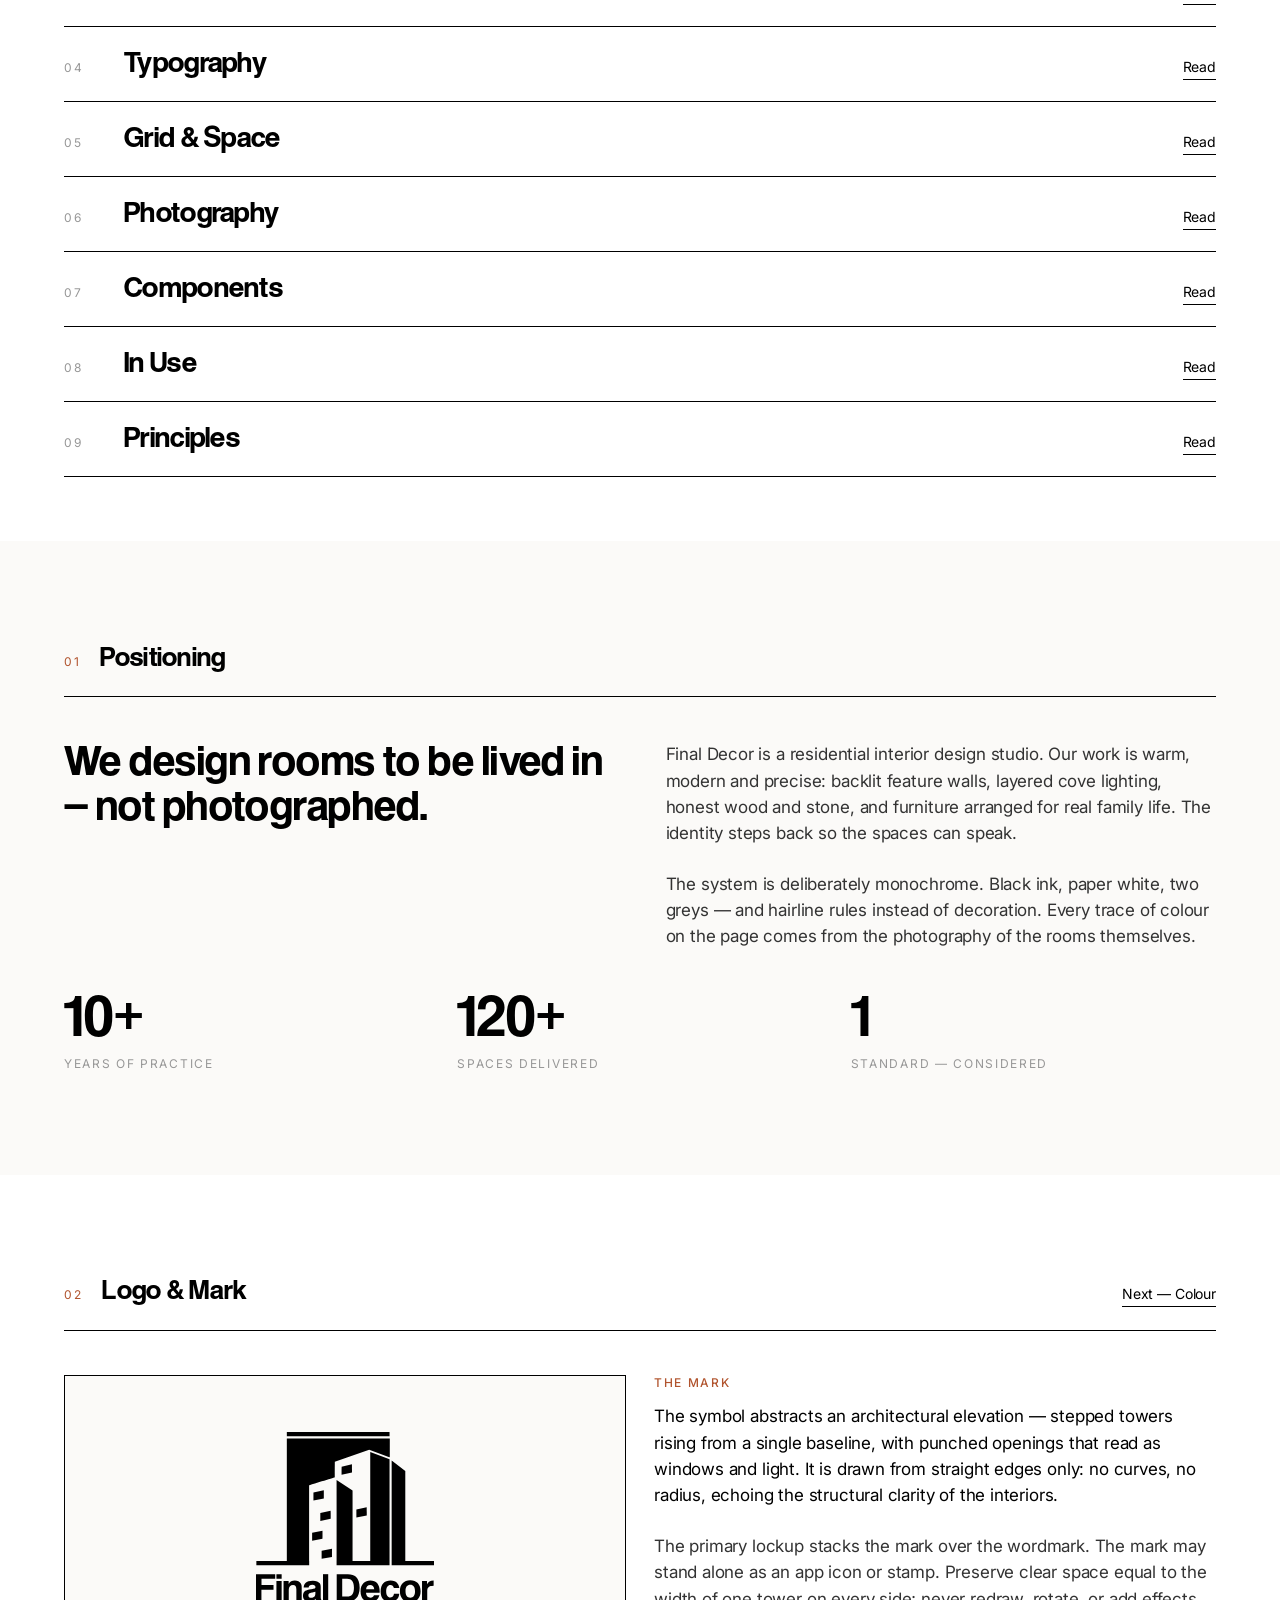
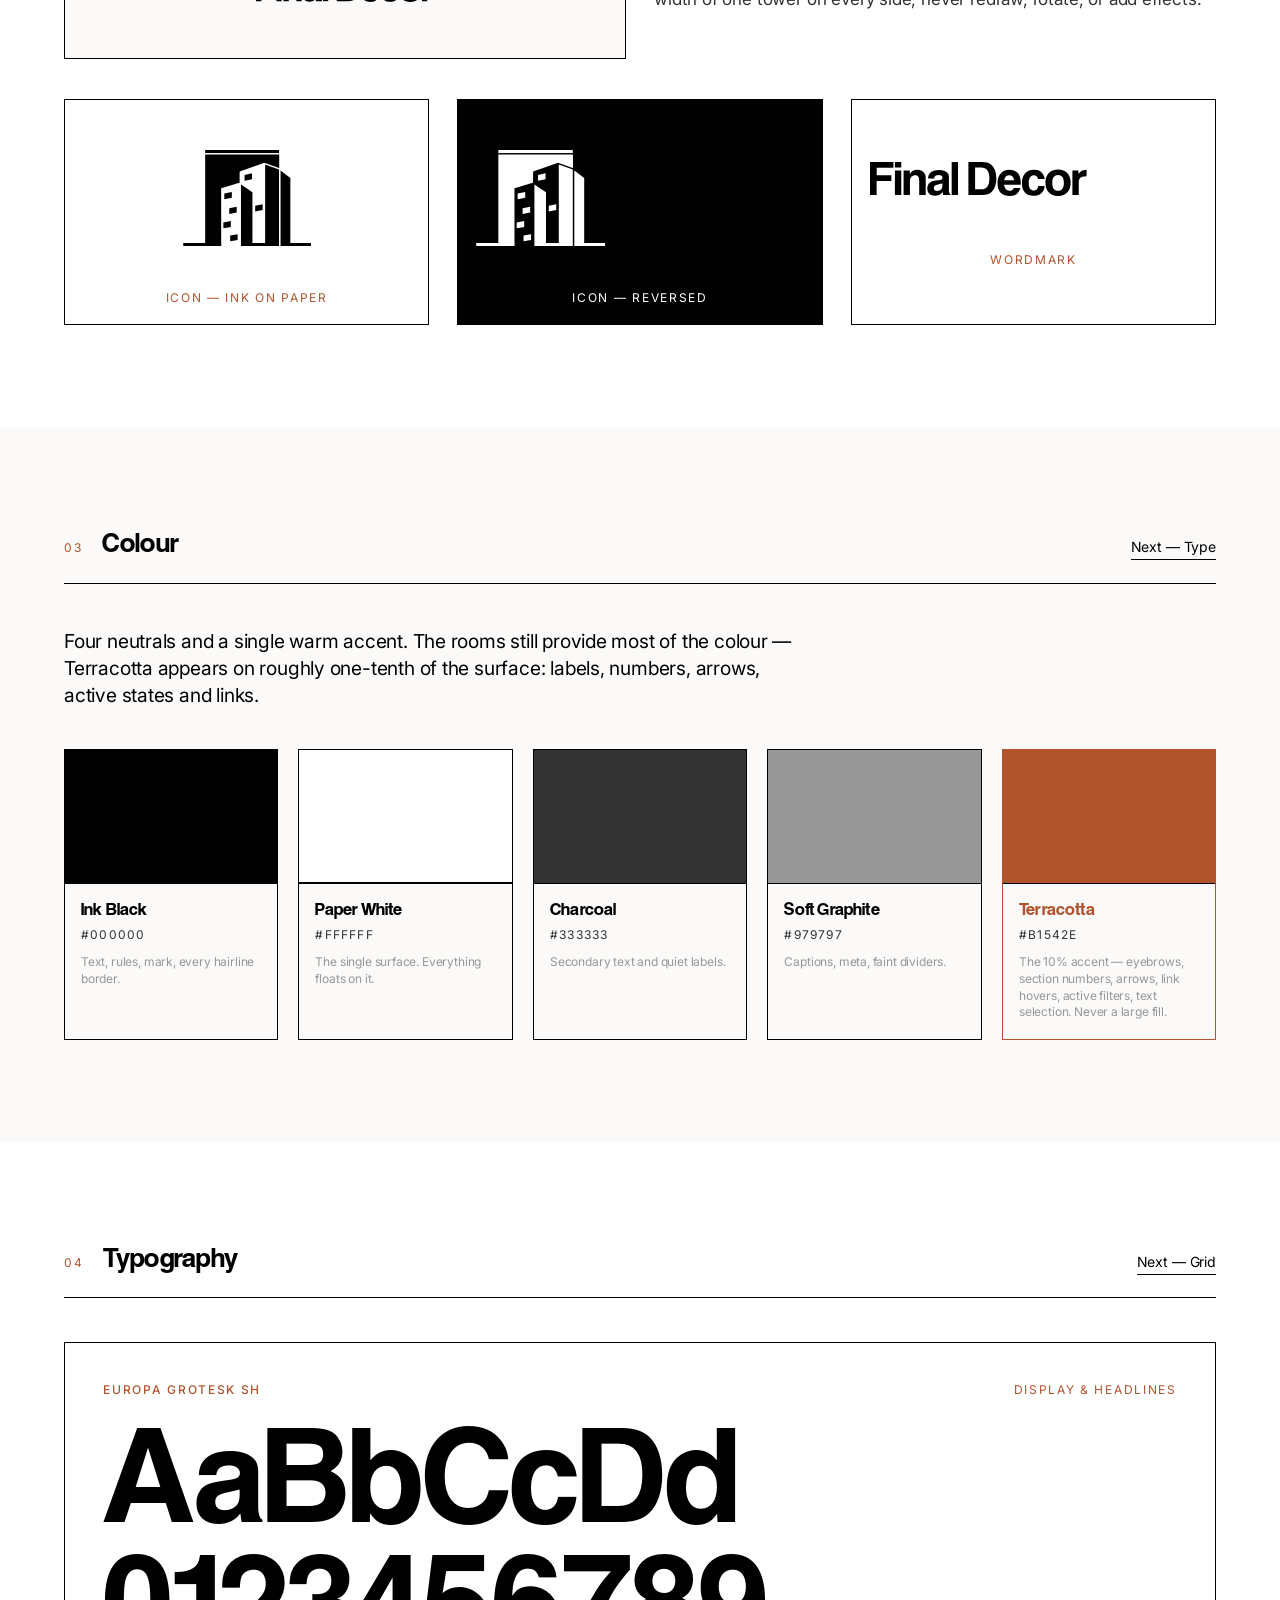
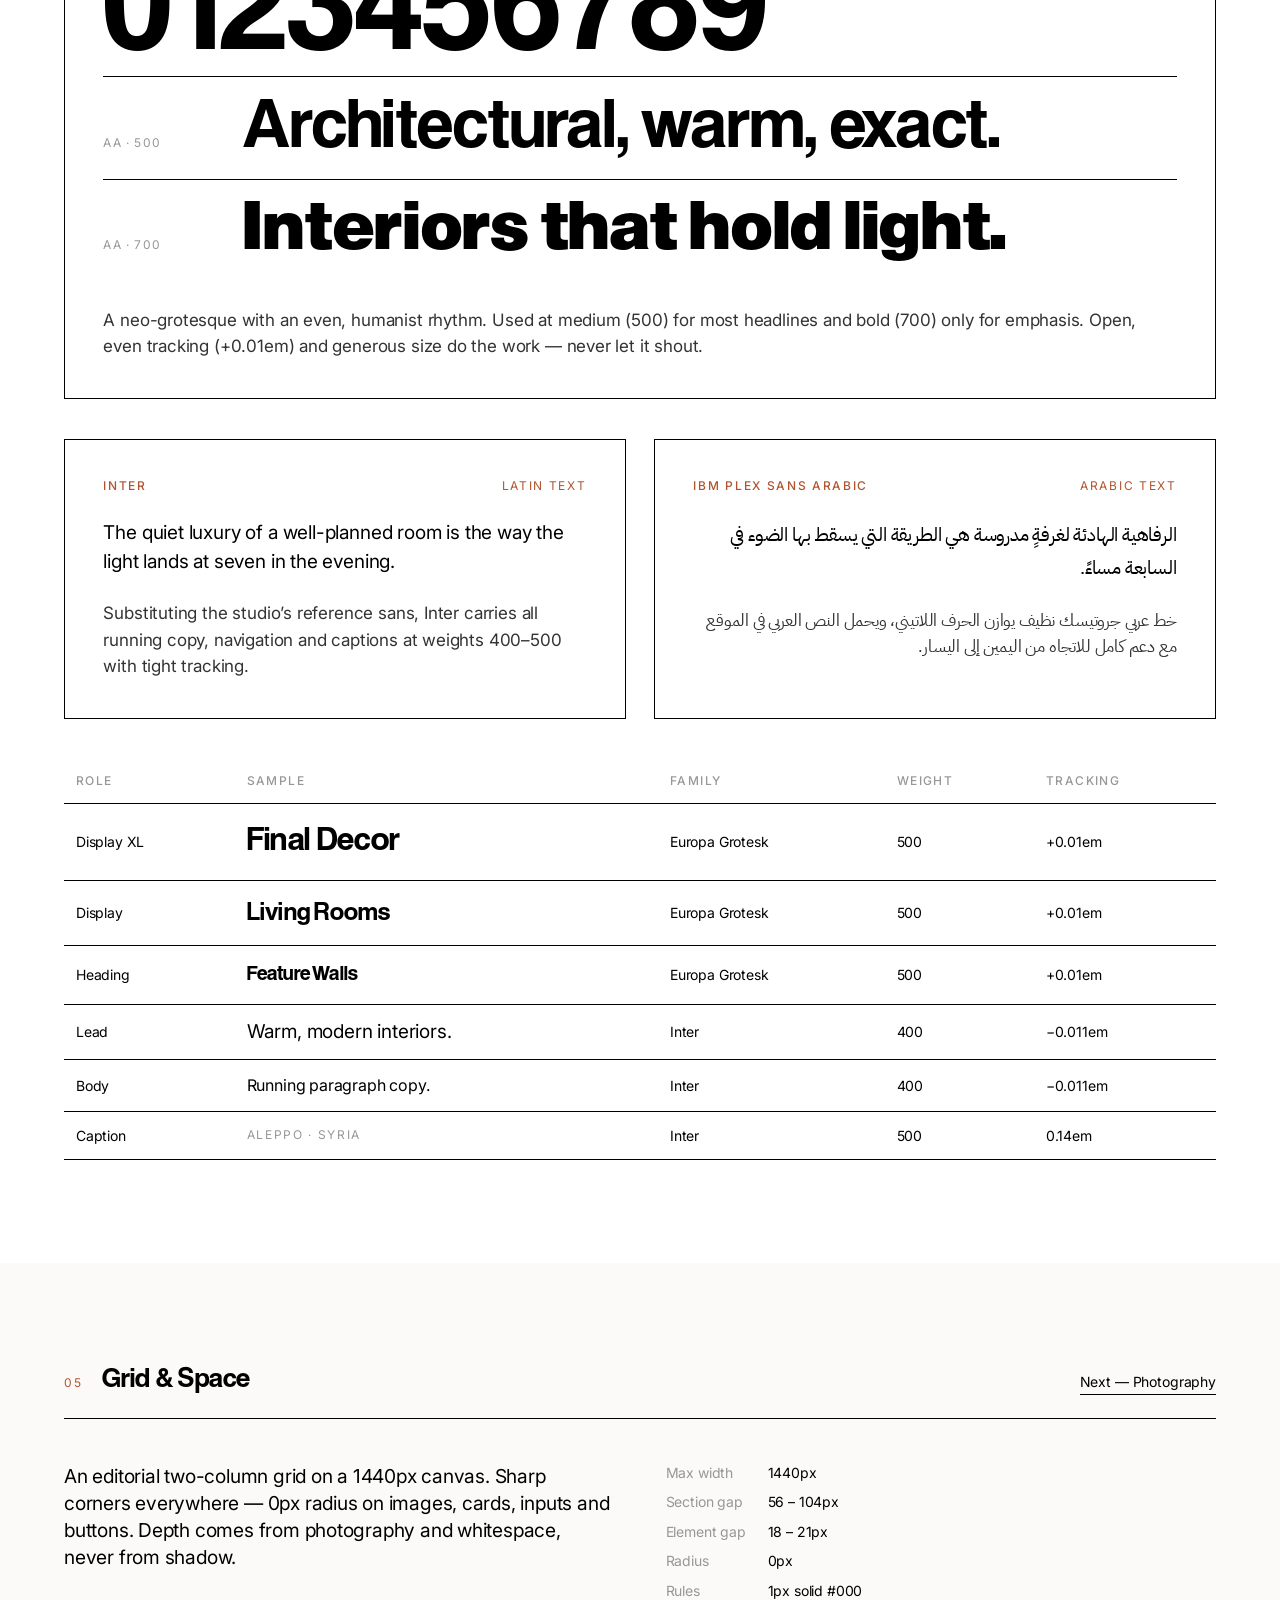
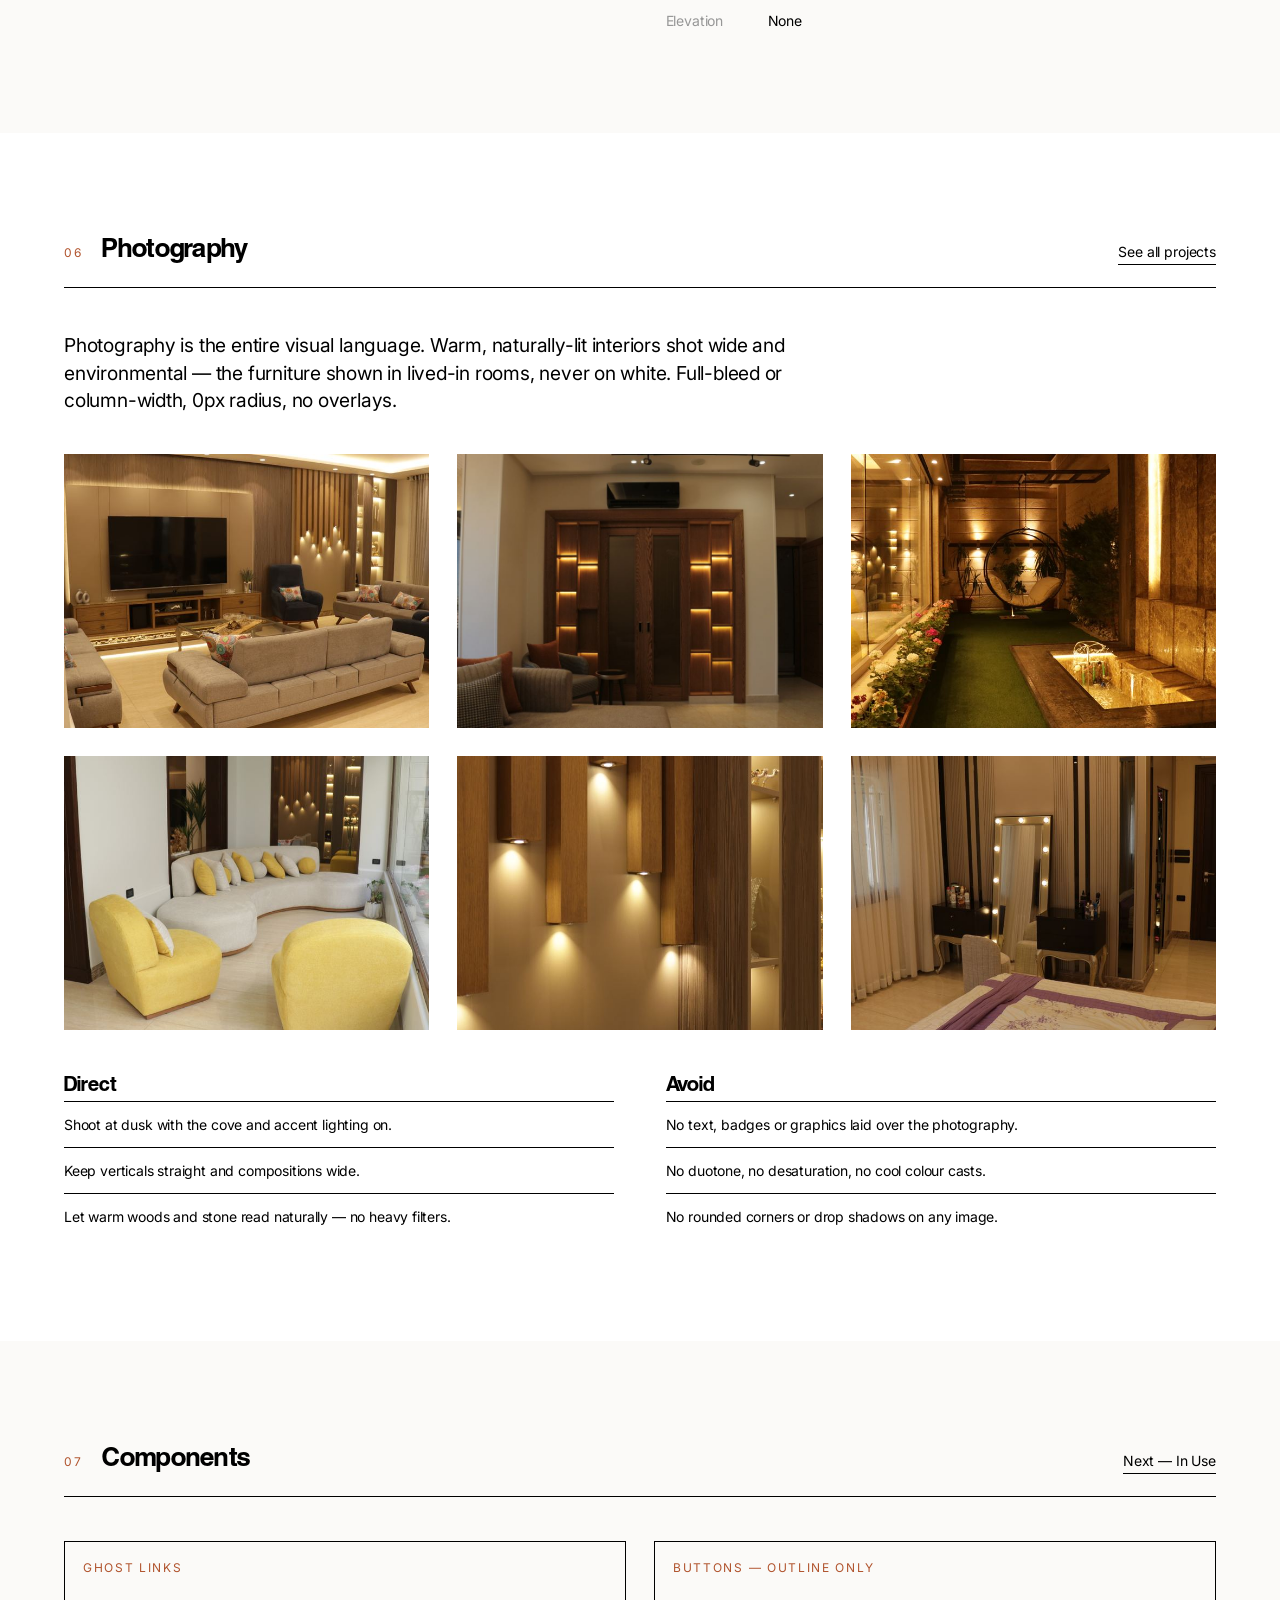
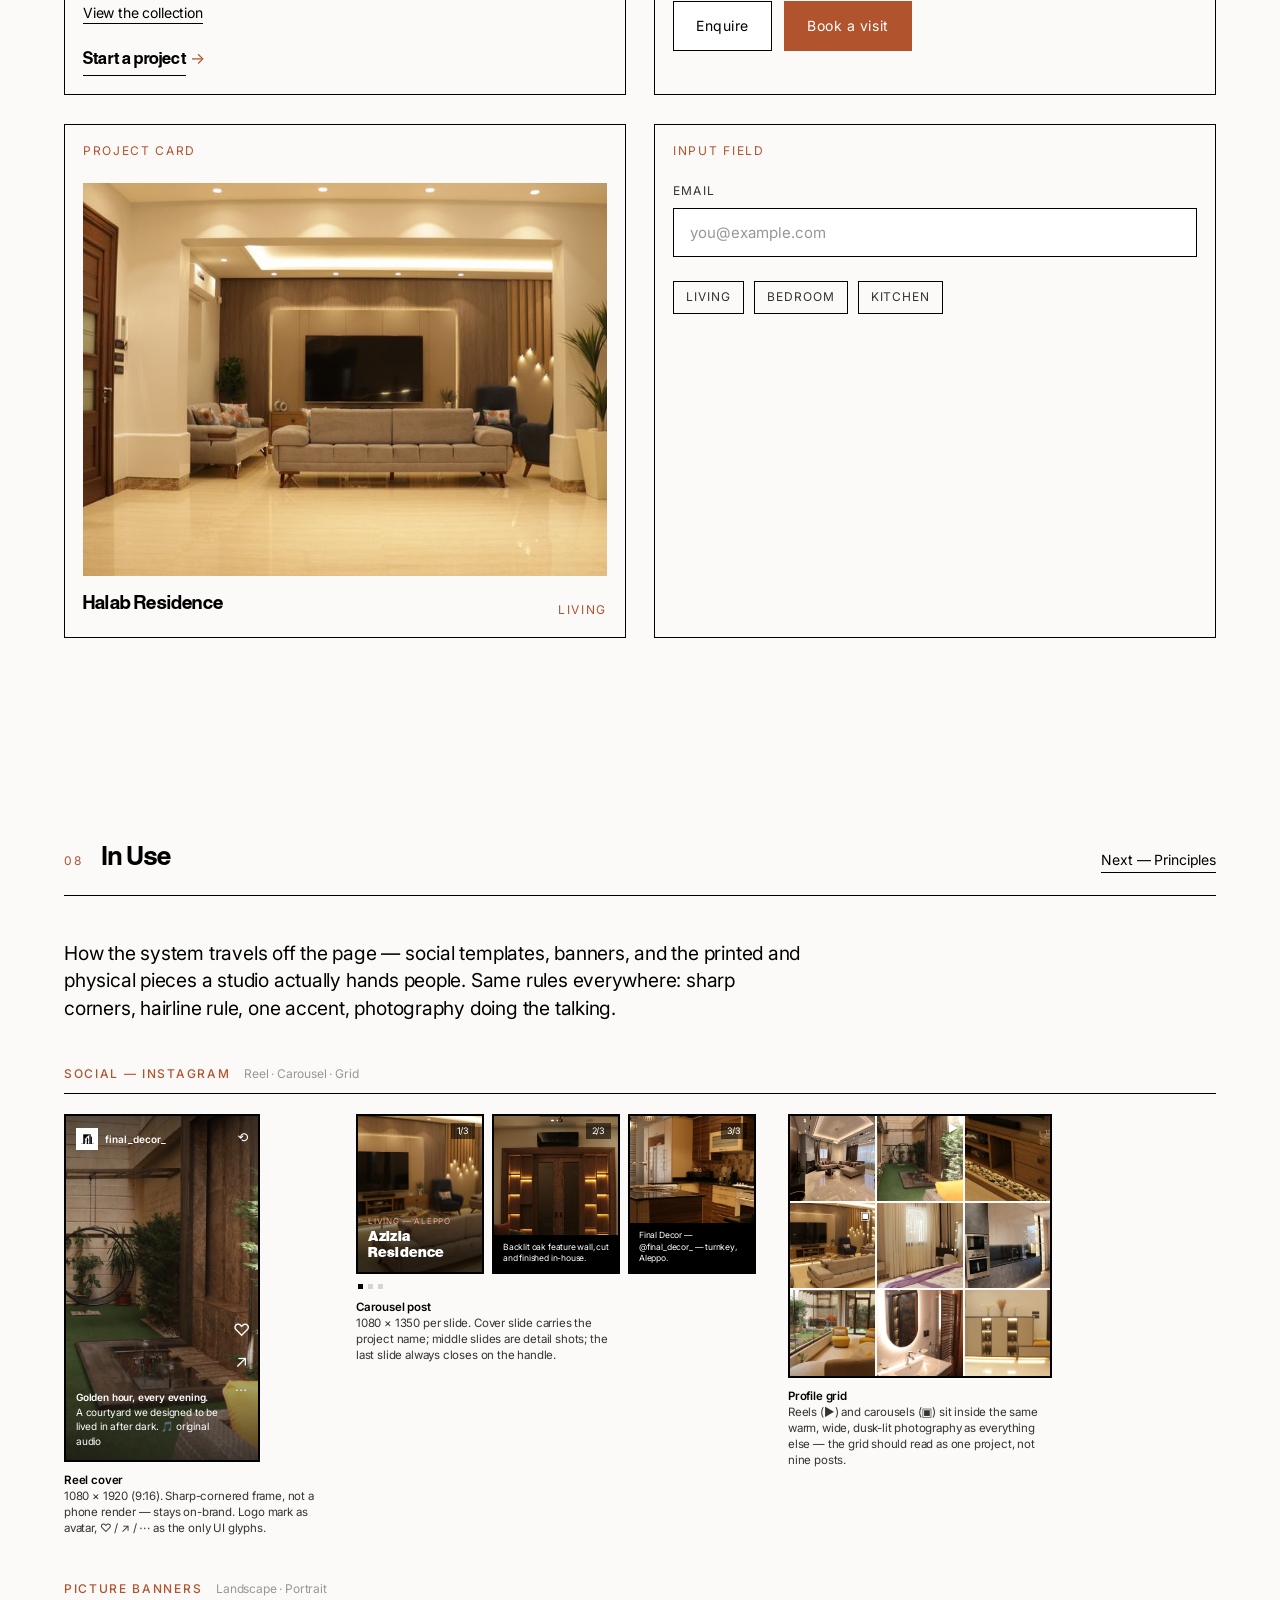
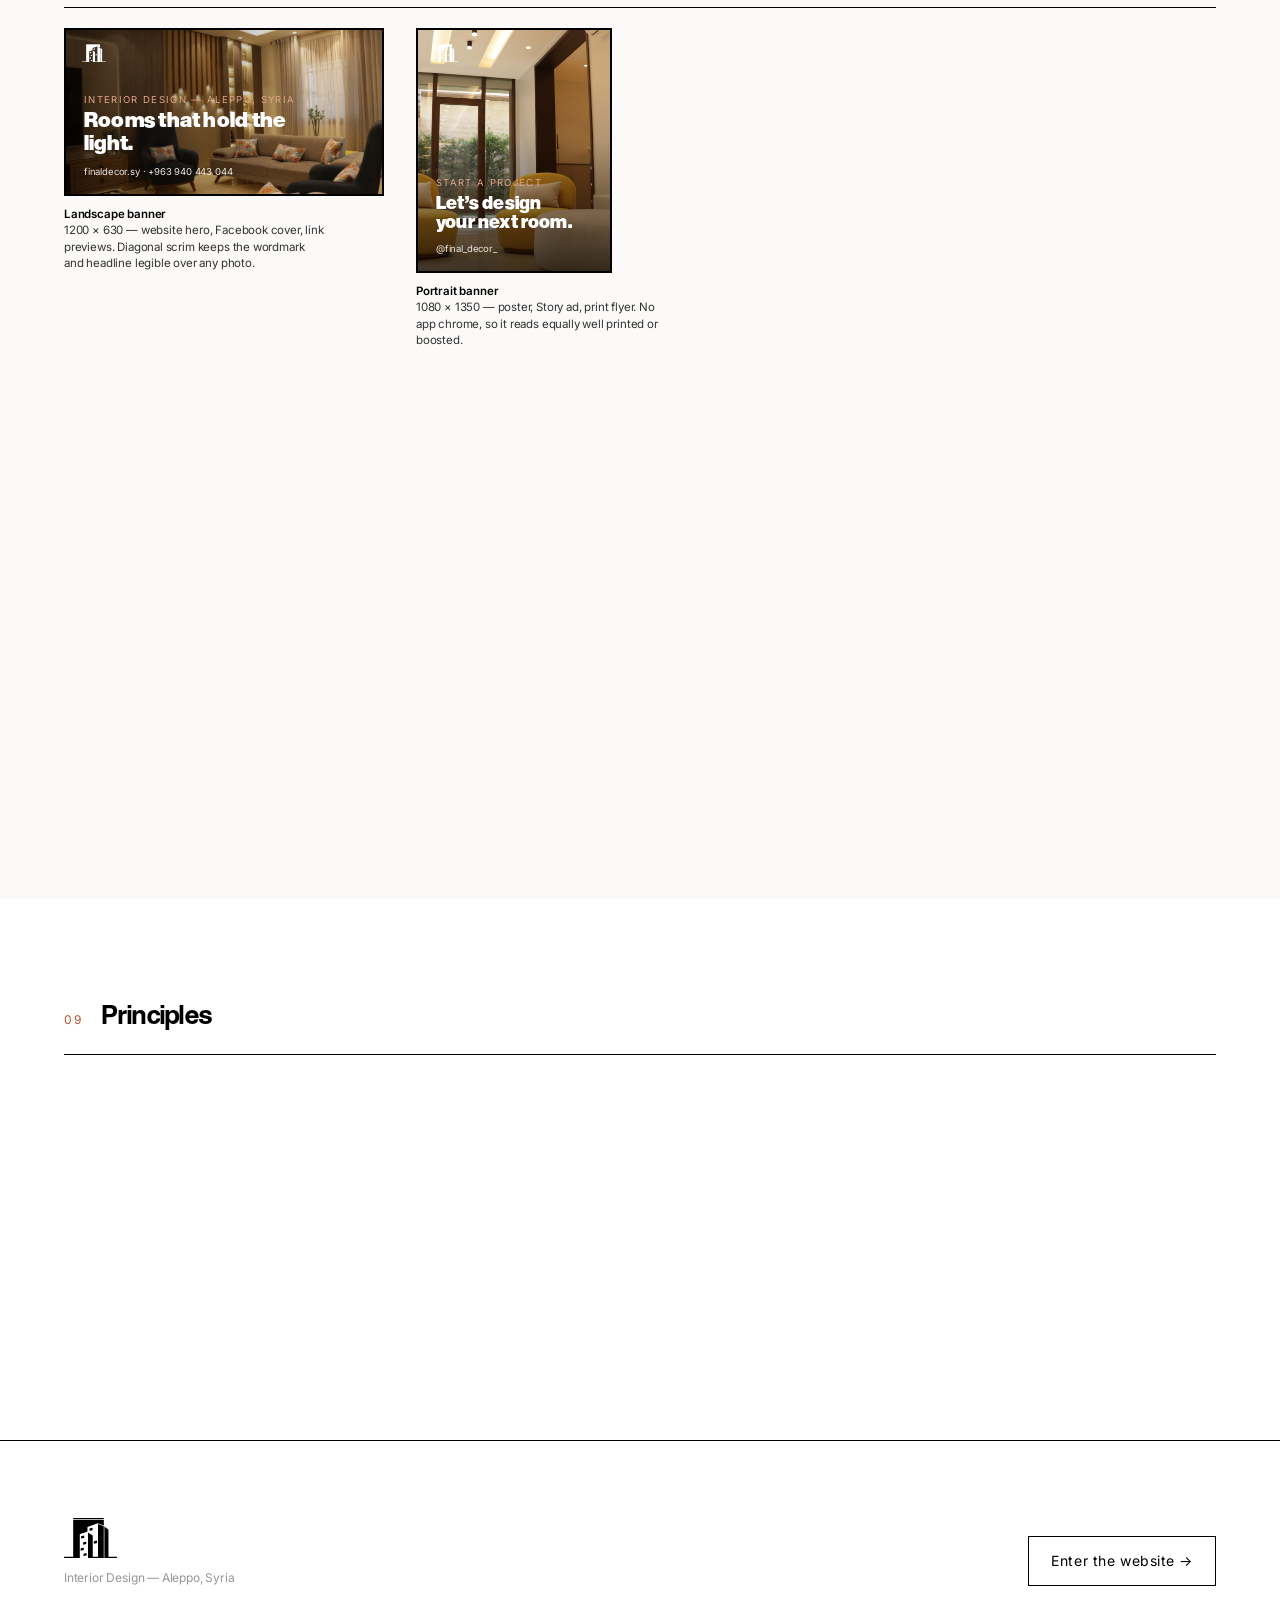
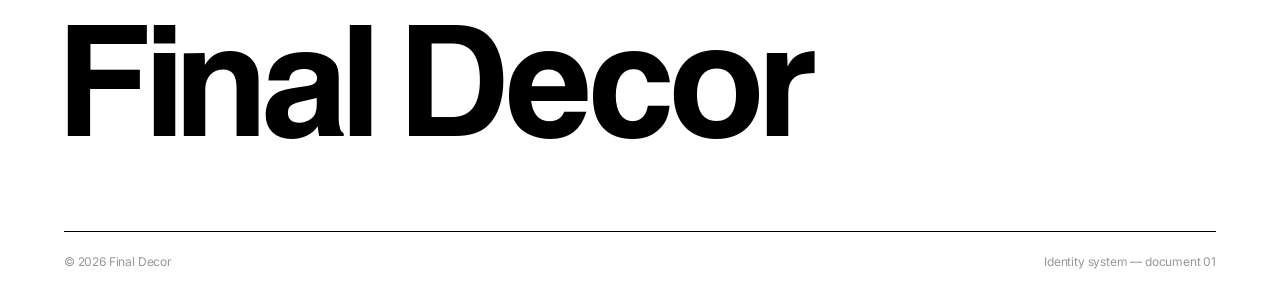
==== commit b3788c25: "Add downloadable brand book PDF, linked from the guidelines page" ====
--- a/site/brand.html
+++ b/site/brand.html
@@ -169,6 +169,7 @@
       <span class="display-m" style="font-size:19px" data-en="Final Decor" data-ar="فاينل ديكور">Final Decor</span>
     </a>
     <div class="nav__right">
+      <a class="link small" href="Final-Decor-Brand-Book.pdf" data-en="Download PDF" data-ar="تحميل PDF">Download PDF</a>
       <a class="link small" href="index.html" data-en="View website" data-ar="زيارة الموقع">View website</a>
       <button class="lang-toggle" data-lang-toggle aria-label="Switch language">
         <span data-code="en">EN</span><span class="sep">/</span><span data-code="ar">ع</span>
